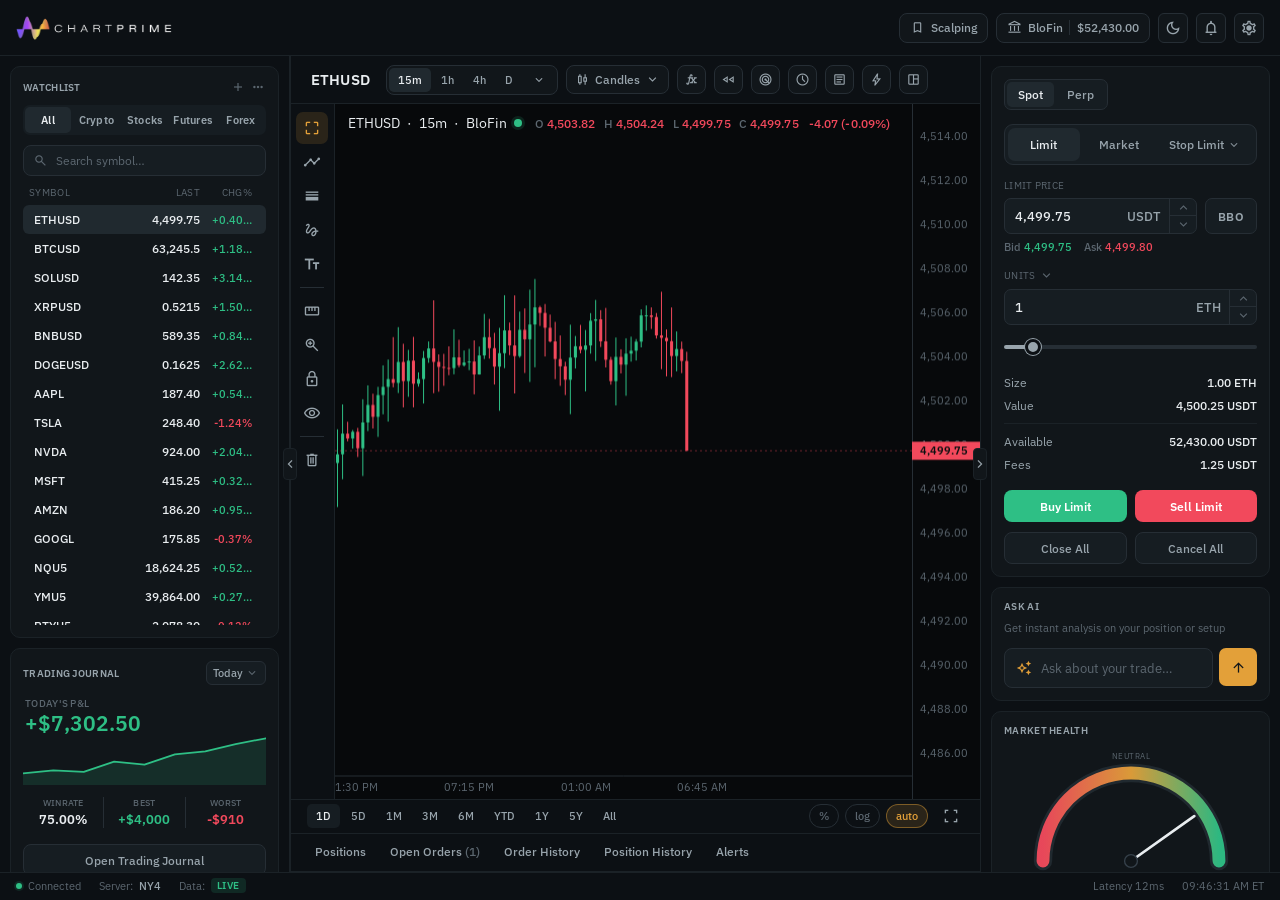
==== index.html @ ffdf1bd3 "trading from a different exchange" ====
<!DOCTYPE html>
<html lang="en">

<head>
  <meta charset="UTF-8">
  <meta name="viewport" content="width=device-width, initial-scale=1.0">
  <title>Trading Terminal</title>
  <script src="js/theme-init.js?v=2"></script>
  <link rel="icon" type="image/png" href="assets/favicon.png">
  <link rel="preconnect" href="https://fonts.googleapis.com">
  <link rel="preconnect" href="https://fonts.gstatic.com" crossorigin>
  <link
    href="https://fonts.googleapis.com/css2?family=Space+Grotesk:wght@500;600;700&family=IBM+Plex+Sans:wght@400;500;600;700&family=Material+Symbols+Outlined:FILL@0..1"
    rel="stylesheet">

  <!-- ====== Styles (load order: tokens first, modals last) ====== -->
  <link rel="stylesheet" href="css/tokens.css?v=22">
  <link rel="stylesheet" href="css/topbar.css?v=14">
  <link rel="stylesheet" href="css/left-panel.css?v=19">
  <link rel="stylesheet" href="css/center-panel.css?v=29">
  <link rel="stylesheet" href="css/workspace.css?v=44">
  <link rel="stylesheet" href="css/right-panel.css?v=6">
  <link rel="stylesheet" href="css/quick-trade.css?v=31">
  <link rel="stylesheet" href="css/status-bar.css?v=3">
  <link rel="stylesheet" href="css/order-lines.css?v=76">
  <link rel="stylesheet" href="css/market-scanner.css?v=32">
  <link rel="stylesheet" href="css/indicators.css?v=31">
  <link rel="stylesheet" href="css/chart-settings.css?v=51">
  <link rel="stylesheet" href="css/trading-journal.css?v=6">
  <link rel="stylesheet" href="css/market-sessions.css?v=10">
  <link rel="stylesheet" href="css/quick-order.css?v=5">
  <link rel="stylesheet" href="css/venue.css?v=12">
</head>

<body>

  <div class="app">

    <!-- ===================== TOP BAR ===================== -->
    <header class="topbar">
      <div class="tb-logo-zone">
        <div class="tb-logo">
          <img class="tb-logo-dark" src="assets/logo-dark.png" alt="ChartPrime">
          <img class="tb-logo-light" src="assets/logo-light.png" alt="ChartPrime">
        </div>
      </div>

      <div class="tb-stats" style="display:none;" aria-hidden="true">
        <div class="stat">
          <span class="val hero" id="hdrLast">4,500.25</span>
          <span class="chg up" id="hdrChg">+18.25 (+0.41%)</span>
        </div>
        <div class="stat">
          <span class="lbl">Bid</span>
          <span class="val" id="hdrBid">4,500.00</span>
        </div>
        <div class="stat">
          <span class="lbl">Ask</span>
          <span class="val" id="hdrAsk">4,500.25</span>
        </div>
        <div class="stat">
          <span class="lbl">Day High</span>
          <span class="val" id="hdrDayHigh">4,505.75</span>
        </div>
        <div class="stat">
          <span class="lbl">Day Low</span>
          <span class="val" id="hdrDayLow">4,473.25</span>
        </div>
      </div>

      <div class="tb-right">
        <div class="tb-account pop-trigger" id="templatesSelectTrigger">
          <span class="material-symbols-outlined">bookmark</span>
          <span class="tb-account-name" id="templatesSelectName">Scalping</span>
        </div>
        <div class="tb-account pop-trigger" id="accountSelectTrigger">
          <span class="material-symbols-outlined">account_balance</span>
          <span class="tb-account-name" id="accountSelectName">BloFin</span>
          <span class="tb-account-balance" id="accountSelectBalance">$52,430.00</span>
        </div>
        <button class="ct-icon" id="themeToggleBtn" aria-label="Switch to light theme"
          data-tooltip="Switch to light theme"><span class="material-symbols-outlined"
            id="themeToggleIcon">dark_mode</span></button>
        <button class="ct-icon pop-trigger" id="alertsTrigger" data-tooltip="Alerts"><span
            class="material-symbols-outlined">notifications</span></button>
        <button class="ct-icon pop-trigger" id="settingsTrigger" data-tooltip="Settings"><span
            class="material-symbols-outlined">settings</span></button>
      </div>
    </header>

    <div class="pop-menu" id="templatesSelectMenu" style="width:260px;">
      <div class="pop-menu-label">Templates</div>
      <div id="templatesSelectList"></div>
      <div class="pop-sep"></div>
      <button class="pop-item add" id="templateSaveCurrent">
        <span class="pop-icon"><span class="material-symbols-outlined">add</span></span>
        <span class="pop-text"><span class="pt-title">Save as…</span></span>
      </button>
      <button class="pop-item" id="templateApplyDefaults">
        <span class="pop-icon"><span class="material-symbols-outlined">restart_alt</span></span>
        <span class="pop-text"><span class="pt-title">Apply Defaults</span></span>
      </button>
    </div>

    <div class="pop-menu" id="layoutPickerMenu" style="width:216px;">
      <div class="pop-menu-label">Chart Layout</div>
      <div class="layout-picker-grid">

        <button class="layout-option active" data-layout="Single">
          <svg viewBox="0 0 54 38" width="54" height="38">
            <rect x="1" y="1" width="52" height="36" rx="1" />
          </svg>
          <span class="layout-option-label">Single</span>
        </button>

        <button class="layout-option" data-layout="2 Columns">
          <svg viewBox="0 0 54 38" width="54" height="38">
            <rect x="1" y="1" width="25" height="36" rx="1" />
            <rect x="28" y="1" width="25" height="36" rx="1" />
          </svg>
          <span class="layout-option-label">2 Columns</span>
        </button>

        <button class="layout-option" data-layout="2 Rows">
          <svg viewBox="0 0 54 38" width="54" height="38">
            <rect x="1" y="1" width="52" height="17" rx="1" />
            <rect x="1" y="20" width="52" height="17" rx="1" />
          </svg>
          <span class="layout-option-label">2 Rows</span>
        </button>

        <button class="layout-option" data-layout="4 Grid">
          <svg viewBox="0 0 54 38" width="54" height="38">
            <rect x="1" y="1" width="25" height="17" rx="1" />
            <rect x="28" y="1" width="25" height="17" rx="1" />
            <rect x="1" y="20" width="25" height="17" rx="1" />
            <rect x="28" y="20" width="25" height="17" rx="1" />
          </svg>
          <span class="layout-option-label">4 Grid</span>
        </button>

        <button class="layout-option" data-layout="Large + 2">
          <svg viewBox="0 0 54 38" width="54" height="38">
            <rect x="1" y="1" width="33" height="36" rx="1" />
            <rect x="36" y="1" width="17" height="17" rx="1" />
            <rect x="36" y="20" width="17" height="17" rx="1" />
          </svg>
          <span class="layout-option-label">Large + 2</span>
        </button>

        <button class="layout-option" data-layout="2 + Large">
          <svg viewBox="0 0 54 38" width="54" height="38">
            <rect x="1" y="1" width="17" height="17" rx="1" />
            <rect x="1" y="20" width="17" height="17" rx="1" />
            <rect x="20" y="1" width="33" height="36" rx="1" />
          </svg>
          <span class="layout-option-label">2 + Large</span>
        </button>

        <button class="layout-option" data-layout="3 Columns">
          <svg viewBox="0 0 54 38" width="54" height="38">
            <rect x="1" y="1" width="15" height="36" rx="1" />
            <rect x="19" y="1" width="16" height="36" rx="1" />
            <rect x="38" y="1" width="15" height="36" rx="1" />
          </svg>
          <span class="layout-option-label">3 Columns</span>
        </button>

        <button class="layout-option" data-layout="Top + 2">
          <svg viewBox="0 0 54 38" width="54" height="38">
            <rect x="1" y="1" width="52" height="20" rx="1" />
            <rect x="1" y="23" width="25" height="14" rx="1" />
            <rect x="28" y="23" width="25" height="14" rx="1" />
          </svg>
          <span class="layout-option-label">Top + 2</span>
        </button>

        <button class="layout-option" data-layout="2 + Bottom">
          <svg viewBox="0 0 54 38" width="54" height="38">
            <rect x="1" y="1" width="25" height="14" rx="1" />
            <rect x="28" y="1" width="25" height="14" rx="1" />
            <rect x="1" y="17" width="52" height="20" rx="1" />
          </svg>
          <span class="layout-option-label">2 + Bottom</span>
        </button>

      </div>
    </div>

    <div class="pop-menu" id="templateSettingsMenu" style="width:300px; padding:14px;">
      <div class="modal-head">
        <span class="modal-title" id="templateSettingsTitle">Template Settings</span>
        <span class="modal-close" id="templateSettingsClose"><span class="material-symbols-outlined">close</span></span>
      </div>
      <label class="modal-label">Template Name</label>
      <input type="text" class="tpl-name-input" id="templateSettingsName" maxlength="40"
        placeholder="e.g. Breakout Setup">
      <div class="tpl-opts-head">
        <label class="modal-label" style="margin:0;">Save with this template</label>
        <button type="button" class="tpl-opts-all" id="templateSettingsSelectAll">Select all</button>
      </div>
      <div id="templateSettingsOptions"></div>
      <div class="modal-actions">
        <button type="button" class="btn-cancel" id="templateSettingsCancel">Cancel</button>
        <button type="button" class="btn-save" id="templateSettingsSave">Save</button>
      </div>
    </div>

    <div class="pop-menu" id="accountSelectMenu" style="width:250px;">
      <div class="pop-menu-label">Accounts</div>
      <div id="accountSelectList"></div>
      <div class="pop-sep"></div>
      <button class="pop-item account-connect-item" id="accountConnectNew">
        <span class="pop-icon"><span class="material-symbols-outlined">add</span></span>
        <span class="pop-text"><span class="pt-title">Connect New Account</span></span>
      </button>
    </div>

    <div class="pop-menu" id="alertsTopbarMenu" style="width:220px;">
      <div class="pop-menu-label">Alerts</div>
      <div class="alerts-empty">No alerts</div>
    </div>

    <!-- ===================== CHART SETTINGS MODAL ===================== -->
    <div class="cs-backdrop" id="chartSettingsBackdrop">
      <div class="cs-modal">
        <div class="cs-titlebar">
          <span class="cs-title">Settings</span>
          <span class="cs-close" id="csCloseBtn"><span class="material-symbols-outlined">close</span></span>
        </div>
        <div class="cs-body">
          <nav class="cs-sidebar">
            <div class="cs-search">
              <span class="material-symbols-outlined">search</span>
              <input type="text" id="csSearchInput" placeholder="Search settings">
              <span class="cs-kbd">⌘K</span>
            </div>

            <!-- Search results replace the nav groups below while a query is active. Rows are
                 injected by the settings search in js/app.js. -->
            <div class="cs-results" id="csSearchResults"></div>

            <div class="cs-nav-group">
              <div class="cs-nav-label">General</div>
              <button class="cs-nav-item" data-cs-tab="general"><span
                  class="material-symbols-outlined">tune</span>General</button>
              <button class="cs-nav-item" data-cs-tab="chart"><span
                  class="material-symbols-outlined">show_chart</span>Chart</button>
              <button class="cs-nav-item" data-cs-tab="alerts"><span
                  class="material-symbols-outlined">notifications</span>Alerts</button>
              <button class="cs-nav-item" data-cs-tab="news"><span
                  class="material-symbols-outlined">newspaper</span>News & Events</button>
            </div>

            <div class="cs-nav-group">
              <div class="cs-nav-label">Trading</div>
              <button class="cs-nav-item" data-cs-tab="trademgmt"><span
                  class="material-symbols-outlined">show_chart</span>Trade Defaults</button>
              <button class="cs-nav-item" data-cs-tab="broker"><span
                  class="material-symbols-outlined">account_balance</span>Broker Connections</button>
              <button class="cs-nav-item" data-cs-tab="marketdata"><span
                  class="material-symbols-outlined">monitoring</span>Market Data</button>
              <button class="cs-nav-item" data-cs-tab="webhooks"><span
                  class="material-symbols-outlined">webhook</span>Webhooks</button>
            </div>

            <div class="cs-nav-group">
              <div class="cs-nav-label">Account</div>
              <button class="cs-nav-item" data-cs-tab="myaccount"><span
                  class="material-symbols-outlined">person</span>My Account</button>
              <button class="cs-nav-item" data-cs-tab="security"><span
                  class="material-symbols-outlined">security</span>Security</button>
              <button class="cs-nav-item" data-cs-tab="plans"><span
                  class="material-symbols-outlined">workspace_premium</span>Plans &amp; Pricing</button>
              <button class="cs-nav-item" data-cs-tab="remotesync"><span
                  class="material-symbols-outlined">cloud_sync</span>Cloud &amp; Sync</button>
            </div>

          </nav>

          <div class="cs-content">

            <div class="cs-pane" data-cs-pane="general">
              <div class="cs-pane-head">
                <h2>General</h2>
                <p>Configure global preferences and startup behavior.</p>
              </div>

              <div class="cs-grid">
                <div class="cs-col">

                  <div class="cs-card">
                    <div class="cs-card-head">
                      <span class="cs-card-title">Localization</span>
                    </div>
                    <div class="cs-fields-row">
                      <div class="cs-field">
                        <label>Language</label>
                        <div class="select-input pop-trigger cs-dd-trigger" data-target="csLanguage"><span
                            class="cs-select-label">English</span><span
                            class="material-symbols-outlined">expand_more</span></div><select id="csLanguage"
                          style="display:none;">
                          <option value="en" selected>English</option>
                          <option value="es">Spanish</option>
                          <option value="fr">French</option>
                          <option value="de">German</option>
                          <option value="ja">Japanese</option>
                        </select>
                      </div>
                      <div class="cs-field">
                        <label>Time Zone</label>
                        <div class="select-input pop-trigger cs-dd-trigger" data-target="csGenTimeZone"><span
                            class="cs-select-label">Auto Detect</span><span
                            class="material-symbols-outlined">expand_more</span></div><select id="csGenTimeZone"
                          style="display:none;">
                          <option value="auto" selected>Auto Detect</option>
                          <option value="exchange">Exchange Time</option>
                          <option value="utc">UTC</option>
                          <option value="local">Local</option>
                        </select>
                      </div>
                    </div>
                    <div class="cs-fields-row">
                      <div class="cs-field">
                        <label>Date Format</label>
                        <div class="select-input pop-trigger cs-dd-trigger" data-target="csDateFormat"><span
                            class="cs-select-label">MM/DD/YYYY</span><span
                            class="material-symbols-outlined">expand_more</span></div><select id="csDateFormat"
                          style="display:none;">
                          <option value="mdy" selected>MM/DD/YYYY</option>
                          <option value="dmy">DD/MM/YYYY</option>
                          <option value="ymd">YYYY-MM-DD</option>
                        </select>
                      </div>
                      <div class="cs-field">
                        <label>Time Format</label>
                        <div class="cs-segmented" id="csTimeFormatGroup" style="margin-bottom:0;">
                          <button type="button" class="cs-seg-btn active" data-mode="12h">12 Hour</button>
                          <button type="button" class="cs-seg-btn" data-mode="24h">24 Hour</button>
                        </div>
                      </div>
                    </div>
                  </div>

                  <div class="cs-card">
                    <div class="cs-card-head">
                      <span class="cs-card-title">Startup</span>
                    </div>
                    <div class="cs-field">
                      <label>Startup Mode</label>
                      <div class="cs-radio-group" id="csStartupModeGroup">
                        <div class="cs-radio-row active" data-startup="restore">
                          <span class="cs-radio-dot"></span>
                          <span class="cs-radio-text">
                            <span class="cs-radio-title">Restore Previous Session</span>
                            <span class="cs-radio-desc">Restore open charts, selected symbols, watchlists, and panel
                              state from your previous session.</span>
                          </span>
                        </div>
                        <div class="cs-radio-row" data-startup="template">
                          <span class="cs-radio-dot"></span>
                          <span class="cs-radio-text">
                            <span class="cs-radio-title">Open Default Template</span>
                            <span class="cs-radio-desc">Open the template you select below each time you start.</span>
                          </span>
                        </div>
                      </div>
                    </div>
                    <div class="cs-switch-row" id="csReconnectBroker">
                      <span class="cs-switch-text">
                        <span class="cs-switch-title">Reconnect Broker Automatically</span>
                        <span class="cs-switch-desc">Automatically reconnect to your broker on startup.</span>
                      </span>
                      <button type="button" class="ui-toggle" aria-label="Toggle Reconnect Broker Automatically"><span
                          class="ui-toggle-track"><span class="ui-toggle-thumb"></span></span></button>
                    </div>
                    <div class="cs-switch-row" id="csReconnectMarketData">
                      <span class="cs-switch-text">
                        <span class="cs-switch-title">Reconnect Market Data Automatically</span>
                        <span class="cs-switch-desc">Automatically reconnect to your market data services on
                          startup.</span>
                      </span>
                      <button type="button" class="ui-toggle"
                        aria-label="Toggle Reconnect Market Data Automatically"><span class="ui-toggle-track"><span
                            class="ui-toggle-thumb"></span></span></button>
                    </div>
                  </div>

                </div>

                <div class="cs-col">

                  <div class="cs-card">
                    <div class="cs-card-head">
                      <span class="cs-card-title">Templates</span>
                    </div>
                    <div class="cs-switch-row active" id="csAutoSaveTemplates">
                      <span class="cs-switch-text">
                        <span class="cs-switch-title">Auto Save Templates</span>
                        <span class="cs-switch-desc">Automatically save your template changes.</span>
                      </span>
                      <button type="button" class="ui-toggle" aria-label="Toggle Auto Save Templates"><span
                          class="ui-toggle-track"><span class="ui-toggle-thumb"></span></span></button>
                    </div>
                    <div class="cs-switch-row active" id="csSyncTemplates">
                      <span class="cs-switch-text">
                        <span class="cs-switch-title">Sync Templates Across Devices</span>
                        <span class="cs-switch-desc">Keep your templates in sync across all your devices.</span>
                      </span>
                      <button type="button" class="ui-toggle" aria-label="Toggle Sync Templates Across Devices"><span
                          class="ui-toggle-track"><span class="ui-toggle-thumb"></span></span></button>
                    </div>
                    <div class="cs-switch-row active" id="csRememberPresets">
                      <span class="cs-switch-text">
                        <span class="cs-switch-title">Remember Indicator Presets</span>
                        <span class="cs-switch-desc">Restore your custom indicator presets on startup.</span>
                      </span>
                      <button type="button" class="ui-toggle" aria-label="Toggle Remember Indicator Presets"><span
                          class="ui-toggle-track"><span class="ui-toggle-thumb"></span></span></button>
                    </div>
                  </div>

                  <div class="cs-card">
                    <div class="cs-card-head">
                      <span class="cs-card-title">Confirmations</span>
                    </div>
                    <div class="cs-switch-row active" id="csConfirmMarketOrders">
                      <span class="cs-switch-text">
                        <span class="cs-switch-title">Confirm Orders</span>
                        <span class="cs-switch-desc">Show a confirmation popup before placing any order.</span>
                      </span>
                      <button type="button" class="ui-toggle" aria-label="Toggle Confirm Orders"><span
                          class="ui-toggle-track"><span class="ui-toggle-thumb"></span></span></button>
                    </div>
                    <div class="cs-switch-row active" id="csConfirmFlatten">
                      <span class="cs-switch-text">
                        <span class="cs-switch-title">Confirm Close All</span>
                        <span class="cs-switch-desc">Show confirmation before closing all orders.</span>
                      </span>
                      <button type="button" class="ui-toggle" aria-label="Toggle Confirm Flatten All Positions"><span
                          class="ui-toggle-track"><span class="ui-toggle-thumb"></span></span></button>
                    </div>
                    <div class="cs-switch-row active" id="csConfirmCancelAll">
                      <span class="cs-switch-text">
                        <span class="cs-switch-title">Confirm Cancel All Orders</span>
                        <span class="cs-switch-desc">Show confirmation before canceling all orders.</span>
                      </span>
                      <button type="button" class="ui-toggle" aria-label="Toggle Confirm Cancel All Orders"><span
                          class="ui-toggle-track"><span class="ui-toggle-thumb"></span></span></button>
                    </div>
                    <div class="cs-switch-row active" id="csConfirmReverse">
                      <span class="cs-switch-text">
                        <span class="cs-switch-title">Confirm Flip / Reverse</span>
                        <span class="cs-switch-desc">Show confirmation before flipping an order's direction or
                          reversing a position.</span>
                      </span>
                      <button type="button" class="ui-toggle" aria-label="Toggle Confirm Flip / Reverse"><span
                          class="ui-toggle-track"><span class="ui-toggle-thumb"></span></span></button>
                    </div>
                  </div>
                  <div class="cs-card">
                    <div class="cs-card-head">
                      <span class="cs-card-title">Position Mode</span>
                    </div>
                    <!-- Position mode (crypto): One-way blocks holding both directions at once; Hedge lets a
                         long and a short on the same symbol coexist. Also reachable from the one-way block
                         popup's "Enable Hedge Mode" button, which routes through the same setter. -->
                    <div class="cs-field">
                      <label>Mode (Crypto)</label>
                      <div class="cs-segmented" id="csHedgeModeGroup" style="margin-bottom:0;">
                        <button type="button" class="cs-seg-btn active" data-hedge="off">One-way</button>
                        <button type="button" class="cs-seg-btn" data-hedge="on">Hedge</button>
                      </div>
                      <span class="cs-field-hint">One-way holds a single direction per symbol — opening an opposing
                        trade is blocked. Hedge lets a long and a short on the same symbol coexist.</span>
                    </div>
                  </div>

                </div>
              </div>
            </div>

            <div class="cs-pane" data-cs-pane="chart">
              <div class="cs-pane-head">
                <h2>Chart</h2>
                <p>Customize the appearance, behavior and overlays of your charts.</p>
              </div>

              <div class="cs-grid">
                <div class="cs-col">

                  <div class="cs-card">
                    <div class="cs-card-head">
                      <span class="cs-card-title">Candles</span>
                    </div>
                    <div class="cs-field" style="margin-bottom:14px;">
                      <label>Chart Type</label>
                      <div class="select-input pop-trigger cs-dd-trigger" data-target="csChartCandleType"><span
                          class="cs-select-label">Candles</span><span
                          class="material-symbols-outlined">expand_more</span></div><select id="csChartCandleType"
                        style="display:none;">
                        <option value="Candles" selected>Candles</option>
                        <option value="Heikin Ashi">Heikin Ashi</option>
                        <option value="Bars (OHLC)">Bars (OHLC)</option>
                        <option value="Line (Close)">Line (Close)</option>
                        <option value="Area">Area</option>
                      </select>
                    </div>
                    <div class="cs-fields-row" style="margin-bottom:0;">
                      <div class="cs-field">
                        <label>Bullish Color</label>
                        <div class="select-input pop-trigger" id="csBullColorTrigger"><span class="cs-color-swatch"
                            id="csBullColorSwatch" style="background:var(--long);"></span><span class="cs-color-name"
                            id="csBullColorName">Green</span><span class="material-symbols-outlined">expand_more</span>
                        </div>
                      </div>
                      <div class="cs-field">
                        <label>Bearish Color</label>
                        <div class="select-input pop-trigger" id="csBearColorTrigger"><span class="cs-color-swatch"
                            id="csBearColorSwatch" style="background:var(--short);"></span><span class="cs-color-name"
                            id="csBearColorName">Red</span><span class="material-symbols-outlined">expand_more</span>
                        </div>
                      </div>
                    </div>
                  </div>

                  <div class="cs-card">
                    <div class="cs-card-head">
                      <span class="cs-card-title">Sessions</span>
                    </div>
                    <div class="cs-field" style="margin-bottom:14px;">
                      <label>Time Zone</label>
                      <div class="select-input pop-trigger cs-dd-trigger" data-target="csChartTimeZone"><span
                          class="cs-select-label">Exchange Time</span><span
                          class="material-symbols-outlined">expand_more</span></div><select id="csChartTimeZone"
                        style="display:none;">
                        <option value="exchange" selected>Exchange Time</option>
                        <option value="utc">UTC</option>
                        <option value="local">Local</option>
                        <option value="auto">Auto Detect</option>
                      </select>
                    </div>
                    <div class="cs-switch-row active" id="csSessionBreaks">
                      <span class="cs-switch-text">
                        <span class="cs-switch-title">Session Breaks</span>
                        <span class="cs-switch-desc">Show session breaks on intraday charts.</span>
                      </span>
                      <button type="button" class="ui-toggle" aria-label="Toggle Session Breaks"><span
                          class="ui-toggle-track"><span class="ui-toggle-thumb"></span></span></button>
                    </div>
                    <div class="cs-switch-row" id="csExtendedHours">
                      <span class="cs-switch-text">
                        <span class="cs-switch-title">Extended Hours</span>
                        <span class="cs-switch-desc">Show pre-market and after-hours data.</span>
                      </span>
                      <button type="button" class="ui-toggle" aria-label="Toggle Extended Hours"><span
                          class="ui-toggle-track"><span class="ui-toggle-thumb"></span></span></button>
                    </div>
                  </div>

                </div>

                <div class="cs-col">

                  <div class="cs-card">
                    <div class="cs-card-head">
                      <span class="cs-card-title">Display</span>
                    </div>
                    <div class="cs-switch-row active" id="csShowGridLines">
                      <span class="cs-switch-text">
                        <span class="cs-switch-title">Grid Lines</span>
                        <span class="cs-switch-desc">Show grid lines on the chart.</span>
                      </span>
                      <button type="button" class="ui-toggle" aria-label="Toggle Grid Lines"><span
                          class="ui-toggle-track"><span class="ui-toggle-thumb"></span></span></button>
                    </div>
                    <div class="cs-switch-row active" id="csShowCrosshair">
                      <span class="cs-switch-text">
                        <span class="cs-switch-title">Crosshair</span>
                        <span class="cs-switch-desc">Show crosshair on chart.</span>
                      </span>
                      <button type="button" class="ui-toggle" aria-label="Toggle Crosshair"><span
                          class="ui-toggle-track"><span class="ui-toggle-thumb"></span></span></button>
                    </div>
                    <div class="cs-switch-row active" id="csShowPriceLine">
                      <span class="cs-switch-text">
                        <span class="cs-switch-title">Price Line</span>
                        <span class="cs-switch-desc">Show last price line.</span>
                      </span>
                      <button type="button" class="ui-toggle" aria-label="Toggle Price Line"><span
                          class="ui-toggle-track"><span class="ui-toggle-thumb"></span></span></button>
                    </div>
                    <div class="cs-switch-row active" id="csShowLastPriceLabel">
                      <span class="cs-switch-text">
                        <span class="cs-switch-title">Last Price Label</span>
                        <span class="cs-switch-desc">Show price label on the right axis.</span>
                      </span>
                      <button type="button" class="ui-toggle" aria-label="Toggle Last Price Label"><span
                          class="ui-toggle-track"><span class="ui-toggle-thumb"></span></span></button>
                    </div>
                    <div class="cs-switch-row active" id="csAutoScale">
                      <span class="cs-switch-text">
                        <span class="cs-switch-title">Auto Scale</span>
                        <span class="cs-switch-desc">Automatically fit data to the screen.</span>
                      </span>
                      <button type="button" class="ui-toggle" aria-label="Toggle Auto Scale"><span
                          class="ui-toggle-track"><span class="ui-toggle-thumb"></span></span></button>
                    </div>
                    <div class="cs-field" style="margin-top:4px;margin-bottom:0;">
                      <label>Scale Position</label>
                      <div class="cs-segmented" id="csScalePositionGroup" style="margin-bottom:0;">
                        <button type="button" class="cs-seg-btn" data-mode="left">Left</button>
                        <button type="button" class="cs-seg-btn active" data-mode="right">Right</button>
                      </div>
                    </div>
                  </div>

                  <div class="cs-card">
                    <div class="cs-card-head">
                      <span class="cs-card-title">Trading Overlay</span>
                    </div>
                    <div class="cs-switch-row active" id="csShowOpenPositions">
                      <span class="cs-switch-text">
                        <span class="cs-switch-title">Show Open Positions</span>
                        <span class="cs-switch-desc">Display your open positions on chart.</span>
                      </span>
                      <button type="button" class="ui-toggle" aria-label="Toggle Show Open Positions"><span
                          class="ui-toggle-track"><span class="ui-toggle-thumb"></span></span></button>
                    </div>
                    <div class="cs-switch-row active" id="csShowWorkingOrders">
                      <span class="cs-switch-text">
                        <span class="cs-switch-title">Show Working Orders</span>
                        <span class="cs-switch-desc">Display working orders on chart.</span>
                      </span>
                      <button type="button" class="ui-toggle" aria-label="Toggle Show Working Orders"><span
                          class="ui-toggle-track"><span class="ui-toggle-thumb"></span></span></button>
                    </div>
                    <div class="cs-switch-row active" id="csShowTpSlLevels">
                      <span class="cs-switch-text">
                        <span class="cs-switch-title">Show TP/SL Levels</span>
                        <span class="cs-switch-desc">Display take profit and stop loss levels.</span>
                      </span>
                      <button type="button" class="ui-toggle" aria-label="Toggle Show TP/SL Levels"><span
                          class="ui-toggle-track"><span class="ui-toggle-thumb"></span></span></button>
                    </div>
                    <div class="cs-switch-row active" id="csShowRiskBox">
                      <span class="cs-switch-text">
                        <span class="cs-switch-title">Show Risk Box</span>
                        <span class="cs-switch-desc">Display risk/reward box on new orders.</span>
                      </span>
                      <button type="button" class="ui-toggle" aria-label="Toggle Show Risk Box"><span
                          class="ui-toggle-track"><span class="ui-toggle-thumb"></span></span></button>
                    </div>
                    <div class="cs-switch-row active" id="csShowEntryLabels">
                      <span class="cs-switch-text">
                        <span class="cs-switch-title">Show Entry Labels</span>
                        <span class="cs-switch-desc">Display entry price labels on filled orders.</span>
                      </span>
                      <button type="button" class="ui-toggle" aria-label="Toggle Show Entry Labels"><span
                          class="ui-toggle-track"><span class="ui-toggle-thumb"></span></span></button>
                    </div>
                    <div class="cs-switch-row active" id="csShowPositionLabels">
                      <span class="cs-switch-text">
                        <span class="cs-switch-title">Show Position Labels</span>
                        <span class="cs-switch-desc">Display position labels with P&amp;L.</span>
                      </span>
                      <button type="button" class="ui-toggle" aria-label="Toggle Show Position Labels"><span
                          class="ui-toggle-track"><span class="ui-toggle-thumb"></span></span></button>
                    </div>
                    <div class="cs-switch-row" id="csShowBreakevenLine">
                      <span class="cs-switch-text">
                        <span class="cs-switch-title">Breakeven Price</span>
                        <span class="cs-switch-desc">Displays a line on the chart marking the price where your position
                          breaks even. It adjusts dynamically based on the exchange's trading fee.</span>
                      </span>
                      <button type="button" class="ui-toggle" aria-label="Toggle Breakeven Price"><span
                          class="ui-toggle-track"><span class="ui-toggle-thumb"></span></span></button>
                    </div>
                  </div>

                </div>
              </div>
            </div>
            <div class="cs-pane" data-cs-pane="alerts">
              <div class="cs-pane-head">
                <h2>Alerts</h2>
                <p>Configure how and when you receive notifications.</p>
              </div>

              <div class="cs-grid">
                <div class="cs-col">

                  <div class="cs-card">
                    <div class="cs-card-head">
                      <span class="cs-card-title">Notifications</span>
                    </div>
                    <div class="cs-switch-row active" id="alertDesktopNotif">
                      <span class="cs-notif-left">
                        <span class="material-symbols-outlined cs-notif-icon">notifications</span>
                        <span class="cs-switch-title">Desktop Notifications</span>
                      </span>
                      <button type="button" class="ui-toggle" aria-label="Toggle Desktop Notifications"><span
                          class="ui-toggle-track"><span class="ui-toggle-thumb"></span></span></button>
                    </div>
                    <div class="cs-switch-row active" id="alertSoundToggle">
                      <span class="cs-notif-left">
                        <span class="material-symbols-outlined cs-notif-icon">volume_up</span>
                        <span class="cs-switch-title">Sound</span>
                      </span>
                      <button type="button" class="ui-toggle" aria-label="Toggle Sound"><span
                          class="ui-toggle-track"><span class="ui-toggle-thumb"></span></span></button>
                    </div>
                    <div class="cs-switch-row" id="alertEmailToggle">
                      <span class="cs-notif-left">
                        <span class="material-symbols-outlined cs-notif-icon">mail</span>
                        <span class="cs-switch-title">Email Notifications</span>
                      </span>
                      <button type="button" class="ui-toggle" aria-label="Toggle Email Notifications"><span
                          class="ui-toggle-track"><span class="ui-toggle-thumb"></span></span></button>
                    </div>
                    <div class="cs-switch-row" id="alertMobilePush">
                      <span class="cs-notif-left">
                        <span class="material-symbols-outlined cs-notif-icon">smartphone</span>
                        <span class="cs-switch-title">Mobile Push <span class="cs-coming-soon">Coming Soon</span></span>
                      </span>
                      <button type="button" class="ui-toggle" aria-label="Toggle Mobile Push" disabled><span
                          class="ui-toggle-track"><span class="ui-toggle-thumb"></span></span></button>
                    </div>
                  </div>

                  <div class="cs-card">
                    <div class="cs-card-head">
                      <span class="cs-card-title">Behavior</span>
                    </div>
                    <label class="cs-checkbox-row">
                      <span class="chk-box checked" id="alertShowPopup"><span
                          class="material-symbols-outlined">check</span></span>
                      Show popup when alert triggers
                    </label>
                    <label class="cs-checkbox-row">
                      <span class="chk-box checked" id="alertHighlightChart"><span
                          class="material-symbols-outlined">check</span></span>
                      Highlight alert on chart
                    </label>
                    <label class="cs-checkbox-row">
                      <span class="chk-box checked" id="alertOncePerCandle"><span
                          class="material-symbols-outlined">check</span></span>
                      Only trigger once per candle
                    </label>
                  </div>

                </div>
                <div class="cs-col">

                  <div class="cs-card">
                    <div class="cs-card-head">
                      <span class="cs-card-title">Sound</span>
                    </div>
                    <div class="cs-field" style="margin-bottom:14px;">
                      <label>Default Sound</label>
                      <div class="select-input pop-trigger cs-dd-trigger" data-target="alertSoundType"><span
                          class="cs-select-label">Bell</span><span class="material-symbols-outlined">expand_more</span>
                      </div>
                      <select id="alertSoundType" style="display:none;">
                        <option value="bell" selected>Bell</option>
                        <option value="chime">Chime</option>
                        <option value="beep">Beep</option>
                        <option value="ding">Ding</option>
                        <option value="none">None</option>
                      </select>
                    </div>
                    <div class="cs-field">
                      <label>Volume</label>
                      <div class="cs-volume-row">
                        <div class="range-slider-wrap">
                          <div class="range-slider-track"></div>
                          <input type="range" class="range-slider" id="alertVolume" min="0" max="100" value="70">
                        </div>
                        <span class="cs-volume-value" id="alertVolumeValue">70%</span>
                      </div>
                    </div>
                  </div>

                  <div class="cs-card">
                    <div class="cs-card-head">
                      <span class="cs-card-title">Email Notifications</span>
                    </div>
                    <p class="cs-helper">Email address used for alert notifications when email delivery is enabled.</p>
                    <div class="cs-email-input-row">
                      <input type="email" class="cs-text-input cs-email-inactive" id="alertEmailDisplay"
                        placeholder="you@example.com" value="you@example.com">
                      <button type="button" class="cs-email-save-btn" id="alertEmailSave">Update</button>
                    </div>
                  </div>

                </div>
              </div>
            </div>
            <div class="cs-pane" data-cs-pane="news">
              <div class="cs-pane-head">
                <h2>News & Events</h2>
                <p>Control which news and events appear on the chart and how they are displayed.</p>
              </div>

              <div class="cs-grid">
                <div class="cs-col">

                  <div class="cs-card">
                    <div class="cs-card-head">
                      <span class="cs-card-title">What to Show</span>
                    </div>

                    <div class="cs-field" style="margin-bottom:14px;">
                      <label>Catalyst Scope</label>
                      <div class="cs-radio-group" id="csNewsScopeGroup">
                        <div class="cs-radio-row active" data-mode="both">
                          <span class="cs-radio-dot"></span>
                          <span class="cs-radio-text">
                            <span class="cs-radio-title">Asset-Specific & Global</span>
                            <span class="cs-radio-desc">Show news for the selected asset alongside broader market
                              catalysts.</span>
                          </span>
                        </div>
                        <div class="cs-radio-row" data-mode="asset">
                          <span class="cs-radio-dot"></span>
                          <span class="cs-radio-text">
                            <span class="cs-radio-title">Asset-Specific Only</span>
                            <span class="cs-radio-desc">Only news and events directly related to the selected
                              asset.</span>
                          </span>
                        </div>
                        <div class="cs-radio-row" data-mode="global">
                          <span class="cs-radio-dot"></span>
                          <span class="cs-radio-text">
                            <span class="cs-radio-title">Global Market Only</span>
                            <span class="cs-radio-desc">Only broader market events and catalysts that may impact
                              multiple assets.</span>
                          </span>
                        </div>
                      </div>
                    </div>

                    <div class="cs-field" style="margin-bottom:14px;">
                      <label>Event Types</label>
                      <label class="cs-checkbox-row">
                        <span class="chk-box checked" id="csNewsTypeNews"><span
                            class="material-symbols-outlined">check</span></span>
                        News
                      </label>
                      <label class="cs-checkbox-row">
                        <span class="chk-box checked" id="csNewsTypeSocial"><span
                            class="material-symbols-outlined">check</span></span>
                        Social Media (e.g. Tweets)
                      </label>
                      <label class="cs-checkbox-row">
                        <span class="chk-box checked" id="csNewsTypeGeo"><span
                            class="material-symbols-outlined">check</span></span>
                        Geopolitical Events
                      </label>
                      <label class="cs-checkbox-row">
                        <span class="chk-box checked" id="csNewsTypeCorp"><span
                            class="material-symbols-outlined">check</span></span>
                        Corporate News
                      </label>
                    </div>

                    <div class="cs-field" style="margin-bottom:14px;">
                      <label>Importance</label>
                      <label class="cs-checkbox-row">
                        <span class="chk-box checked" id="csNewsImpHigh"><span
                            class="material-symbols-outlined">check</span></span>
                        High — major market-moving events
                      </label>
                      <label class="cs-checkbox-row">
                        <span class="chk-box checked" id="csNewsImpMedium"><span
                            class="material-symbols-outlined">check</span></span>
                        Medium — moderate market impact
                      </label>
                      <label class="cs-checkbox-row">
                        <span class="chk-box checked" id="csNewsImpLow"><span
                            class="material-symbols-outlined">check</span></span>
                        Low — limited market impact
                      </label>
                    </div>

                    <div class="cs-field" style="margin-bottom:0;">
                      <label>Sentiment Filter</label>
                      <div class="cs-radio-group" id="csNewsSentimentGroup">
                        <div class="cs-radio-row active" data-mode="all">
                          <span class="cs-radio-dot"></span>
                          <span class="cs-radio-text"><span class="cs-radio-title">All</span></span>
                        </div>
                        <div class="cs-radio-row" data-mode="bullish">
                          <span class="cs-radio-dot"></span>
                          <span class="cs-radio-text"><span class="cs-radio-title">Bullish Only</span></span>
                        </div>
                        <div class="cs-radio-row" data-mode="bearish">
                          <span class="cs-radio-dot"></span>
                          <span class="cs-radio-text"><span class="cs-radio-title">Bearish Only</span></span>
                        </div>
                      </div>
                    </div>
                  </div>

                </div>
                <div class="cs-col">

                  <div class="cs-card">
                    <div class="cs-card-head">
                      <span class="cs-card-title">Time Window</span>
                    </div>

                    <div class="cs-field" style="margin-bottom:0;">
                      <label>Time Range</label>
                      <div class="select-input pop-trigger cs-dd-trigger" data-target="csNewsTimeRange"><span
                          class="cs-select-label">All Time</span><span
                          class="material-symbols-outlined">expand_more</span></div>
                      <select id="csNewsTimeRange" style="display:none;">
                        <option value="6h">Last 6 Hours</option>
                        <option value="24h">Last 24 Hours</option>
                        <option value="3d">Last 3 Days</option>
                        <option value="7d">Last 7 Days</option>
                        <option value="all" selected>All Time</option>
                      </select>
                    </div>

                    <div class="cs-switch-row cs-switch-row--divided active" id="csNewsShowPast">
                      <span class="cs-switch-text">
                        <span class="cs-switch-title">Show Past Events</span>
                        <span class="cs-switch-desc">Display historical news markers on past candles.</span>
                      </span>
                      <button type="button" class="ui-toggle" aria-label="Toggle Show Past Events"><span
                          class="ui-toggle-track"><span class="ui-toggle-thumb"></span></span></button>
                    </div>
                    <div class="cs-switch-row active" id="csNewsShowUpcoming">
                      <span class="cs-switch-text">
                        <span class="cs-switch-title">Show Upcoming Events</span>
                        <span class="cs-switch-desc">Display scheduled future events such as FOMC.</span>
                      </span>
                      <button type="button" class="ui-toggle" aria-label="Toggle Show Upcoming Events"><span
                          class="ui-toggle-track"><span class="ui-toggle-thumb"></span></span></button>
                    </div>
                  </div>

                  <div class="cs-card">
                    <div class="cs-card-head">
                      <span class="cs-card-title">Chart Display</span>
                    </div>

                    <div class="cs-field" style="margin-bottom:14px;">
                      <label>Marker Position</label>
                      <div class="cs-radio-group" id="csNewsPositionGroup">
                        <div class="cs-radio-row active" data-mode="by-sentiment">
                          <span class="cs-radio-dot"></span>
                          <span class="cs-radio-text"><span class="cs-radio-title">By Sentiment</span></span>
                        </div>
                        <div class="cs-radio-row" data-mode="always-above">
                          <span class="cs-radio-dot"></span>
                          <span class="cs-radio-text"><span class="cs-radio-title">Above Candles</span></span>
                        </div>
                        <div class="cs-radio-row" data-mode="always-below">
                          <span class="cs-radio-dot"></span>
                          <span class="cs-radio-text"><span class="cs-radio-title">Below Candles</span></span>
                        </div>
                        <div class="cs-radio-row" data-mode="bottom">
                          <span class="cs-radio-dot"></span>
                          <span class="cs-radio-text"><span class="cs-radio-title">Bottom of Chart</span></span>
                        </div>
                      </div>
                    </div>

                    <div class="cs-field" style="margin-bottom:0;">
                      <label>Max Events on Chart</label>
                      <div class="price-stepper cs-price-stepper">
                        <input type="text" id="csNewsMaxEvents" value="20" data-step="1">
                        <div class="price-stepper-arrows">
                          <button type="button" class="ps-up" data-target="csNewsMaxEvents"><span
                              class="material-symbols-outlined">keyboard_arrow_up</span></button>
                          <button type="button" class="ps-down" data-target="csNewsMaxEvents"><span
                              class="material-symbols-outlined">keyboard_arrow_down</span></button>
                        </div>
                      </div>
                    </div>
                  </div>

                </div>
              </div>
            </div>

            <div class="cs-pane active" data-cs-pane="trademgmt">
              <div class="cs-pane-head">
                <h2>Trade Defaults</h2>
                <p> Default sizing, order type, TP/SL, and trade management for your trades.</p>
              </div>

              <div class="cs-grid">
                <div class="cs-col">

                  <div class="cs-card">
                    <div class="cs-card-head">
                      <span class="cs-card-title">Default Size</span>
                    </div>
                    <div class="cs-fields-row cs-fields-row--single">
                      <div class="cs-field">
                        <label>Position Sizing</label>
                        <div class="cs-radio-group" id="pdSizingMethodGroup">
                          <div class="cs-radio-row active" data-sizing="quantity">
                            <span class="cs-radio-dot"></span>
                            <span class="cs-radio-text">
                              <span class="cs-radio-title">Units</span>
                            </span>
                          </div>
                          <div class="cs-radio-row" data-sizing="dollar">
                            <span class="cs-radio-dot"></span>
                            <span class="cs-radio-text">
                              <span class="cs-radio-title">USD</span>
                            </span>
                          </div>
                          <div class="cs-radio-row" data-sizing="pct_equity">
                            <span class="cs-radio-dot"></span>
                            <span class="cs-radio-text">
                              <span class="cs-radio-title">Account %</span>
                            </span>
                          </div>
                          <div class="cs-radio-row" data-sizing="risk_pct">
                            <span class="cs-radio-dot"></span>
                            <span class="cs-radio-text">
                              <span class="cs-radio-title">Risk %</span>
                            </span>
                          </div>
                          <div class="cs-radio-row" data-sizing="risk_dollar">
                            <span class="cs-radio-dot"></span>
                            <span class="cs-radio-text">
                              <span class="cs-radio-title">Risk $</span>
                            </span>
                          </div>
                        </div>
                      </div>
                    </div>
                    <div class="cs-fields-row cs-fields-row--single">
                      <div class="cs-field">
                        <label id="pdDefaultSizeLabel">Default Units</label>
                        <div class="price-stepper cs-price-stepper">
                          <input type="text" id="pdDefaultSize" value="1" data-step="1" data-decimals="2">
                          <span class="cs-stepper-unit" id="pdDefaultSizeUnit">units</span>
                          <div class="price-stepper-arrows">
                            <button type="button" class="ps-up" data-target="pdDefaultSize"><span
                                class="material-symbols-outlined">keyboard_arrow_up</span></button>
                            <button type="button" class="ps-down" data-target="pdDefaultSize"><span
                                class="material-symbols-outlined">keyboard_arrow_down</span></button>
                          </div>
                        </div>
                        <div class="cs-size-convert" id="pdSizeConvert">
                          <div class="cs-size-convert-eq">
                            <span class="cs-size-convert-in" id="pdConvertInput">$500</span>
                            <span class="cs-size-convert-op">=</span>
                            <span class="cs-size-convert-out" id="pdConvertOutput">0.95% of balance</span>
                          </div>
                          <div class="cs-size-convert-ref">
                            <span
                              class="cs-size-convert-ref-icon material-symbols-outlined">account_balance_wallet</span>
                            <span class="cs-size-convert-ref-label">Account Balance</span>
                            <span class="cs-size-convert-ref-val" id="pdBalanceValue">$52,430.00</span>
                          </div>
                        </div>
                      </div>
                    </div>
                    <div class="cs-fields-row">
                      <div class="cs-field">
                        <label>Default Leverage</label>
                        <div class="price-stepper cs-price-stepper">
                          <input type="text" id="pdLeverage" value="1" data-step="1">
                          <span class="cs-stepper-unit">×</span>
                          <div class="price-stepper-arrows">
                            <button type="button" class="ps-up" data-target="pdLeverage"><span
                                class="material-symbols-outlined">keyboard_arrow_up</span></button>
                            <button type="button" class="ps-down" data-target="pdLeverage"><span
                                class="material-symbols-outlined">keyboard_arrow_down</span></button>
                          </div>
                        </div>
                      </div>
                      <div class="cs-field">
                        <label>Margin Mode (Crypto)</label>
                        <div class="cs-segmented" id="pdCrossIsolatedGroup" style="margin-bottom:0;">
                          <button type="button" class="cs-seg-btn active" data-mode="cross">Cross</button>
                          <button type="button" class="cs-seg-btn" data-mode="isolated">Isolated</button>
                        </div>
                      </div>
                    </div>
                    <div class="cs-fields-row cs-fields-row--single">
                      <div class="cs-field">
                        <label>Quick Market Order Size</label>
                        <div class="price-stepper cs-price-stepper">
                          <input type="text" id="pdQuickMarketSize" value="1" data-step="1" data-decimals="2">
                          <div class="price-stepper-arrows">
                            <button type="button" class="ps-up" data-target="pdQuickMarketSize"><span
                                class="material-symbols-outlined">keyboard_arrow_up</span></button>
                            <button type="button" class="ps-down" data-target="pdQuickMarketSize"><span
                                class="material-symbols-outlined">keyboard_arrow_down</span></button>
                          </div>
                        </div>
                        <div class="cs-helper">Amount used for the Buy Market / Sell Market actions in the chart
                          right-click menu.</div>
                      </div>
                    </div>
                  </div>

                  <div class="cs-card cs-card--single-col">
                    <div class="cs-card-head">
                      <span class="cs-card-title">Move SL To Breakeven</span>
                    </div>
                    <div class="cs-fields-row">
                      <div class="cs-field">
                        <label>Trigger</label>
                        <div class="cs-radio-group" id="csBeTriggerToggle">
                          <div class="cs-radio-row active" data-unit="tp1">
                            <span class="cs-radio-dot"></span>
                            <span class="cs-radio-text"><span class="cs-radio-title">TP1</span></span>
                          </div>
                          <div class="cs-radio-row" data-unit="tp2">
                            <span class="cs-radio-dot"></span>
                            <span class="cs-radio-text"><span class="cs-radio-title">TP2</span></span>
                          </div>
                          <div class="cs-radio-row" data-unit="tp3">
                            <span class="cs-radio-dot"></span>
                            <span class="cs-radio-text"><span class="cs-radio-title">TP3</span></span>
                          </div>
                          <div class="cs-radio-row" data-unit="customR">
                            <span class="cs-radio-dot"></span>
                            <span class="cs-radio-text"><span class="cs-radio-title">Custom R Multiple</span></span>
                          </div>
                          <div class="cs-radio-row" data-unit="pct">
                            <span class="cs-radio-dot"></span>
                            <span class="cs-radio-text"><span class="cs-radio-title">% to TP1</span></span>
                          </div>
                        </div>
                      </div>
                      <div class="cs-field" id="csBeCustomRWrap" style="display:none;">
                        <label>Custom R Multiple</label>
                        <div class="price-stepper cs-price-stepper">
                          <input type="text" id="csBeCustomRValue" value="1" data-step="0.1">
                          <div class="price-stepper-arrows">
                            <button type="button" class="ps-up" data-target="csBeCustomRValue"><span
                                class="material-symbols-outlined">keyboard_arrow_up</span></button>
                            <button type="button" class="ps-down" data-target="csBeCustomRValue"><span
                                class="material-symbols-outlined">keyboard_arrow_down</span></button>
                          </div>
                        </div>
                      </div>
                      <div class="cs-field" id="csBePctWrap" style="display:none;">
                        <label>% to TP1</label>
                        <div class="price-stepper cs-price-stepper">
                          <input type="text" id="csBePctValue" value="50" data-step="5">
                          <div class="price-stepper-arrows">
                            <button type="button" class="ps-up" data-target="csBePctValue"><span
                                class="material-symbols-outlined">keyboard_arrow_up</span></button>
                            <button type="button" class="ps-down" data-target="csBePctValue"><span
                                class="material-symbols-outlined">keyboard_arrow_down</span></button>
                          </div>
                        </div>
                      </div>
                      <div class="cs-field">
                        <label>Breakeven Offset</label>
                        <div class="cs-radio-group" id="csBeOffsetUnitToggle">
                          <div class="cs-radio-row" data-unit="ticks">
                            <span class="cs-radio-dot"></span>
                            <span class="cs-radio-text"><span class="cs-radio-title">Ticks</span></span>
                          </div>
                          <div class="cs-radio-row" data-unit="points">
                            <span class="cs-radio-dot"></span>
                            <span class="cs-radio-text"><span class="cs-radio-title">Points</span></span>
                          </div>
                          <div class="cs-radio-row" data-unit="percent">
                            <span class="cs-radio-dot"></span>
                            <span class="cs-radio-text"><span class="cs-radio-title">%</span></span>
                          </div>
                          <div class="cs-radio-row active" data-unit="fee">
                            <span class="cs-radio-dot"></span>
                            <span class="cs-radio-text"><span class="cs-radio-title">Fee Amount</span></span>
                          </div>
                        </div>
                        <div class="price-stepper cs-price-stepper">
                          <input type="text" id="csBeOffsetValue" readonly value="0.12">
                          <div class="price-stepper-arrows">
                            <button type="button" id="csBeOffsetInc"><span
                                class="material-symbols-outlined">keyboard_arrow_up</span></button>
                            <button type="button" id="csBeOffsetDec"><span
                                class="material-symbols-outlined">keyboard_arrow_down</span></button>
                          </div>
                        </div>
                      </div>
                    </div>
                    <div class="cs-helper">Offset is added to entry price when moving SL to breakeven.</div>
                    <div class="cs-switch-row cs-switch-row--divided active" id="csBeDynamicFee">
                      <span class="cs-switch-text">
                        <span class="cs-switch-title">Dynamic Fee Offset</span>
                        <span class="cs-switch-desc">Automatically detect exchange fees and offset breakeven to truly
                          net zero.</span>
                      </span>
                      <button type="button" class="ui-toggle" aria-label="Toggle Dynamic Fee Offset"><span
                          class="ui-toggle-track"><span class="ui-toggle-thumb"></span></span></button>
                    </div>
                  </div>

                  <div class="cs-card cs-card--single-col">
                    <div class="cs-card-head">
                      <span class="cs-card-title">Trailing Stop</span>
                    </div>
                    <div class="cs-fields-row">
                      <div class="cs-field" id="csTsDistanceWrap">
                        <label>Distance Unit</label>
                        <div class="cs-radio-group" id="csTsDistanceUnitToggle">
                          <div class="cs-radio-row active" data-unit="percent">
                            <span class="cs-radio-dot"></span>
                            <span class="cs-radio-text"><span class="cs-radio-title">%</span></span>
                          </div>
                          <div class="cs-radio-row" data-unit="ticks">
                            <span class="cs-radio-dot"></span>
                            <span class="cs-radio-text"><span class="cs-radio-title">Ticks</span></span>
                          </div>
                          <div class="cs-radio-row" data-unit="atr">
                            <span class="cs-radio-dot"></span>
                            <span class="cs-radio-text"><span class="cs-radio-title">ATR</span></span>
                          </div>
                        </div>
                      </div>
                    </div>
                    <div class="cs-fields-row" id="csTsStartWrap">
                      <div class="cs-field">
                        <label>Start Trailing</label>
                        <div class="cs-radio-group" id="csTsStartToggle">
                          <div class="cs-radio-row active" data-unit="immediate">
                            <span class="cs-radio-dot"></span>
                            <span class="cs-radio-text"><span class="cs-radio-title">Immediately</span></span>
                          </div>
                          <div class="cs-radio-row" data-unit="tp1">
                            <span class="cs-radio-dot"></span>
                            <span class="cs-radio-text"><span class="cs-radio-title">After TP1 Hit</span></span>
                          </div>
                          <div class="cs-radio-row" data-unit="tp2">
                            <span class="cs-radio-dot"></span>
                            <span class="cs-radio-text"><span class="cs-radio-title">After TP2 Hit</span></span>
                          </div>
                          <div class="cs-radio-row" data-unit="tp3">
                            <span class="cs-radio-dot"></span>
                            <span class="cs-radio-text"><span class="cs-radio-title">After TP3 Hit</span></span>
                          </div>
                          <div class="cs-radio-row" data-unit="customR">
                            <span class="cs-radio-dot"></span>
                            <span class="cs-radio-text"><span class="cs-radio-title">Custom R Multiple</span></span>
                          </div>
                        </div>
                      </div>
                      <div class="cs-field" id="csTsStartCustomRWrap" style="display:none;">
                        <label>Custom R Multiple</label>
                        <div class="price-stepper cs-price-stepper">
                          <input type="text" id="csTsStartCustomRValue" value="1" data-step="0.1">
                          <div class="price-stepper-arrows">
                            <button type="button" class="ps-up" data-target="csTsStartCustomRValue"><span
                                class="material-symbols-outlined">keyboard_arrow_up</span></button>
                            <button type="button" class="ps-down" data-target="csTsStartCustomRValue"><span
                                class="material-symbols-outlined">keyboard_arrow_down</span></button>
                          </div>
                        </div>
                      </div>
                    </div>
                    <div class="cs-switch-row cs-switch-row--divided" id="csTsEnabledByDefault">
                      <span class="cs-switch-text">
                        <span class="cs-switch-title">Enable by Default</span>
                        <span class="cs-switch-desc">New stop losses start with trailing enabled. They trail at the
                          distance you place them from entry.</span>
                      </span>
                      <button type="button" class="ui-toggle" aria-label="Toggle Enable by Default"><span
                          class="ui-toggle-track"><span class="ui-toggle-thumb"></span></span></button>
                    </div>
                  </div>

                </div>
                <div class="cs-col">

                  <div class="cs-card">
                    <div class="cs-card-head">
                      <span class="cs-card-title">Default TP/SL Behavior</span>
                    </div>
                    <div class="cs-field" style="margin-bottom:14px;">
                      <label>TP/SL Display Mode</label>
                      <div class="cs-segmented" id="csDisplayModeGroup" style="margin-bottom:0;">
                        <button type="button" class="cs-seg-btn active" data-mode="condensed">Condensed</button>
                        <button type="button" class="cs-seg-btn" data-mode="expanded">Expanded</button>
                      </div>
                    </div>
                    <div class="cs-helper">In Expanded mode, take profits and a stop loss are added automatically
                      when you place an entry, using the targets below. In Condensed mode, you add them manually from
                      the chart.</div>

                    <div class="cs-field" id="csTargetTableWrap" style="display:none; margin-top:14px;">
                      <div class="cs-target-table">
                        <div class="cs-target-row cs-target-head">
                          <span>Target</span><span>%</span><span>Risk</span><span>Type</span><span></span>
                        </div>
                        <div id="csTargetRows"></div>
                      </div>
                    </div>
                  </div>

                  <div class="cs-card">
                    <div class="cs-card-head">
                      <span class="cs-card-title">Order Behavior</span>
                    </div>
                    <div class="cs-fields-row">
                      <div class="cs-field">
                        <label>Default Order Type</label>
                        <div class="select-input pop-trigger cs-dd-trigger" data-target="pdOrderType"><span
                            class="cs-select-label">Limit</span><span
                            class="material-symbols-outlined">expand_more</span></div><select id="pdOrderType"
                          style="display:none;">
                          <option value="market">Market</option>
                          <option value="limit" selected>Limit</option>
                          <option value="mit">Trigger Market</option>
                        </select>
                      </div>
                      <div class="cs-field">
                        <label>Time in Force</label>
                        <div class="select-input pop-trigger cs-dd-trigger" data-target="pdTimeInForce"><span
                            class="cs-select-label">GTC — Good Till Canceled</span><span
                            class="material-symbols-outlined">expand_more</span></div><select id="pdTimeInForce"
                          style="display:none;">
                          <option value="gtc" selected>GTC — Good Till Canceled</option>
                          <option value="day">Day</option>
                          <option value="ioc">IOC — Immediate or Cancel</option>
                        </select>
                      </div>
                    </div>
                    <div class="cs-switch-row">
                      <span class="cs-switch-text">
                        <span class="cs-switch-title">Reduce Only</span>
                        <span class="cs-switch-desc">Orders can only reduce an existing position, never open a new
                          one.</span>
                      </span>
                      <button type="button" class="ui-toggle" aria-label="Toggle Reduce Only"><span
                          class="ui-toggle-track"><span class="ui-toggle-thumb"></span></span></button>
                    </div>
                    <div class="cs-switch-row">
                      <span class="cs-switch-text">
                        <span class="cs-switch-title">Post Only</span>
                        <span class="cs-switch-desc">Limit orders are placed as maker orders only — rejected if they'd
                          fill immediately.</span>
                      </span>
                      <button type="button" class="ui-toggle" aria-label="Toggle Post Only"><span
                          class="ui-toggle-track"><span class="ui-toggle-thumb"></span></span></button>
                    </div>
                  </div>

                  <div class="cs-card">
                    <div class="cs-card-head">
                      <span class="cs-card-title">Global Behavior</span>
                    </div>
                    <label class="cs-checkbox-row"><span class="chk-box" id="csGbCancelOnClose"><span
                          class="material-symbols-outlined">check</span></span>Cancel all pending
                      exit orders when position is closed manually</label>
                    <label class="cs-checkbox-row"><span class="chk-box" id="csGbRecalc"><span
                          class="material-symbols-outlined">check</span></span>Recalculate targets and
                      stops on position size change</label>
                    <label class="cs-checkbox-row"><span class="chk-box" id="csGbPersist"><span
                          class="material-symbols-outlined">check</span></span>Persist trade management
                      settings on charts and layouts</label>
                    <label class="cs-checkbox-row"><span class="chk-box" id="csGbLockRR"><span
                          class="material-symbols-outlined">check</span></span>Lock TP/SL risk:reward
                      when entry moves</label>
                  </div>

                  <div class="cs-card cs-card--single-col">
                    <div class="cs-card-head">
                      <span class="cs-card-title">ATR Stop</span>
                    </div>
                    <div class="cs-fields-row">
                      <div class="cs-field">
                        <label>ATR Multiplier</label>
                        <div class="price-stepper cs-price-stepper">
                          <input type="text" id="csAtrMultiplier" readonly value="2.0">
                          <div class="price-stepper-arrows">
                            <button type="button" id="csAtrMultiplierInc"><span
                                class="material-symbols-outlined">keyboard_arrow_up</span></button>
                            <button type="button" id="csAtrMultiplierDec"><span
                                class="material-symbols-outlined">keyboard_arrow_down</span></button>
                          </div>
                        </div>
                      </div>
                    </div>
                  </div>

                  <div class="cs-card cs-card--single-col">
                    <div class="cs-card-head">
                      <span class="cs-card-title">Trailing Take Profit</span>
                    </div>
                    <div class="cs-fields-row">
                      <div class="cs-field">
                        <label>Offset</label>
                        <div class="cs-radio-group" id="csTtpDistanceUnitToggle">
                          <div class="cs-radio-row active" data-unit="percent">
                            <span class="cs-radio-dot"></span>
                            <span class="cs-radio-text"><span class="cs-radio-title">%</span></span>
                          </div>
                          <div class="cs-radio-row" data-unit="ticks">
                            <span class="cs-radio-dot"></span>
                            <span class="cs-radio-text"><span class="cs-radio-title">Ticks</span></span>
                          </div>
                        </div>
                        <div class="price-stepper cs-price-stepper">
                          <input type="text" id="csTtpDistanceValue" readonly value="0.05">
                          <div class="price-stepper-arrows">
                            <button type="button" id="csTtpDistanceInc"><span
                                class="material-symbols-outlined">keyboard_arrow_up</span></button>
                            <button type="button" id="csTtpDistanceDec"><span
                                class="material-symbols-outlined">keyboard_arrow_down</span></button>
                          </div>
                        </div>
                      </div>
                    </div>
                    <div class="cs-helper">When activated, the trailing TP will manage the remaining position until
                      exit.</div>
                    <div class="cs-switch-row cs-switch-row--divided" id="csTtpEnabledByDefault">
                      <span class="cs-switch-text">
                        <span class="cs-switch-title">Enable by Default</span>
                        <span class="cs-switch-desc">New take profits placed on the chart start with trailing enabled,
                          using the offset above. Only the target furthest from entry can trail.</span>
                      </span>
                      <button type="button" class="ui-toggle" aria-label="Toggle Enable by Default"><span
                          class="ui-toggle-track"><span class="ui-toggle-thumb"></span></span></button>
                    </div>
                  </div>

                  <div class="cs-card">
                    <div class="cs-card-head">
                      <span class="cs-card-title">Cross-Venue Pricing</span>
                    </div>
                    <div class="cs-field">
                      <label>Price Translation</label>
                      <div class="cs-radio-group" id="csCrossVenueModeGroup">
                        <div class="cs-radio-row active" data-crossvenue="relative">
                          <span class="cs-radio-dot"></span>
                          <span class="cs-radio-text">
                            <span class="cs-radio-title">Preserve relative distance from chart price</span>
                            <span class="cs-radio-desc">Recommended. Your entry, stop and target distances are carried
                              across to the execution venue unchanged, so your risk-to-reward stays exactly as you
                              planned it.</span>
                          </span>
                        </div>
                        <div class="cs-radio-row" data-crossvenue="exact">
                          <span class="cs-radio-dot"></span>
                          <span class="cs-radio-text">
                            <span class="cs-radio-title">Use exact chart price</span>
                            <span class="cs-radio-desc">Send the price exactly as clicked on the chart. The order may
                              rest further from the market than intended if the venues trade apart.</span>
                          </span>
                        </div>
                      </div>
                    </div>
                    <div class="cs-switch-row cs-switch-row--divided active" id="csVenueWarnEnabled">
                      <span class="cs-switch-text">
                        <span class="cs-switch-title">Warn on Wide Venue Spread</span>
                        <span class="cs-switch-desc">Confirm before placing when the chart venue and the execution
                          venue have drifted further apart than the threshold below.</span>
                      </span>
                      <button type="button" class="ui-toggle" aria-label="Toggle Warn on Wide Venue Spread"><span
                          class="ui-toggle-track"><span class="ui-toggle-thumb"></span></span></button>
                    </div>
                    <div class="cs-fields-row cs-fields-row--single">
                      <div class="cs-field">
                        <label>Warning Threshold</label>
                        <div class="price-stepper cs-price-stepper">
                          <input type="text" id="csVenueWarnBps" value="25" data-step="1" data-decimals="0">
                          <span class="cs-stepper-unit">bps</span>
                          <div class="price-stepper-arrows">
                            <button type="button" class="ps-up" data-target="csVenueWarnBps"><span
                                class="material-symbols-outlined">keyboard_arrow_up</span></button>
                            <button type="button" class="ps-down" data-target="csVenueWarnBps"><span
                                class="material-symbols-outlined">keyboard_arrow_down</span></button>
                          </div>
                        </div>
                        <span class="cs-field-hint">1 bps = 0.01% — at a $100,000 price, that's $10 of spread per
                          basis point.</span>
                      </div>
                    </div>
                  </div>


                </div>
              </div>
            </div>

            <div class="cs-pane" data-cs-pane="broker">
              <div class="cs-pane-head">
                <h2>Broker Connections</h2>
                <p>Manage your connected brokerage accounts.</p>
              </div>

              <!-- Broker overflow menu (shared, repositioned per row) -->
              <div class="pop-menu" id="bcOverflowMenu">
                <span class="pop-menu-label">Permissions</span>
                <button class="pop-item checklist checked" id="bcPermManual">
                  <span class="chk-box"><span class="material-symbols-outlined">check</span></span>
                  <span class="pop-text"><span class="pt-title">Manual Trading</span></span>
                </button>
                <button class="pop-item checklist checked" id="bcPermAI">
                  <span class="chk-box"><span class="material-symbols-outlined">check</span></span>
                  <span class="pop-text"><span class="pt-title">AI Trading</span></span>
                </button>
                <div class="pop-sep"></div>
                <button class="pop-item danger" id="bcMenuRemove">
                  <span class="pop-icon"><span class="material-symbols-outlined">delete</span></span>
                  <span class="pop-text"><span class="pt-title">Remove</span></span>
                </button>
              </div>

              <div class="cs-col">

                <!-- Connected accounts -->
                <div class="cs-card bc-accounts-card">
                  <div class="cs-card-head bc-accounts-head">
                    <span class="cs-card-title">Connected Accounts</span>
                    <span class="bc-count-badge">3</span>
                    <button class="bc-connect-btn">
                      <span class="material-symbols-outlined">add</span>
                      Connect Broker
                    </button>
                  </div>

                  <div class="bc-broker-list">
                    <div class="bc-list-header">
                      <span>Broker</span>
                      <span>Type</span>
                      <span>Status</span>
                      <span>Equity</span>
                      <span>Buying Power</span>
                      <span>Manual Trading</span>
                      <span></span>
                    </div>

                    <!-- Bitget — active -->
                    <div class="bc-broker-row bc-row-active">
                      <div class="bc-broker-info">
                        <div class="bc-broker-name-row">
                          <span class="bc-broker-name">Bitget</span>
                          <span class="bc-account-badge bc-badge-live">LIVE</span>
                        </div>
                        <span class="bc-account-id">BG-938729</span>
                      </div>
                      <div class="bc-type-cell">Individual</div>
                      <div class="bc-status-cell">
                        <span class="bc-status-dot"></span>
                        Connected
                      </div>
                      <div class="bc-equity-cell">$125,430.18</div>
                      <div class="bc-buying-power-cell">$118,540.00</div>
                      <div class="bc-active-cell">
                        <span class="bc-active-badge">Active</span>
                      </div>
                      <div class="bc-actions-cell">
                        <button class="bc-overflow-btn pop-trigger">
                          <span class="material-symbols-outlined">more_horiz</span>
                        </button>
                      </div>
                    </div>

                    <!-- TradeStation -->
                    <div class="bc-broker-row">
                      <div class="bc-broker-info">
                        <div class="bc-broker-name-row">
                          <span class="bc-broker-name">TradeStation</span>
                          <span class="bc-account-badge bc-badge-sim">SIM</span>
                        </div>
                        <span class="bc-account-id">TS-849029</span>
                      </div>
                      <div class="bc-type-cell">Margin</div>
                      <div class="bc-status-cell">
                        <span class="bc-status-dot"></span>
                        Connected
                      </div>
                      <div class="bc-equity-cell">$210,223.45</div>
                      <div class="bc-buying-power-cell">$187,654.21</div>
                      <div class="bc-active-cell">
                        <button class="bc-set-active-btn">Set Active</button>
                      </div>
                      <div class="bc-actions-cell">
                        <button class="bc-overflow-btn pop-trigger">
                          <span class="material-symbols-outlined">more_horiz</span>
                        </button>
                      </div>
                    </div>

                    <!-- BloFin -->
                    <div class="bc-broker-row">
                      <div class="bc-broker-info">
                        <div class="bc-broker-name-row">
                          <span class="bc-broker-name">BloFin</span>
                          <span class="bc-account-badge bc-badge-live">LIVE</span>
                        </div>
                        <span class="bc-account-id">BF-839402</span>
                      </div>
                      <div class="bc-type-cell">Isolated</div>
                      <div class="bc-status-cell">
                        <span class="bc-status-dot"></span>
                        Connected
                      </div>
                      <div class="bc-equity-cell">
                        42.53 BTC
                        <span class="bc-equity-sub">≈ $28,351</span>
                      </div>
                      <div class="bc-buying-power-cell">
                        28.35 BTC
                        <span class="bc-equity-sub">≈ $18,884</span>
                      </div>
                      <div class="bc-active-cell">
                        <button class="bc-set-active-btn">Set Active</button>
                      </div>
                      <div class="bc-actions-cell">
                        <button class="bc-overflow-btn pop-trigger">
                          <span class="material-symbols-outlined">more_horiz</span>
                        </button>
                      </div>
                    </div>
                  </div>
                </div>

                <!-- Connection settings -->
                <div class="cs-card">
                  <div class="cs-card-head">
                    <span class="cs-card-title">Connection Settings</span>
                  </div>
                  <div class="cs-switch-row active" id="bcAutoReconnect">
                    <span class="cs-switch-text">
                      <span class="cs-switch-title">Auto-Reconnect</span>
                      <span class="cs-switch-desc">Automatically reconnect if a connection drops.</span>
                    </span>
                    <button type="button" class="ui-toggle" aria-label="Toggle Auto-Reconnect">
                      <span class="ui-toggle-track"><span class="ui-toggle-thumb"></span></span>
                    </button>
                  </div>
                  <div class="cs-switch-row active" id="bcShowConnectionStatus">
                    <span class="cs-switch-text">
                      <span class="cs-switch-title">Show Status in Status Bar</span>
                      <span class="cs-switch-desc">Display connection status at the bottom of the terminal.</span>
                    </span>
                    <button type="button" class="ui-toggle" aria-label="Toggle Show Status in Status Bar">
                      <span class="ui-toggle-track"><span class="ui-toggle-thumb"></span></span>
                    </button>
                  </div>
                </div>

                <!-- Asset Type Defaults -->
                <div class="cs-card">
                  <div class="cs-card-head">
                    <span class="cs-card-title">Asset Type Defaults</span>
                  </div>
                  <p class="bc-routing-note">Set the primary and backup broker for each asset class. Custom rules below
                    take priority.</p>

                  <div class="bc-routing-header">
                    <span>Asset Type</span>
                    <span>Primary</span>
                    <span>Backup</span>
                    <span></span>
                  </div>

                  <!-- Spot Crypto -->
                  <div class="bc-routing-row" data-routing-key="spotCrypto">
                    <div class="bc-asset-info">
                      <div class="bc-asset-icon" style="background:linear-gradient(135deg,#a855f7,#7c3aed);"><span
                          class="material-symbols-outlined">currency_bitcoin</span></div>
                      <div class="bc-asset-text">
                        <span class="bc-asset-name">Spot Crypto</span>
                        <span class="bc-asset-eg">e.g. BTC, ETH, SOL</span>
                      </div>
                    </div>
                    <div>
                      <div class="select-input pop-trigger cs-dd-trigger" data-target="bcRpSpotCrypto"><span
                          class="cs-select-label"></span><span class="material-symbols-outlined">expand_more</span>
                      </div>
                      <select id="bcRpSpotCrypto" style="display:none;">
                        <option value="">— None —</option>
                        <option value="bitget" selected>Bitget</option>
                        <option value="tradestation">TradeStation</option>
                        <option value="blofin">BloFin</option>
                      </select>
                    </div>
                    <div>
                      <div class="select-input pop-trigger cs-dd-trigger" data-target="bcRbSpotCrypto"><span
                          class="cs-select-label"></span><span class="material-symbols-outlined">expand_more</span>
                      </div>
                      <select id="bcRbSpotCrypto" style="display:none;">
                        <option value="">— None —</option>
                        <option value="bitget">Bitget</option>
                        <option value="tradestation">TradeStation</option>
                        <option value="blofin" selected>BloFin</option>
                      </select>
                    </div>
                    <button class="bc-routing-reset" title="Reset to default"><span
                        class="material-symbols-outlined">restart_alt</span></button>
                  </div>

                  <!-- Perpetual Futures -->
                  <div class="bc-routing-row" data-routing-key="perpFutures">
                    <div class="bc-asset-info">
                      <div class="bc-asset-icon" style="background:linear-gradient(135deg,#3b82f6,#1d4ed8);"><span
                          class="material-symbols-outlined">trending_up</span></div>
                      <div class="bc-asset-text">
                        <span class="bc-asset-name">Perpetual Futures</span>
                        <span class="bc-asset-eg">e.g. BTCUSDT, ETHUSDT</span>
                      </div>
                    </div>
                    <div>
                      <div class="select-input pop-trigger cs-dd-trigger" data-target="bcRpPerpFutures"><span
                          class="cs-select-label"></span><span class="material-symbols-outlined">expand_more</span>
                      </div>
                      <select id="bcRpPerpFutures" style="display:none;">
                        <option value="">— None —</option>
                        <option value="bitget" selected>Bitget</option>
                        <option value="tradestation">TradeStation</option>
                        <option value="blofin">BloFin</option>
                      </select>
                    </div>
                    <div>
                      <div class="select-input pop-trigger cs-dd-trigger" data-target="bcRbPerpFutures"><span
                          class="cs-select-label"></span><span class="material-symbols-outlined">expand_more</span>
                      </div>
                      <select id="bcRbPerpFutures" style="display:none;">
                        <option value="">— None —</option>
                        <option value="bitget">Bitget</option>
                        <option value="tradestation">TradeStation</option>
                        <option value="blofin" selected>BloFin</option>
                      </select>
                    </div>
                    <button class="bc-routing-reset" title="Reset to default"><span
                        class="material-symbols-outlined">restart_alt</span></button>
                  </div>

                  <!-- US Stocks -->
                  <div class="bc-routing-row" data-routing-key="usStocks">
                    <div class="bc-asset-info">
                      <div class="bc-asset-icon" style="background:linear-gradient(135deg,#22c55e,#15803d);"><span
                          class="material-symbols-outlined">show_chart</span></div>
                      <div class="bc-asset-text">
                        <span class="bc-asset-name">US Stocks</span>
                        <span class="bc-asset-eg">e.g. AAPL, TSLA</span>
                      </div>
                    </div>
                    <div>
                      <div class="select-input pop-trigger cs-dd-trigger" data-target="bcRpUSStocks"><span
                          class="cs-select-label"></span><span class="material-symbols-outlined">expand_more</span>
                      </div>
                      <select id="bcRpUSStocks" style="display:none;">
                        <option value="">— None —</option>
                        <option value="bitget">Bitget</option>
                        <option value="tradestation" selected>TradeStation</option>
                        <option value="blofin">BloFin</option>
                      </select>
                    </div>
                    <div>
                      <div class="select-input pop-trigger cs-dd-trigger" data-target="bcRbUSStocks"><span
                          class="cs-select-label"></span><span class="material-symbols-outlined">expand_more</span>
                      </div>
                      <select id="bcRbUSStocks" style="display:none;">
                        <option value="" selected>— None —</option>
                        <option value="bitget">Bitget</option>
                        <option value="tradestation">TradeStation</option>
                        <option value="blofin">BloFin</option>
                      </select>
                    </div>
                    <button class="bc-routing-reset" title="Reset to default"><span
                        class="material-symbols-outlined">restart_alt</span></button>
                  </div>

                  <!-- Options -->
                  <div class="bc-routing-row" data-routing-key="options">
                    <div class="bc-asset-info">
                      <div class="bc-asset-icon" style="background:linear-gradient(135deg,#06b6d4,#0e7490);"><span
                          class="material-symbols-outlined">call_split</span></div>
                      <div class="bc-asset-text">
                        <span class="bc-asset-name">Options</span>
                        <span class="bc-asset-eg">e.g. SPY, AAPL</span>
                      </div>
                    </div>
                    <div>
                      <div class="select-input pop-trigger cs-dd-trigger" data-target="bcRpOptions"><span
                          class="cs-select-label"></span><span class="material-symbols-outlined">expand_more</span>
                      </div>
                      <select id="bcRpOptions" style="display:none;">
                        <option value="">— None —</option>
                        <option value="bitget">Bitget</option>
                        <option value="tradestation" selected>TradeStation</option>
                        <option value="blofin">BloFin</option>
                      </select>
                    </div>
                    <div>
                      <div class="select-input pop-trigger cs-dd-trigger" data-target="bcRbOptions"><span
                          class="cs-select-label"></span><span class="material-symbols-outlined">expand_more</span>
                      </div>
                      <select id="bcRbOptions" style="display:none;">
                        <option value="" selected>— None —</option>
                        <option value="bitget">Bitget</option>
                        <option value="tradestation">TradeStation</option>
                        <option value="blofin">BloFin</option>
                      </select>
                    </div>
                    <button class="bc-routing-reset" title="Reset to default"><span
                        class="material-symbols-outlined">restart_alt</span></button>
                  </div>

                  <!-- Futures -->
                  <div class="bc-routing-row" data-routing-key="futures">
                    <div class="bc-asset-info">
                      <div class="bc-asset-icon" style="background:linear-gradient(135deg,#f59e0b,#b45309);"><span
                          class="material-symbols-outlined">candlestick_chart</span></div>
                      <div class="bc-asset-text">
                        <span class="bc-asset-name">Futures</span>
                        <span class="bc-asset-eg">e.g. ES, NQ, CL</span>
                      </div>
                    </div>
                    <div>
                      <div class="select-input pop-trigger cs-dd-trigger" data-target="bcRpFutures"><span
                          class="cs-select-label"></span><span class="material-symbols-outlined">expand_more</span>
                      </div>
                      <select id="bcRpFutures" style="display:none;">
                        <option value="">— None —</option>
                        <option value="bitget">Bitget</option>
                        <option value="tradestation" selected>TradeStation</option>
                        <option value="blofin">BloFin</option>
                      </select>
                    </div>
                    <div>
                      <div class="select-input pop-trigger cs-dd-trigger" data-target="bcRbFutures"><span
                          class="cs-select-label"></span><span class="material-symbols-outlined">expand_more</span>
                      </div>
                      <select id="bcRbFutures" style="display:none;">
                        <option value="" selected>— None —</option>
                        <option value="bitget">Bitget</option>
                        <option value="tradestation">TradeStation</option>
                        <option value="blofin">BloFin</option>
                      </select>
                    </div>
                    <button class="bc-routing-reset" title="Reset to default"><span
                        class="material-symbols-outlined">restart_alt</span></button>
                  </div>

                  <!-- Forex -->
                  <div class="bc-routing-row" data-routing-key="forex">
                    <div class="bc-asset-info">
                      <div class="bc-asset-icon" style="background:linear-gradient(135deg,#10b981,#047857);"><span
                          class="material-symbols-outlined">currency_exchange</span></div>
                      <div class="bc-asset-text">
                        <span class="bc-asset-name">Forex</span>
                        <span class="bc-asset-eg">e.g. EURUSD, GBPUSD</span>
                      </div>
                    </div>
                    <div>
                      <div class="select-input pop-trigger cs-dd-trigger" data-target="bcRpForex"><span
                          class="cs-select-label"></span><span class="material-symbols-outlined">expand_more</span>
                      </div>
                      <select id="bcRpForex" style="display:none;">
                        <option value="">— None —</option>
                        <option value="bitget">Bitget</option>
                        <option value="tradestation" selected>TradeStation</option>
                        <option value="blofin">BloFin</option>
                      </select>
                    </div>
                    <div>
                      <div class="select-input pop-trigger cs-dd-trigger" data-target="bcRbForex"><span
                          class="cs-select-label"></span><span class="material-symbols-outlined">expand_more</span>
                      </div>
                      <select id="bcRbForex" style="display:none;">
                        <option value="" selected>— None —</option>
                        <option value="bitget">Bitget</option>
                        <option value="tradestation">TradeStation</option>
                        <option value="blofin">BloFin</option>
                      </select>
                    </div>
                    <button class="bc-routing-reset" title="Reset to default"><span
                        class="material-symbols-outlined">restart_alt</span></button>
                  </div>

                  <!-- Commodities -->
                  <div class="bc-routing-row" data-routing-key="commodities">
                    <div class="bc-asset-info">
                      <div class="bc-asset-icon" style="background:linear-gradient(135deg,#f97316,#c2410c);"><span
                          class="material-symbols-outlined">diamond</span></div>
                      <div class="bc-asset-text">
                        <span class="bc-asset-name">Commodities</span>
                        <span class="bc-asset-eg">e.g. Gold, Silver, Oil</span>
                      </div>
                    </div>
                    <div>
                      <div class="select-input pop-trigger cs-dd-trigger" data-target="bcRpCommodities"><span
                          class="cs-select-label"></span><span class="material-symbols-outlined">expand_more</span>
                      </div>
                      <select id="bcRpCommodities" style="display:none;">
                        <option value="">— None —</option>
                        <option value="bitget">Bitget</option>
                        <option value="tradestation" selected>TradeStation</option>
                        <option value="blofin">BloFin</option>
                      </select>
                    </div>
                    <div>
                      <div class="select-input pop-trigger cs-dd-trigger" data-target="bcRbCommodities"><span
                          class="cs-select-label"></span><span class="material-symbols-outlined">expand_more</span>
                      </div>
                      <select id="bcRbCommodities" style="display:none;">
                        <option value="" selected>— None —</option>
                        <option value="bitget">Bitget</option>
                        <option value="tradestation">TradeStation</option>
                        <option value="blofin">BloFin</option>
                      </select>
                    </div>
                    <button class="bc-routing-reset" title="Reset to default"><span
                        class="material-symbols-outlined">restart_alt</span></button>
                  </div>
                </div>

                <!-- Custom Routing Rules -->
                <div class="cs-card">
                  <div class="cs-card-head">
                    <span class="cs-card-title">Custom Routing Rules</span>
                    <span class="bc-count-badge" id="bcRuleCountBadge">2</span>
                  </div>
                  <p class="bc-rules-note">Rules are evaluated top-to-bottom and override asset type defaults. Drag to
                    reorder (coming soon).</p>
                  <div id="bcCustomRulesContainer"></div>
                  <button class="cs-add-target-btn" id="bcAddRuleBtn" style="margin-top:10px;">
                    <span class="material-symbols-outlined">add</span>
                    Add Custom Rule
                  </button>
                </div>

              </div> <!-- end cs-col -->
            </div>
            <div class="cs-pane" data-cs-pane="marketdata">
              <div class="cs-pane-head">
                <h2>Market Data</h2>
                <p>Exchange entitlements and data stream status for your subscription.</p>
              </div>

              <div class="cs-card md-exchanges-card">

                <!-- Tab row -->
                <div class="md-tab-row">
                  <div class="md-tabs" id="mdTabs">
                    <button class="md-tab active" data-md-tab="futures"><span
                        class="material-symbols-outlined">show_chart</span>Futures</button>
                    <button class="md-tab" data-md-tab="commodities"><span
                        class="material-symbols-outlined">agriculture</span>Commodities</button>
                    <button class="md-tab" data-md-tab="usstocks"><span
                        class="material-symbols-outlined">bar_chart</span>US Stocks</button>
                    <button class="md-tab" data-md-tab="forex"><span
                        class="material-symbols-outlined">currency_exchange</span>Forex</button>
                    <button class="md-tab" data-md-tab="crypto"><span
                        class="material-symbols-outlined">currency_bitcoin</span>Crypto</button>
                  </div>
                  <button class="md-compare-btn">
                    Compare Plans
                    <span class="material-symbols-outlined">arrow_outward</span>
                  </button>
                </div>

                <!-- Futures -->
                <div class="md-pane active" id="mdPane-futures">
                  <div class="md-list-header">
                    <span>Exchange</span>
                    <span>Coverage</span>
                    <span>Data Type</span>
                    <span>Latency</span>
                    <span>Plan</span>
                  </div>
                  <div class="md-exchange-row">
                    <span class="md-exchange-name">CME</span>
                    <span class="md-exchange-desc">Rates, Indices, FX, Energy, Metals, Agricultural</span>
                    <span class="md-data-badge md-realtime">Real-time</span>
                    <span class="md-latency-cell">&lt; 1 sec</span>
                    <div class="md-plan-cell"><span class="md-included-badge">Included</span></div>
                  </div>
                  <div class="md-exchange-row">
                    <span class="md-exchange-name">CBOT</span>
                    <span class="md-exchange-desc">Grains, Oilseeds, Softs</span>
                    <span class="md-data-badge md-realtime">Real-time</span>
                    <span class="md-latency-cell">&lt; 1 sec</span>
                    <div class="md-plan-cell"><span class="md-included-badge">Included</span></div>
                  </div>
                  <div class="md-exchange-row">
                    <span class="md-exchange-name">NYMEX</span>
                    <span class="md-exchange-desc">Energy, Metals</span>
                    <span class="md-data-badge md-realtime">Real-time</span>
                    <span class="md-latency-cell">&lt; 1 sec</span>
                    <div class="md-plan-cell"><span class="md-included-badge">Included</span></div>
                  </div>
                  <div class="md-exchange-row">
                    <span class="md-exchange-name">COMEX</span>
                    <span class="md-exchange-desc">Precious Metals</span>
                    <span class="md-data-badge md-realtime">Real-time</span>
                    <span class="md-latency-cell">&lt; 1 sec</span>
                    <div class="md-plan-cell"><span class="md-included-badge">Included</span></div>
                  </div>
                  <div class="md-exchange-row">
                    <span class="md-exchange-name">ICE</span>
                    <span class="md-exchange-desc">Softs, Energy, Financials</span>
                    <span class="md-data-badge md-delayed">Delayed</span>
                    <span class="md-latency-cell">10–15 min</span>
                    <div class="md-plan-cell"><button class="md-upgrade-btn">Upgrade</button></div>
                  </div>
                </div>

                <!-- Commodities -->
                <div class="md-pane" id="mdPane-commodities">
                  <div class="md-list-header">
                    <span>Exchange</span>
                    <span>Coverage</span>
                    <span>Data Type</span>
                    <span>Latency</span>
                    <span>Plan</span>
                  </div>
                  <div class="md-exchange-row">
                    <span class="md-exchange-name">NYMEX Spot</span>
                    <span class="md-exchange-desc">Energy &amp; Metals Spot</span>
                    <span class="md-data-badge md-delayed">Delayed</span>
                    <span class="md-latency-cell">10–15 min</span>
                    <div class="md-plan-cell"><button class="md-upgrade-btn">Upgrade</button></div>
                  </div>
                  <div class="md-exchange-row">
                    <span class="md-exchange-name">LME</span>
                    <span class="md-exchange-desc">Metals (London Metal Exchange)</span>
                    <span class="md-data-badge md-delayed">Delayed</span>
                    <span class="md-latency-cell">10–15 min</span>
                    <div class="md-plan-cell"><button class="md-upgrade-btn">Upgrade</button></div>
                  </div>
                </div>

                <!-- US Stocks -->
                <div class="md-pane" id="mdPane-usstocks">
                  <div class="md-list-header">
                    <span>Exchange</span>
                    <span>Coverage</span>
                    <span>Data Type</span>
                    <span>Latency</span>
                    <span>Plan</span>
                  </div>
                  <div class="md-exchange-row">
                    <span class="md-exchange-name">NASDAQ</span>
                    <span class="md-exchange-desc">All Markets</span>
                    <span class="md-data-badge md-delayed">Delayed</span>
                    <span class="md-latency-cell">10–15 min</span>
                    <div class="md-plan-cell"><button class="md-upgrade-btn">Upgrade</button></div>
                  </div>
                  <div class="md-exchange-row">
                    <span class="md-exchange-name">NYSE</span>
                    <span class="md-exchange-desc">New York Stock Exchange</span>
                    <span class="md-data-badge md-delayed">Delayed</span>
                    <span class="md-latency-cell">10–15 min</span>
                    <div class="md-plan-cell"><button class="md-upgrade-btn">Upgrade</button></div>
                  </div>
                  <div class="md-exchange-row">
                    <span class="md-exchange-name">NYSE Arca</span>
                    <span class="md-exchange-desc">NYSE Arca Equities</span>
                    <span class="md-data-badge md-delayed">Delayed</span>
                    <span class="md-latency-cell">10–15 min</span>
                    <div class="md-plan-cell"><button class="md-upgrade-btn">Upgrade</button></div>
                  </div>
                  <div class="md-exchange-row">
                    <span class="md-exchange-name">BATS</span>
                    <span class="md-exchange-desc">BATS Global Markets</span>
                    <span class="md-data-badge md-delayed">Delayed</span>
                    <span class="md-latency-cell">10–15 min</span>
                    <div class="md-plan-cell"><button class="md-upgrade-btn">Upgrade</button></div>
                  </div>
                  <div class="md-exchange-row">
                    <span class="md-exchange-name">IEX</span>
                    <span class="md-exchange-desc">IEX Exchange</span>
                    <span class="md-data-badge md-delayed">Delayed</span>
                    <span class="md-latency-cell">10–15 min</span>
                    <div class="md-plan-cell"><button class="md-upgrade-btn">Upgrade</button></div>
                  </div>
                </div>

                <!-- Forex -->
                <div class="md-pane" id="mdPane-forex">
                  <div class="md-list-header">
                    <span>Exchange</span>
                    <span>Coverage</span>
                    <span>Data Type</span>
                    <span>Latency</span>
                    <span>Plan</span>
                  </div>
                  <div class="md-exchange-row">
                    <span class="md-exchange-name">Forex</span>
                    <span class="md-exchange-desc">Major Currency Pairs</span>
                    <span class="md-data-badge md-realtime">Real-time</span>
                    <span class="md-latency-cell">&lt; 1 sec</span>
                    <div class="md-plan-cell"><span class="md-included-badge">Included</span></div>
                  </div>
                  <div class="md-note-row">
                    <span class="material-symbols-outlined">info</span>
                    Real-time forex data is included in all plans.
                  </div>
                </div>

                <!-- Crypto -->
                <div class="md-pane" id="mdPane-crypto">
                  <div class="md-list-header">
                    <span>Exchange</span>
                    <span>Coverage</span>
                    <span>Data Type</span>
                    <span>Latency</span>
                    <span>Plan</span>
                  </div>
                  <div class="md-exchange-row">
                    <span class="md-exchange-name">Crypto</span>
                    <span class="md-exchange-desc">Major Cryptocurrency Exchanges (Aggregated)</span>
                    <span class="md-data-badge md-realtime">Real-time</span>
                    <span class="md-latency-cell">&lt; 1 sec</span>
                    <div class="md-plan-cell"><span class="md-included-badge">Included</span></div>
                  </div>
                  <div class="md-note-row">
                    <span class="material-symbols-outlined">info</span>
                    Real-time crypto data is included in all plans.
                  </div>
                </div>

              </div>

              <!-- Current plan summary -->
              <div class="cs-card md-plan-card">
                <div class="cs-card-head">
                  <span class="cs-card-title">Current Plan</span>
                  <span class="plan-tier-badge" style="margin-left: 8px;">PRO</span>
                  <button class="md-compare-btn" style="margin-left:auto;">
                    Compare Plans <span class="material-symbols-outlined">arrow_outward</span>
                  </button>
                </div>
                <p class="md-plan-desc">Real-time futures data across all major CME Group exchanges, plus Forex and
                  Crypto included at no additional cost.</p>
                <div class="md-plan-access-row">
                  <span class="md-plan-access-lbl">Real-time included</span>
                  <div class="md-plan-pills">
                    <span class="md-plan-pill">CME</span>
                    <span class="md-plan-pill">CBOT</span>
                    <span class="md-plan-pill">NYMEX</span>
                    <span class="md-plan-pill">COMEX</span>
                    <span class="md-plan-pill">Forex</span>
                    <span class="md-plan-pill">Crypto</span>
                  </div>
                </div>
              </div>

            </div>
            <div class="cs-pane" data-cs-pane="webhooks">
              <div class="cs-pane-head">
                <h2>Webhooks</h2>
                <p>Outbound webhook integrations.</p>
              </div>
              <div class="cs-coming-soon-state">
                <span class="cs-coming-soon-icon"><span class="material-symbols-outlined">webhook</span></span>
                <h3 class="cs-coming-soon-title">Webhooks</h3>
                <p class="cs-coming-soon-desc">Send real-time trade and alert events to your own endpoints.
                  We're still building this out.</p>
                <span class="badge badge--purple badge--uppercase">Coming Soon</span>
              </div>
            </div>
            <div class="cs-pane" data-cs-pane="remotesync">
              <div class="cs-pane-head">
                <h2>Cloud &amp; Sync</h2>
                <p>Keep your settings, workspaces, and data in sync across devices.</p>
              </div>

              <div class="cs-card sync-status-card">
                <div class="sync-status-item">
                  <span class="acct-info-label">Cloud Status</span>
                  <div class="sync-status-value sync-status-value--good">
                    <span class="material-symbols-outlined">cloud_done</span>Connected
                  </div>
                  <span class="cs-helper">All systems operational.</span>
                </div>
                <div class="sync-status-item">
                  <span class="acct-info-label">Last Sync</span>
                  <div class="sync-status-value" id="syncLastSyncRelative">
                    <span class="material-symbols-outlined">sync</span>3 minutes ago
                  </div>
                  <span class="cs-helper" id="syncLastSyncTime">Today, 10:24 AM</span>
                </div>
                <div class="sync-status-item">
                  <span class="acct-info-label">Current Device</span>
                  <div class="sync-status-value">
                    <span class="material-symbols-outlined">laptop_mac</span>MacBook Pro
                  </div>
                  <span class="cs-helper">macOS 14.5</span>
                </div>
                <button type="button" class="sync-now-btn" id="syncNowBtn">
                  <span class="material-symbols-outlined">sync</span>Sync Now
                </button>
              </div>

              <div class="cs-card" style="margin-top:16px;">
                <div class="cs-card-head">
                  <span class="cs-card-title">What to Sync</span>
                </div>
                <p class="cs-helper" style="margin:0 0 14px;">Choose which data you want to sync across your
                  devices.</p>

                <div class="sync-items-grid">
                  <label class="cs-checkbox-row sync-item-row">
                    <span class="chk-box checked" id="syncItemSettings"><span
                        class="material-symbols-outlined">check</span></span>
                    <span class="sync-item-text">
                      <span class="sync-item-title">Settings</span>
                      <span class="sync-item-desc">Platform settings and preferences</span>
                    </span>
                  </label>

                  <label class="cs-checkbox-row sync-item-row">
                    <span class="chk-box checked" id="syncItemRisk"><span
                        class="material-symbols-outlined">check</span></span>
                    <span class="sync-item-text">
                      <span class="sync-item-title">Risk Presets</span>
                      <span class="sync-item-desc">Order defaults, SL/TP presets, position sizing</span>
                    </span>
                  </label>

                  <label class="cs-checkbox-row sync-item-row">
                    <span class="chk-box checked" id="syncItemWorkspaces"><span
                        class="material-symbols-outlined">check</span></span>
                    <span class="sync-item-text">
                      <span class="sync-item-title">Workspaces &amp; Layouts</span>
                      <span class="sync-item-desc">Charts, panels and workspace layouts</span>
                    </span>
                  </label>

                  <label class="cs-checkbox-row sync-item-row">
                    <span class="chk-box checked" id="syncItemAI"><span
                        class="material-symbols-outlined">check</span></span>
                    <span class="sync-item-text">
                      <span class="sync-item-title">AI Preferences</span>
                      <span class="sync-item-desc">AI settings and analysis preferences</span>
                    </span>
                  </label>

                  <label class="cs-checkbox-row sync-item-row">
                    <span class="chk-box checked" id="syncItemWatchlists"><span
                        class="material-symbols-outlined">check</span></span>
                    <span class="sync-item-text">
                      <span class="sync-item-title">Watchlists</span>
                      <span class="sync-item-desc">All your watchlists and symbols</span>
                    </span>
                  </label>

                  <label class="cs-checkbox-row sync-item-row sync-item-row--disabled">
                    <span class="chk-box" id="syncItemNotes"><span class="material-symbols-outlined">check</span></span>
                    <span class="sync-item-text">
                      <span class="sync-item-title">Notes &amp; Drawings</span>
                      <span class="sync-item-desc">Chart drawings and notes</span>
                    </span>
                    <span class="badge badge--purple badge--uppercase">Coming Soon</span>
                  </label>

                  <label class="cs-checkbox-row sync-item-row">
                    <span class="chk-box checked" id="syncItemAlerts"><span
                        class="material-symbols-outlined">check</span></span>
                    <span class="sync-item-text">
                      <span class="sync-item-title">Alerts</span>
                      <span class="sync-item-desc">Price alerts and custom notifications</span>
                    </span>
                  </label>
                </div>

                <p class="cs-helper sync-encrypted-note">
                  <span class="material-symbols-outlined">lock</span>All data is encrypted and securely stored in
                  the cloud.
                </p>
              </div>
            </div>
            <div class="cs-pane" data-cs-pane="myaccount">
              <div class="cs-pane-head">
                <h2>My Account</h2>
                <p>Manage your profile, account details, and account-level actions.</p>
              </div>

              <div class="cs-grid">

                <div class="cs-col">
                  <div class="cs-card">
                    <div class="cs-card-head">
                      <span class="cs-card-title">Profile Information</span>
                    </div>

                    <div class="acct-avatar-row">
                      <div class="acct-avatar-wrap">
                        <div class="acct-avatar" id="acctAvatarInitials">AC</div>
                        <button type="button" class="acct-avatar-edit" id="acctAvatarEdit"
                          aria-label="Change profile photo">
                          <span class="material-symbols-outlined">photo_camera</span>
                        </button>
                      </div>
                      <div class="acct-avatar-hint">
                        <span class="cs-field-val">Alex Carter</span>
                        <span class="cs-helper" style="margin-top:2px;">JPG or PNG, up to 5MB.</span>
                      </div>
                    </div>

                    <div class="cs-field" style="margin-top:14px;">
                      <label>Full Name</label>
                      <input type="text" class="cs-text-input" id="acctFullName" value="Alex Carter">
                    </div>

                    <div class="cs-field" style="margin-top:12px;">
                      <label>Email</label>
                      <div class="cs-email-input-row">
                        <input type="email" class="cs-text-input cs-email-inactive" id="acctEmailDisplay"
                          value="alex@chartprime.com">
                        <button type="button" class="cs-email-save-btn" id="acctEmailSave">Change</button>
                      </div>
                    </div>

                    <div class="cs-field" style="margin-top:12px;">
                      <label>Username</label>
                      <div class="cs-email-input-row">
                        <input type="text" class="cs-text-input cs-email-inactive" id="acctUsernameDisplay"
                          value="alex.carter">
                        <button type="button" class="cs-email-save-btn" id="acctUsernameSave">Change</button>
                      </div>
                    </div>
                  </div>
                </div>

                <div class="cs-col">
                  <div class="cs-card">
                    <div class="cs-card-head">
                      <span class="cs-card-title">Account Overview</span>
                    </div>

                    <div class="acct-info-row">
                      <span class="acct-info-label">Plan</span>
                      <div class="acct-info-value-row">
                        <span class="plan-tier-badge">PRO</span>
                      </div>
                    </div>

                    <div class="acct-info-row">
                      <span class="acct-info-label">Renews On</span>
                      <div class="acct-info-value-row">
                        <span class="cs-field-val">Aug 15, 2026</span>
                        <button type="button" class="acct-link-btn" id="acctManagePlanBtn">Manage Plan</button>
                      </div>
                    </div>

                    <div class="acct-info-row">
                      <span class="acct-info-label">Member Since</span>
                      <div class="acct-info-value-row">
                        <span class="cs-field-val">Feb 12, 2025</span>
                      </div>
                    </div>

                    <div class="acct-info-row acct-info-row--last">
                      <span class="acct-info-label">Account ID</span>
                      <div class="acct-info-value-row">
                        <span class="cs-field-val cs-field-val--muted" id="acctIdValue">CP-4F7B-9C2D</span>
                        <button type="button" class="acct-copy-btn" id="acctCopyIdBtn" aria-label="Copy account ID">
                          <span class="material-symbols-outlined">content_copy</span>
                        </button>
                      </div>
                    </div>

                    <div class="acct-delete-row">
                      <button type="button" class="acct-delete-link" id="acctDeleteBtn">
                        <span class="material-symbols-outlined">delete</span>
                        Delete account
                      </button>
                    </div>
                  </div>
                </div>

              </div>
            </div>

            <div class="cs-pane" data-cs-pane="security">
              <div class="cs-pane-head">
                <h2>Security</h2>
                <p>Manage your account security, sessions, and login activity.</p>
              </div>

              <div class="cs-grid">
                <div class="cs-card">
                  <div class="cs-card-head">
                    <span class="cs-card-title">Authentication</span>
                  </div>
                  <p class="cs-helper" style="margin:-6px 0 14px;">Keep your account secure with strong
                    authentication.</p>

                  <button type="button" class="acct-action-row" id="secChangePasswordBtn">
                    <span class="acct-action-icon">
                      <span class="material-symbols-outlined">lock</span>
                    </span>
                    <span class="acct-action-text">
                      <span class="acct-action-title">Password</span>
                      <span class="acct-action-desc">Last changed: May 27, 2026</span>
                    </span>
                    <span class="badge badge--accent badge--solid">Change Password</span>
                    <span class="material-symbols-outlined acct-action-chevron">chevron_right</span>
                  </button>

                  <button type="button" class="acct-action-row" id="secTwoFactorBtn" style="margin-top:10px;">
                    <span class="acct-action-icon">
                      <span class="material-symbols-outlined">gpp_good</span>
                    </span>
                    <span class="acct-action-text">
                      <span class="acct-action-title">Two-Factor Authentication (2FA)</span>
                      <span class="acct-action-desc">Protect your account with an additional layer of security.</span>
                    </span>
                    <span class="badge badge--good" id="secTwoFactorStatus">Enabled</span>
                    <span class="material-symbols-outlined acct-action-chevron">chevron_right</span>
                  </button>
                </div>

                <div class="cs-card">
                  <div class="cs-card-head">
                    <span class="cs-card-title">Security Score</span>
                  </div>
                  <p class="cs-helper" style="margin:-6px 0 14px;">Your account security rating.</p>

                  <div class="sec-score-list">
                    <div class="sec-score-item">
                      <span class="material-symbols-outlined">check_circle</span>Password is strong
                    </div>
                    <div class="sec-score-item">
                      <span class="material-symbols-outlined">check_circle</span>Two-factor authentication is
                      enabled
                    </div>
                    <div class="sec-score-item">
                      <span class="material-symbols-outlined">check_circle</span>No suspicious login activity
                    </div>
                    <div class="sec-score-item">
                      <span class="material-symbols-outlined">check_circle</span>All security settings are up to
                      date
                    </div>
                  </div>
                </div>
              </div>

              <div class="cs-card" style="margin-top:16px;">
                <div class="cs-card-head">
                  <span class="cs-card-title">Active Sessions</span>
                </div>
                <p class="cs-helper" style="margin:-6px 0 14px;">You are currently signed in on the following
                  devices.</p>

                <!-- Session overflow menu (shared, repositioned per row) -->
                <div class="pop-menu" id="sessOverflowMenu">
                  <button class="pop-item" id="sessMenuViewDetails">
                    <span class="pop-icon"><span class="material-symbols-outlined">info</span></span>
                    <span class="pop-text"><span class="pt-title">View Details</span></span>
                  </button>
                  <div class="pop-sep"></div>
                  <button class="pop-item danger" id="sessMenuLogOut">
                    <span class="pop-icon"><span class="material-symbols-outlined">logout</span></span>
                    <span class="pop-text"><span class="pt-title">Log Out Device</span></span>
                  </button>
                </div>

                <div class="bc-broker-list sess-list">
                  <div class="bc-list-header">
                    <span>Device</span>
                    <span>Location</span>
                    <span>IP Address</span>
                    <span>Last Active</span>
                    <span>Status</span>
                    <span></span>
                  </div>

                  <div class="bc-broker-row" data-current="true">
                    <div class="sess-device-cell">
                      <span class="acct-action-icon sess-device-icon">
                        <span class="material-symbols-outlined">laptop_mac</span>
                      </span>
                      <span class="sess-device-info">
                        <span class="bc-broker-name">MacBook Pro</span>
                        <span class="sess-current-tag">Current Device</span>
                      </span>
                    </div>
                    <div class="sess-text-cell">New York, USA</div>
                    <div class="sess-text-cell">73.45.***.21</div>
                    <div class="sess-text-cell">Just now</div>
                    <div class="bc-status-cell">
                      <span class="bc-status-dot"></span>Active
                    </div>
                    <div class="bc-actions-cell">
                      <button class="bc-overflow-btn pop-trigger sess-overflow-btn">
                        <span class="material-symbols-outlined">more_horiz</span>
                      </button>
                    </div>
                  </div>

                  <div class="bc-broker-row">
                    <div class="sess-device-cell">
                      <span class="acct-action-icon sess-device-icon">
                        <span class="material-symbols-outlined">desktop_windows</span>
                      </span>
                      <span class="sess-device-info">
                        <span class="bc-broker-name">Windows PC</span>
                      </span>
                    </div>
                    <div class="sess-text-cell">Miami, USA</div>
                    <div class="sess-text-cell">104.28.***.87</div>
                    <div class="sess-text-cell">2 hours ago</div>
                    <div class="bc-status-cell">
                      <span class="bc-status-dot"></span>Active
                    </div>
                    <div class="bc-actions-cell">
                      <button class="bc-overflow-btn pop-trigger sess-overflow-btn">
                        <span class="material-symbols-outlined">more_horiz</span>
                      </button>
                    </div>
                  </div>

                  <div class="bc-broker-row">
                    <div class="sess-device-cell">
                      <span class="acct-action-icon sess-device-icon">
                        <span class="material-symbols-outlined">smartphone</span>
                      </span>
                      <span class="sess-device-info">
                        <span class="bc-broker-name">iPhone 15 Pro</span>
                      </span>
                    </div>
                    <div class="sess-text-cell">Dallas, USA</div>
                    <div class="sess-text-cell">172.68.***.11</div>
                    <div class="sess-text-cell">Yesterday, 8:42 PM</div>
                    <div class="bc-status-cell">
                      <span class="bc-status-dot"></span>Active
                    </div>
                    <div class="bc-actions-cell">
                      <button class="bc-overflow-btn pop-trigger sess-overflow-btn">
                        <span class="material-symbols-outlined">more_horiz</span>
                      </button>
                    </div>
                  </div>

                  <div class="bc-broker-row">
                    <div class="sess-device-cell">
                      <span class="acct-action-icon sess-device-icon">
                        <span class="material-symbols-outlined">tablet_mac</span>
                      </span>
                      <span class="sess-device-info">
                        <span class="bc-broker-name">iPad Pro</span>
                      </span>
                    </div>
                    <div class="sess-text-cell">Los Angeles, USA</div>
                    <div class="sess-text-cell">172.70.***.44</div>
                    <div class="sess-text-cell">May 26, 2026</div>
                    <div class="bc-status-cell sess-status-inactive">
                      <span class="bc-status-dot"></span>Inactive
                    </div>
                    <div class="bc-actions-cell">
                      <button class="bc-overflow-btn pop-trigger sess-overflow-btn">
                        <span class="material-symbols-outlined">more_horiz</span>
                      </button>
                    </div>
                  </div>
                </div>

                <div class="sess-footer-note">
                  <span class="cs-helper" style="margin:0;">Don't recognize a device?</span>
                  <button type="button" class="acct-link-btn sec-danger-link" id="sessLogOutAllBtn">Log out of
                    all other sessions</button>
                </div>
              </div>

              <div class="cs-grid" style="margin-top:16px;">
                <div class="cs-card">
                  <div class="cs-card-head">
                    <span class="cs-card-title">Security Settings</span>
                  </div>
                  <p class="cs-helper" style="margin:-6px 0 14px;">Additional security preferences for your
                    account.</p>

                  <div class="sec-settings-list">
                    <div class="cs-switch-row sec-row active">
                      <span class="acct-action-icon">
                        <span class="material-symbols-outlined">mail</span>
                      </span>
                      <span class="acct-action-text">
                        <span class="acct-action-title">Email Login Alerts</span>
                        <span class="acct-action-desc">Get an email when a new device signs in to your account.</span>
                      </span>
                      <button type="button" class="ui-toggle" aria-label="Toggle Email Login Alerts"><span
                          class="ui-toggle-track"><span class="ui-toggle-thumb"></span></span></button>
                    </div>

                    <div class="cs-switch-row sec-row active">
                      <span class="acct-action-icon">
                        <span class="material-symbols-outlined">verified_user</span>
                      </span>
                      <span class="acct-action-text">
                        <span class="acct-action-title">Withdrawal / Payout Confirmation</span>
                        <span class="acct-action-desc">Require email confirmation for all withdrawal or payout
                          requests.</span>
                      </span>
                      <button type="button" class="ui-toggle" aria-label="Toggle Withdrawal Confirmation"><span
                          class="ui-toggle-track"><span class="ui-toggle-thumb"></span></span></button>
                    </div>

                    <button type="button" class="sec-row sec-row--link" id="secApiKeysBtn">
                      <span class="acct-action-icon">
                        <span class="material-symbols-outlined">key</span>
                      </span>
                      <span class="acct-action-text">
                        <span class="acct-action-title">API Key Access</span>
                        <span class="acct-action-desc">Manage API keys and control their permissions.</span>
                      </span>
                      <span class="acct-link-btn sec-row-link-label">Manage API Keys</span>
                      <span class="material-symbols-outlined acct-action-chevron">chevron_right</span>
                    </button>

                    <div class="sec-row">
                      <span class="acct-action-icon">
                        <span class="material-symbols-outlined">schedule</span>
                      </span>
                      <span class="acct-action-text">
                        <span class="acct-action-title">Session Timeout</span>
                        <span class="acct-action-desc">Automatically log out after a period of inactivity.</span>
                      </span>
                      <div class="select-input pop-trigger cs-dd-trigger" data-target="secSessionTimeout"><span
                          class="cs-select-label">30 minutes</span><span
                          class="material-symbols-outlined">expand_more</span></div><select id="secSessionTimeout"
                        style="display:none;">
                        <option value="15">15 minutes</option>
                        <option value="30" selected>30 minutes</option>
                        <option value="60">1 hour</option>
                        <option value="240">4 hours</option>
                        <option value="never">Never</option>
                      </select>
                    </div>
                  </div>
                </div>

                <div class="cs-card">
                  <div class="cs-card-head">
                    <span class="cs-card-title">Recent Security Activity</span>
                  </div>
                  <p class="cs-helper" style="margin:-6px 0 14px;">Review important security-related events.</p>

                  <div class="sec-timeline">
                    <div class="sec-timeline-item">
                      <span class="sec-timeline-dot sec-timeline-dot--good"><span
                          class="material-symbols-outlined">check</span></span>
                      <span class="sec-timeline-text">
                        <span class="acct-action-title">Successful login</span>
                        <span class="acct-action-desc">New York, USA</span>
                      </span>
                      <span class="sec-timeline-time">Just now</span>
                    </div>
                    <div class="sec-timeline-item">
                      <span class="sec-timeline-dot sec-timeline-dot--good"><span
                          class="material-symbols-outlined">check</span></span>
                      <span class="sec-timeline-text">
                        <span class="acct-action-title">2FA enabled</span>
                        <span class="acct-action-desc">New York, USA</span>
                      </span>
                      <span class="sec-timeline-time">May 27, 2026</span>
                    </div>
                    <div class="sec-timeline-item">
                      <span class="sec-timeline-dot sec-timeline-dot--info"><span
                          class="material-symbols-outlined">info</span></span>
                      <span class="sec-timeline-text">
                        <span class="acct-action-title">Password changed</span>
                        <span class="acct-action-desc">New York, USA</span>
                      </span>
                      <span class="sec-timeline-time">May 27, 2026</span>
                    </div>
                    <div class="sec-timeline-item sec-timeline-item--last">
                      <span class="sec-timeline-dot sec-timeline-dot--good"><span
                          class="material-symbols-outlined">check</span></span>
                      <span class="sec-timeline-text">
                        <span class="acct-action-title">Successful login</span>
                        <span class="acct-action-desc">Miami, USA</span>
                      </span>
                      <span class="sec-timeline-time">May 27, 2026</span>
                    </div>
                  </div>

                  <button type="button" class="acct-link-btn sec-view-all-btn" id="secViewFullActivityBtn">View
                    full activity</button>
                </div>
              </div>
            </div>

            <div class="cs-pane" data-cs-pane="plans">
              <div class="cs-pane-head">
                <h2>Plans &amp; Pricing</h2>
                <p>Compare Terminal Pro and Terminal Elite to find the right level of access.</p>
              </div>

              <div class="plans-grid">

                <div class="plan-card">
                  <div class="plan-card-header">
                    <span class="plan-name">Terminal Pro</span>
                    <span class="plan-tier-badge">PRO</span>
                  </div>
                  <p class="plan-tagline">For active traders who want full terminal access, real-time L1 market
                    data, advanced scanning, execution tools, journaling, and core institutional market
                    intelligence.</p>

                  <div class="plan-feature-area">

                    <div class="plan-feature-group">
                      <div class="cs-tpsl-lbl">ChartPrime Indicators</div>
                      <ul class="plan-feature-list">
                        <li class="plan-feature"><span class="material-symbols-outlined">check</span>TradingView
                          Indicator Suite</li>
                        <li class="plan-feature"><span class="material-symbols-outlined">check</span>Native Terminal
                          Indicators</li>
                        <li class="plan-feature"><span class="material-symbols-outlined">check</span>Future Indicator
                          Releases</li>
                        <li class="plan-feature"><span class="material-symbols-outlined">check</span>Cumulative
                          Volume Delta (CVD) Oscillator</li>
                      </ul>
                    </div>

                    <div class="plan-feature-group">
                      <div class="cs-tpsl-lbl">Trading Platform</div>
                      <ul class="plan-feature-list">
                        <li class="plan-feature"><span class="material-symbols-outlined">check</span>Full ChartPrime
                          Terminal Access</li>
                        <li class="plan-feature"><span class="material-symbols-outlined">check</span>Multi-Chart
                          Workspaces</li>
                        <li class="plan-feature"><span class="material-symbols-outlined">check</span>Saved
                          Workspaces</li>
                        <li class="plan-feature"><span class="material-symbols-outlined">check</span>Custom
                          Layouts</li>
                        <li class="plan-feature"><span class="material-symbols-outlined">check</span>Watchlists</li>
                        <li class="plan-feature"><span class="material-symbols-outlined">check</span>Portfolio
                          Dashboard</li>
                        <li class="plan-feature"><span class="material-symbols-outlined">check</span>Positions &amp;
                          Orders</li>
                      </ul>
                    </div>

                    <div class="plan-feature-group">
                      <div class="cs-tpsl-lbl">Trade Execution</div>
                      <ul class="plan-feature-list">
                        <li class="plan-feature"><span class="material-symbols-outlined">check</span>U.S. Equities
                          Trading</li>
                        <li class="plan-feature"><span class="material-symbols-outlined">check</span>Futures
                          Trading</li>
                        <li class="plan-feature"><span class="material-symbols-outlined">check</span>Crypto
                          Trading</li>
                        <li class="plan-feature"><span class="material-symbols-outlined">check</span>Forex
                          Trading</li>
                        <li class="plan-feature"><span class="material-symbols-outlined">check</span>Direct Trade
                          Execution</li>
                        <li class="plan-feature"><span class="material-symbols-outlined">check</span>Advanced Trade
                          Panel</li>
                        <li class="plan-feature"><span class="material-symbols-outlined">check</span>Position
                          Manager</li>
                        <li class="plan-feature"><span class="material-symbols-outlined">check</span>Multi Take
                          Profits / Stop Losses</li>
                        <li class="plan-feature"><span class="material-symbols-outlined">check</span>Bracket Orders
                          (OCO)</li>
                        <li class="plan-feature"><span class="material-symbols-outlined">check</span>Partial
                          Position Closing</li>
                        <li class="plan-feature"><span class="material-symbols-outlined">check</span>Trading
                          Journal</li>
                      </ul>
                    </div>

                    <div class="plan-feature-group">
                      <div class="cs-tpsl-lbl">Market Data</div>
                      <ul class="plan-feature-list">
                        <li class="plan-feature"><span class="material-symbols-outlined">check</span>Real-Time
                          Crypto Data</li>
                        <li class="plan-feature"><span class="material-symbols-outlined">check</span>Real-Time Forex
                          Data</li>
                        <li class="plan-feature"><span class="material-symbols-outlined">check</span>Real-Time L1
                          Market Data for U.S. Equities + CME</li>
                      </ul>
                    </div>

                    <div class="plan-feature-group">
                      <div class="cs-tpsl-lbl">Market Intelligence</div>
                      <ul class="plan-feature-list">
                        <li class="plan-feature"><span class="material-symbols-outlined">check</span>Market
                          Sentiment</li>
                        <li class="plan-feature"><span class="material-symbols-outlined">check</span>Advanced AI
                          Market Scanner</li>
                        <li class="plan-feature"><span class="material-symbols-outlined">check</span>Earnings
                          Calendar</li>
                        <li class="plan-feature"><span class="material-symbols-outlined">check</span>Economic
                          Calendar</li>
                      </ul>
                    </div>

                    <div class="plan-feature-group">
                      <div class="cs-tpsl-lbl">Institutional Market Intelligence</div>
                      <ul class="plan-feature-list">
                        <li class="plan-feature"><span class="material-symbols-outlined">check</span>Dark Pool
                          Analytics</li>
                        <li class="plan-feature"><span class="material-symbols-outlined">check</span>Volume Spike
                          Detection</li>
                        <li class="plan-feature"><span class="material-symbols-outlined">check</span>Exhaustion
                          Detection</li>
                        <li class="plan-feature"><span class="material-symbols-outlined">check</span>Momentum
                          Divergence</li>
                        <li class="plan-feature"><span class="material-symbols-outlined">check</span>Institutional
                          Trades</li>
                        <li class="plan-feature"><span class="material-symbols-outlined">check</span>Buyer vs Seller
                          Pressure</li>
                      </ul>
                    </div>

                  </div>

                  <button class="plan-cta" id="getPlanProBtn">Get Terminal Pro</button>
                </div>

                <div class="plan-card">
                  <div class="plan-card-header">
                    <span class="plan-name">Terminal Elite</span>
                    <span class="plan-tier-badge plan-tier-badge--elite">ELITE</span>
                  </div>
                  <p class="plan-tagline">For institutional-level traders who want everything in Terminal Pro, plus
                    real-time L2 market data, AI-powered trade analysis, advanced news intelligence, liquidity
                    tools, order flow, and deeper institutional market detection.</p>

                  <div class="plan-feature-area">

                    <div class="plan-everything-banner">
                      <span class="material-symbols-outlined">verified</span>
                      Every feature in Terminal Pro
                    </div>

                    <div class="plan-feature-group">
                      <div class="cs-tpsl-lbl">Market Data</div>
                      <ul class="plan-feature-list">
                        <li class="plan-feature"><span class="material-symbols-outlined">check</span>Real-Time L2
                          Market Data for U.S. Equities + CME, CBOT, COMEX, and NYMEX</li>
                      </ul>
                    </div>

                    <div class="plan-feature-group">
                      <div class="cs-tpsl-lbl">Market Intelligence</div>
                      <ul class="plan-feature-list">
                        <li class="plan-feature"><span class="material-symbols-outlined">check</span>Institutional
                          Market Scanner</li>
                        <li class="plan-feature"><span class="material-symbols-outlined">check</span>News
                          Overlay</li>
                      </ul>
                    </div>

                    <div class="plan-feature-group">
                      <div class="cs-tpsl-lbl">AI Features</div>
                      <ul class="plan-feature-list">
                        <li class="plan-feature"><span class="material-symbols-outlined">check</span>AI Trade
                          Assistant</li>
                        <li class="plan-feature"><span class="material-symbols-outlined">check</span>AI Chart
                          Analysis</li>
                        <li class="plan-feature"><span class="material-symbols-outlined">check</span>AI Market
                          Sentiment</li>
                        <li class="plan-feature"><span class="material-symbols-outlined">check</span>Smart Money
                          Composite</li>
                        <li class="plan-feature"><span class="material-symbols-outlined">check</span>AI Institutional
                          Scanner</li>
                      </ul>
                    </div>

                    <div class="plan-feature-group">
                      <div class="cs-tpsl-lbl">Institutional Market Intelligence</div>
                      <ul class="plan-feature-list">
                        <li class="plan-feature"><span class="material-symbols-outlined">check</span>Limit Order
                          Heatmap</li>
                        <li class="plan-feature"><span class="material-symbols-outlined">check</span>Liquidation
                          Heatmap</li>
                        <li class="plan-feature"><span class="material-symbols-outlined">check</span>Institutional
                          Order Blocks</li>
                        <li class="plan-feature"><span class="material-symbols-outlined">check</span>Hidden
                          Orders</li>
                        <li class="plan-feature"><span class="material-symbols-outlined">check</span>Fake Liquidity
                          Detection</li>
                        <li class="plan-feature"><span class="material-symbols-outlined">check</span>Fast Move
                          Zones</li>
                        <li class="plan-feature"><span class="material-symbols-outlined">check</span>Institutional
                          Absorption</li>
                        <li class="plan-feature"><span class="material-symbols-outlined">check</span>Positioning
                          Analysis</li>
                        <li class="plan-feature"><span class="material-symbols-outlined">check</span>Liquidity Sweep
                          Detection</li>
                        <li class="plan-feature"><span class="material-symbols-outlined">check</span>Order Flow
                          Footprint</li>
                        <li class="plan-feature"><span class="material-symbols-outlined">check</span>Order Book /
                          Depth of Market</li>
                      </ul>
                    </div>

                  </div>

                  <button class="plan-cta" id="getPlanEliteBtn">Get Terminal Elite</button>
                </div>

              </div>
            </div>

          </div>
        </div>
        <div class="cs-footer">
          <button class="cs-reset-btn" id="csResetBtn"><span
              class="material-symbols-outlined">restart_alt</span>Reset to Defaults</button>
          <div class="cs-footer-actions">
            <button class="cs-btn-cancel" id="csCancelBtn">Cancel</button>
            <button class="cs-btn-save" id="csSaveBtn">Save Settings</button>
          </div>
        </div>
      </div>
    </div>

    <!-- ===================== MAIN GRID ===================== -->
    <div class="main-grid">

      <!-- LEFT PANEL -->
      <aside class="left-panel">

        <div class="card wl-show-last wl-show-chgpct" id="wlCard">
          <div class="card-head">
            <span class="card-title">Watchlist</span>
            <div class="card-head-actions">
              <span class="material-symbols-outlined pop-trigger" id="wlAddBtn" data-tooltip="Add symbol">add</span>
              <span class="material-symbols-outlined pop-trigger" id="wlColsBtn"
                data-tooltip="Customize columns">more_horiz</span>
            </div>
          </div>
          <div class="wl-tabs" id="wlTabs">
            <button class="wl-tab active" data-cat="all">All</button>
            <button class="wl-tab" data-cat="crypto">Crypto</button>
            <button class="wl-tab" data-cat="stocks">Stocks</button>
            <button class="wl-tab" data-cat="futures">Futures</button>
            <button class="wl-tab" data-cat="forex">Forex</button>
          </div>
          <div class="wl-search">
            <span class="material-symbols-outlined">search</span>
            <input type="text" id="wlSearchInput" placeholder="Search symbol…">
          </div>
          <div class="wl-cols">
            <span data-col="symbol">Symbol</span>
            <span data-col="last">Last</span>
            <span data-col="chgabs">Chg</span>
            <span data-col="chgpct">Chg%</span>
            <span data-col="vol">Vol</span>
          </div>
          <div id="wlRows">
            <div class="wl-row selected" data-sym="ETHUSD" data-cat="crypto" tabindex="0" role="button">
              <span class="wl-sym">ETHUSD</span><span class="wl-last" id="wlLast-ETHUSD">4,500.25</span><span
                class="wl-chg up" id="wlChg-ETHUSD">+0.41%</span>
            </div>
            <div class="wl-row" data-sym="BTCUSD" data-cat="crypto" tabindex="0" role="button">
              <span class="wl-sym">BTCUSD</span><span class="wl-last" id="wlLast-BTCUSD">63,245.0</span><span
                class="wl-chg up" id="wlChg-BTCUSD">+1.18%</span>
            </div>
            <div class="wl-row" data-sym="SOLUSD" data-cat="crypto" tabindex="0" role="button">
              <span class="wl-sym">SOLUSD</span><span class="wl-last" id="wlLast-SOLUSD">142.30</span><span
                class="wl-chg up" id="wlChg-SOLUSD">+3.10%</span>
            </div>
            <div class="wl-row" data-sym="XRPUSD" data-cat="crypto" tabindex="0" role="button">
              <span class="wl-sym">XRPUSD</span><span class="wl-last" id="wlLast-XRPUSD">0.5210</span><span
                class="wl-chg up" id="wlChg-XRPUSD">+1.40%</span>
            </div>
            <div class="wl-row" data-sym="BNBUSD" data-cat="crypto" tabindex="0" role="button">
              <span class="wl-sym">BNBUSD</span><span class="wl-last" id="wlLast-BNBUSD">589.40</span><span
                class="wl-chg up" id="wlChg-BNBUSD">+0.85%</span>
            </div>
            <div class="wl-row" data-sym="DOGEUSD" data-cat="crypto" tabindex="0" role="button">
              <span class="wl-sym">DOGEUSD</span><span class="wl-last" id="wlLast-DOGEUSD">0.1620</span><span
                class="wl-chg up" id="wlChg-DOGEUSD">+2.30%</span>
            </div>
            <div class="wl-row" data-sym="AAPL" data-cat="stocks" style="display:none;" tabindex="0" role="button">
              <span class="wl-sym">AAPL</span><span class="wl-last" id="wlLast-AAPL">187.42</span><span
                class="wl-chg up" id="wlChg-AAPL">+0.55%</span>
            </div>
            <div class="wl-row" data-sym="TSLA" data-cat="stocks" style="display:none;" tabindex="0" role="button">
              <span class="wl-sym">TSLA</span><span class="wl-last" id="wlLast-TSLA">248.50</span><span
                class="wl-chg down" id="wlChg-TSLA">-1.20%</span>
            </div>
            <div class="wl-row" data-sym="NVDA" data-cat="stocks" style="display:none;" tabindex="0" role="button">
              <span class="wl-sym">NVDA</span><span class="wl-last" id="wlLast-NVDA">924.10</span><span
                class="wl-chg up" id="wlChg-NVDA">+2.05%</span>
            </div>
            <div class="wl-row" data-sym="MSFT" data-cat="stocks" style="display:none;" tabindex="0" role="button">
              <span class="wl-sym">MSFT</span><span class="wl-last" id="wlLast-MSFT">415.30</span><span
                class="wl-chg up" id="wlChg-MSFT">+0.33%</span>
            </div>
            <div class="wl-row" data-sym="AMZN" data-cat="stocks" style="display:none;" tabindex="0" role="button">
              <span class="wl-sym">AMZN</span><span class="wl-last" id="wlLast-AMZN">186.20</span><span
                class="wl-chg up" id="wlChg-AMZN">+0.95%</span>
            </div>
            <div class="wl-row" data-sym="GOOGL" data-cat="stocks" style="display:none;" tabindex="0" role="button">
              <span class="wl-sym">GOOGL</span><span class="wl-last" id="wlLast-GOOGL">175.80</span><span
                class="wl-chg down" id="wlChg-GOOGL">-0.40%</span>
            </div>
            <div class="wl-row" data-sym="NQU5" data-cat="futures" style="display:none;" tabindex="0" role="button">
              <span class="wl-sym">NQU5</span><span class="wl-last" id="wlLast-NQU5">18,624.50</span><span
                class="wl-chg up" id="wlChg-NQU5">+0.52%</span>
            </div>
            <div class="wl-row" data-sym="YMU5" data-cat="futures" style="display:none;" tabindex="0" role="button">
              <span class="wl-sym">YMU5</span><span class="wl-last" id="wlLast-YMU5">39,865.00</span><span
                class="wl-chg up" id="wlChg-YMU5">+0.27%</span>
            </div>
            <div class="wl-row" data-sym="RTYU5" data-cat="futures" style="display:none;" tabindex="0" role="button">
              <span class="wl-sym">RTYU5</span><span class="wl-last" id="wlLast-RTYU5">2,078.40</span><span
                class="wl-chg down" id="wlChg-RTYU5">-0.12%</span>
            </div>
            <div class="wl-row" data-sym="CLN5" data-cat="futures" style="display:none;" tabindex="0" role="button">
              <span class="wl-sym">CLN5</span><span class="wl-last" id="wlLast-CLN5">78.24</span><span
                class="wl-chg down" id="wlChg-CLN5">-0.45%</span>
            </div>
            <div class="wl-row" data-sym="GCQ5" data-cat="futures" style="display:none;" tabindex="0" role="button">
              <span class="wl-sym">GCQ5</span><span class="wl-last" id="wlLast-GCQ5">2,346.20</span><span
                class="wl-chg up" id="wlChg-GCQ5">+0.18%</span>
            </div>
            <div class="wl-row" data-sym="6EU5" data-cat="futures" style="display:none;" tabindex="0" role="button">
              <span class="wl-sym">6EU5</span><span class="wl-last" id="wlLast-6EU5">1.0843</span><span
                class="wl-chg down" id="wlChg-6EU5">-0.21%</span>
            </div>
            <div class="wl-row" data-sym="EURUSD" data-cat="forex" style="display:none;" tabindex="0" role="button">
              <span class="wl-sym">EURUSD</span><span class="wl-last" id="wlLast-EURUSD">1.0843</span><span
                class="wl-chg down" id="wlChg-EURUSD">-0.12%</span>
            </div>
            <div class="wl-row" data-sym="GBPUSD" data-cat="forex" style="display:none;" tabindex="0" role="button">
              <span class="wl-sym">GBPUSD</span><span class="wl-last" id="wlLast-GBPUSD">1.2674</span><span
                class="wl-chg down" id="wlChg-GBPUSD">-0.08%</span>
            </div>
            <div class="wl-row" data-sym="USDJPY" data-cat="forex" style="display:none;" tabindex="0" role="button">
              <span class="wl-sym">USDJPY</span><span class="wl-last" id="wlLast-USDJPY">149.82</span><span
                class="wl-chg up" id="wlChg-USDJPY">+0.21%</span>
            </div>
            <div class="wl-row" data-sym="AUDUSD" data-cat="forex" style="display:none;" tabindex="0" role="button">
              <span class="wl-sym">AUDUSD</span><span class="wl-last" id="wlLast-AUDUSD">0.6512</span><span
                class="wl-chg down" id="wlChg-AUDUSD">-0.15%</span>
            </div>
            <div class="wl-row" data-sym="USDCAD" data-cat="forex" style="display:none;" tabindex="0" role="button">
              <span class="wl-sym">USDCAD</span><span class="wl-last" id="wlLast-USDCAD">1.3625</span><span
                class="wl-chg up" id="wlChg-USDCAD">+0.05%</span>
            </div>
            <div class="wl-row" data-sym="NZDUSD" data-cat="forex" style="display:none;" tabindex="0" role="button">
              <span class="wl-sym">NZDUSD</span><span class="wl-last" id="wlLast-NZDUSD">0.6022</span><span
                class="wl-chg down" id="wlChg-NZDUSD">-0.30%</span>
            </div>
          </div>
          <div class="wl-empty" id="wlEmpty" style="display:none;">No symbols match your search.</div>
        </div>

        <div class="card" id="tjCard">
          <div class="card-head">
            <span class="card-title">Trading Journal</span>
            <div class="card-head-actions">
              <div class="tj-day-select pop-trigger" id="tjPeriodSelect">
                <span id="tjPeriodLabel">Today</span>
                <span class="material-symbols-outlined">expand_more</span>
              </div>
            </div>
          </div>

          <div id="tjDefaultView">
            <div class="tj-spark up" id="tjSpark">
              <div class="tj-spark-overlay">
                <span class="tj-spark-lbl" id="tjSparkLbl">Today's P&amp;L</span>
                <span class="tj-spark-val up" id="tjPnl">+$2,975.00</span>
              </div>
              <svg class="tj-spark-svg" viewBox="0 0 232 74" preserveAspectRatio="none" aria-hidden="true">
                <path class="tj-spark-area tj-spark-up"
                  d="M0,58 L29,54 L58,56 L87,42 L116,46 L145,32 L174,28 L203,18 L232,10 L232,74 L0,74 Z"></path>
                <path class="tj-spark-line tj-spark-up" fill="none" stroke-width="1.75" stroke-linecap="round"
                  stroke-linejoin="round" vector-effect="non-scaling-stroke"
                  d="M0,58 L29,54 L58,56 L87,42 L116,46 L145,32 L174,28 L203,18 L232,10"></path>
                <path class="tj-spark-area tj-spark-down"
                  d="M0,14 L29,20 L58,16 L87,30 L116,26 L145,40 L174,44 L203,54 L232,62 L232,74 L0,74 Z"></path>
                <path class="tj-spark-line tj-spark-down" fill="none" stroke-width="1.75" stroke-linecap="round"
                  stroke-linejoin="round" vector-effect="non-scaling-stroke"
                  d="M0,14 L29,20 L58,16 L87,30 L116,26 L145,40 L174,44 L203,54 L232,62"></path>
              </svg>
            </div>

            <div class="tj-mini-strip">
              <div class="tj-mini-cell">
                <span class="tj-mini-lbl">Winrate</span>
                <span class="tj-mini-val" id="tjWinRate">71.00%</span>
              </div>
              <div class="tj-mini-cell">
                <span class="tj-mini-lbl">Best</span>
                <span class="tj-mini-val up" id="tjBest">+$1,420</span>
              </div>
              <div class="tj-mini-cell">
                <span class="tj-mini-lbl">Worst</span>
                <span class="tj-mini-val down" id="tjWorst">-$310</span>
              </div>
            </div>

            <div class="join-row">
              <button class="ghost-btn" id="tjOpenModal">Open Trading Journal</button>
            </div>
          </div>

        </div>

        <div class="card">
          <div class="card-head">
            <span class="card-title">News</span>
            <span class="news-filter pop-trigger cs-dd-trigger" data-target="newsFilterSelect">
              <span class="cs-select-label">All News</span>
              <span class="material-symbols-outlined" style="font-size:13px;">expand_more</span>
            </span>
            <select id="newsFilterSelect" style="display:none;">
              <option value="all">All News</option>
              <option value="asset">Selected Asset</option>
            </select>
          </div>
          <div class="news-item">
            <span class="news-time">09:42</span>
            <span class="news-head">Institutional buying picks up in mega cap tech</span>
          </div>
          <div class="news-item">
            <span class="news-time">09:27</span>
            <span class="news-head">Strong absorption noted at 5,288 support level in ES</span>
          </div>
          <div class="news-item">
            <span class="news-time">09:15</span>
            <span class="news-head">FOMC expects rates unchanged, data dependent</span>
          </div>
          <div class="news-item">
            <span class="news-time">09:05</span>
            <span class="news-head">Energy sector rotation accelerates into the close</span>
          </div>
          <div class="news-item">
            <span class="news-time">08:54</span>
            <span class="news-head">Crude inventories post larger-than-expected draw</span>
          </div>
          <div class="news-item">
            <span class="news-time">08:41</span>
            <span class="news-head">Dollar eases as Treasury yields slip ahead of CPI</span>
          </div>
        </div>

        <div class="pop-menu" id="tjPeriodMenu" style="width:130px;">
          <button class="pop-item selected" data-period="today">Today</button>
          <button class="pop-item" data-period="week">This Week</button>
          <button class="pop-item" data-period="month">This Month</button>
          <button class="pop-item" data-period="year">This Year</button>
        </div>


      </aside>

      <div class="resize-handle resize-h" id="leftResizeHandle">
        <button class="resize-toggle" id="leftPanelToggle" title="Expand panel" aria-label="Expand left panel">
          <span class="material-symbols-outlined">chevron_left</span>
        </button>
      </div>

      <!-- CENTER PANEL -->
      <main class="center-panel">

        <div class="ws-pane active" id="wsPane-chart">
          <div class="chart-tools-bar">
            <div class="symbol-block">
              <div class="symbol-select pop-trigger" id="symSelectTrigger">
                <span class="sym" id="symSelectLabel">ETHUSD</span>
              </div>
            </div>


            <div class="tf-group" id="tfGroup">
              <button class="tf-btn active" data-tf="15m">15m</button>
              <button class="tf-btn" data-tf="1h">1h</button>
              <button class="tf-btn" data-tf="4h">4h</button>
              <button class="tf-btn" data-tf="D">D</button>
              <button class="tf-btn tf-more pop-trigger" id="tfMoreTrigger"><span id="tfMoreLabel"></span><span
                  class="material-symbols-outlined" style="font-size:14px;">expand_more</span></button>
            </div>
            <button class="ct-action-btn pop-trigger" id="candleTypeTrigger" data-tooltip="Candles"><span
                class="material-symbols-outlined" style="font-size:15px;">candlestick_chart</span><span class="ct-label"
                id="candleTypeLabel">Candles</span><span class="material-symbols-outlined ct-caret"
                style="font-size:15px;">expand_more</span></button>
            <button class="ct-action-btn pop-trigger" id="indicatorsTrigger" data-tooltip="Indicators"><span
                class="material-symbols-outlined" style="font-size:15px;">function</span><span
                class="ct-label">Indicators</span></button>
            <button class="ct-action-btn" id="replayToggle" data-tooltip="Replay"><span
                class="material-symbols-outlined" style="font-size:15px;">fast_rewind</span><span
                class="ct-label">Replay</span></button>
            <button class="ct-action-btn pop-trigger" id="marketScannerTrigger" data-tooltip="Market Scanner"><span
                class="material-symbols-outlined" style="font-size:15px;">radar</span><span class="ct-label">Market
                Scanner</span></button>
            <button class="ct-action-btn pop-trigger" id="marketSessionsTrigger" data-tooltip="Market Sessions"><span
                class="material-symbols-outlined" style="font-size:15px;">schedule</span><span class="ct-label">Market
                Sessions</span></button>
            <button class="ct-action-btn" id="newsToggle" data-tooltip="News"><span class="material-symbols-outlined"
                style="font-size:15px;">article</span><span class="ct-label">News</span></button>
            <button class="ct-action-btn" id="quickOrderToggle" data-tooltip="Quick Market Order"><span
                class="material-symbols-outlined" style="font-size:15px;">bolt</span><span class="ct-label">Quick
                Order</span></button>
            <button class="ct-action-btn pop-trigger" id="layoutPickerTrigger" data-tooltip="Chart Layout"><span
                class="material-symbols-outlined" style="font-size:15px;">space_dashboard</span><span
                class="ct-label">Layout</span></button>
          </div>

          <div class="chart-body">
            <div class="chart-draw-toolbar" id="chartDrawToolbar">
              <button class="cdt-btn active" data-tooltip="Cursor"><span
                  class="material-symbols-outlined">crop_free</span></button>
              <button class="cdt-btn" data-tooltip="Trend Line"><span
                  class="material-symbols-outlined">timeline</span></button>
              <button class="cdt-btn" data-tooltip="Horizontal Line"><span
                  class="material-symbols-outlined">horizontal_split</span></button>
              <button class="cdt-btn" data-tooltip="Brush"><span
                  class="material-symbols-outlined">gesture</span></button>
              <button class="cdt-btn" data-tooltip="Text"><span
                  class="material-symbols-outlined">text_fields</span></button>
              <div class="cdt-sep"></div>
              <button class="cdt-btn" data-tooltip="Measure"><span
                  class="material-symbols-outlined">straighten</span></button>
              <button class="cdt-btn" data-tooltip="Zoom In"><span
                  class="material-symbols-outlined">zoom_in</span></button>
              <button class="cdt-btn" data-tooltip="Lock All"><span
                  class="material-symbols-outlined">lock</span></button>
              <button class="cdt-btn" data-tooltip="Hide Drawings"><span
                  class="material-symbols-outlined">visibility</span></button>
              <div class="cdt-sep"></div>
              <button class="cdt-btn" data-tooltip="Remove Drawings"><span
                  class="material-symbols-outlined">delete_outline</span></button>
            </div>
            <div class="chart-pane-area" id="chartPaneArea">
              <div class="chart-placeholder chart-pane primary" id="chartPlaceholder">
                <canvas id="priceChartCanvas"></canvas>
                <div class="chart-legend" id="chartLegend">
                  <div class="cl-top-row">
                    <div class="cl-header">
                      <span class="cl-symbol" id="clSymbol">ETHUSD</span>
                      <span class="cl-sep">·</span>
                      <span class="cl-timeframe" id="clTimeframe">15m</span>
                      <span class="cl-sep">·</span>
                      <span class="cl-exchange" id="clExchange">Binance</span>
                      <span class="cl-live" id="clLive" title="Live"></span>
                      <!-- Names the account's exchange beside the chart's, only when they differ.
                           Populated by updateLegendVenueSplit() in js/app.js. -->
                      <span class="cl-venue-split" id="clVenueSplit" hidden>
                        <span class="material-symbols-outlined">swap_horiz</span>
                        <span id="clVenueSplitName">Bitget</span>
                      </span>
                    </div>
                    <div class="cl-ohlc" id="clOhlc"></div>
                  </div>
                  <div class="cl-indicators" id="clIndicators"></div>
                </div>
                <div id="orderLineLayer"></div>
                <div id="newsMarkerLayer"></div>
                <div id="eventLineLayer"></div>
              </div>
            </div><!-- /.chart-pane-area -->
          </div>

          <div class="range-bar">
            <div class="range-group">
              <button class="range-btn active">1D</button>
              <button class="range-btn">5D</button>
              <button class="range-btn">1M</button>
              <button class="range-btn">3M</button>
              <button class="range-btn">6M</button>
              <button class="range-btn">YTD</button>
              <button class="range-btn">1Y</button>
              <button class="range-btn">5Y</button>
              <button class="range-btn">All</button>
            </div>
            <div class="range-bar-right">
              <div class="toggle-pill-group">
                <button class="toggle-pill">%</button>
                <button class="toggle-pill">log</button>
                <button class="toggle-pill active">auto</button>
              </div>
              <button class="range-fs-btn" id="chartFullscreenToggle" title="Fullscreen chart"
                aria-label="Fullscreen chart">
                <span class="material-symbols-outlined">fullscreen</span>
              </button>
            </div>
          </div>
        </div>

        <!-- ===================== TRADING JOURNAL WORKSPACE ===================== -->
        <div class="resize-handle resize-v" id="bottomResizeHandle"></div>

        <div class="bottom-panel bp-collapsed">
          <div class="bp-tabs" id="bpTabs">
            <button class="bp-tab" data-panel="positions">Positions</button>
            <button class="bp-tab" data-panel="orders">Open Orders <span class="count"
                id="bpCountOrders"></span></button>
            <button class="bp-tab" data-panel="history">Order History</button>
            <button class="bp-tab" data-panel="trades">Position History</button>
            <button class="bp-tab" data-panel="alerts">Alerts <span class="count" id="bpCountAlerts"></span></button>
          </div>

          <div class="bp-table-wrap pos-panel" id="bpPanel-positions">

            <!-- Column headers -->
            <div class="pos-header-bar">
              <div class="pos-col pos-col-symbol">Symbol</div>
              <div class="pos-col pos-col-size">Size</div>
              <div class="pos-col pos-col-price">Entry / Mark</div>
              <div class="pos-col pos-col-pnl">Unrealized P&amp;L</div>
              <div class="pos-col pos-col-margin">Margin (USD)</div>
              <div class="pos-col pos-col-liq">Liq. Price</div>
              <div class="pos-col pos-col-quickclose">Reverse / Close</div>
              <div class="pos-col pos-col-actions"></div>
            </div>

            <div class="pos-rows-scroll">

              <!-- ── NQU5 ── -->
              <div class="pos-row" data-pos-id="NQU5">
                <div class="pos-row-summary">
                  <div class="pos-col pos-col-symbol">
                    <div class="pos-sym-icon pos-icon-futures">NQ</div>
                    <div class="pos-sym-info">
                      <div class="pos-sym-top">
                        <span class="pos-sym-ticker">NQU5</span>
                        <span class="pos-side-badge long">Long</span>
                        <span class="pos-type-badge">Futures</span>
                        <span class="pos-venue-badge">Tradovate</span>
                      </div>
                      <span class="pos-sym-sub">E-mini Nasdaq-100</span>
                    </div>
                  </div>
                  <div class="pos-col pos-col-size">
                    <span class="pos-size-qty" id="posQty-NQU5">8</span>
                    <span class="pos-size-unit">Contracts</span>
                  </div>
                  <div class="pos-col pos-col-price">
                    <span class="pos-entry" id="posAvg-NQU5">29,748.00</span>
                    <span class="pos-mark" id="posMark-NQU5">29,704.75</span>
                  </div>
                  <div class="pos-col pos-col-pnl">
                    <span class="pos-pnl-dollar down" id="posPnlOpen-NQU5">-692.00</span>
                    <span class="pos-pnl-pct down" id="posPct-NQU5">-0.15%</span>
                  </div>
                  <div class="pos-col pos-col-margin">
                    <span class="pos-margin" id="posMargin-NQU5">34,352.00</span>
                  </div>
                  <div class="pos-col pos-col-liq">
                    <span class="pos-liq faint">—</span>
                  </div>
                  <div class="pos-col pos-col-quickclose">
                    <div class="pos-quick-btn-row">
                      <button class="pos-quick-btn pos-quick-reverse" data-pos-reverse title="Reverse"><span
                          class="material-symbols-outlined">swap_vert</span></button>
                      <button class="pos-quick-btn pos-quick-close" data-pos-close-pct="100" title="Close"><span
                          class="material-symbols-outlined">close</span></button>
                    </div>
                  </div>
                  <div class="pos-col pos-col-actions">
                    <button class="pos-expand-btn" title="Expand details">
                      <span class="material-symbols-outlined pos-chevron">expand_more</span>
                    </button>
                  </div>
                </div>
                <div class="pos-row-detail">
                  <div class="pos-detail-section">
                    <div class="pos-detail-label">Position</div>
                    <div class="pos-kv">
                      <span class="pos-kv-k">Size</span><span class="pos-kv-v">8 Contracts</span>
                      <span class="pos-kv-k">Avg Entry</span><span class="pos-kv-v">29,748.00</span>
                      <span class="pos-kv-k">Mark Price</span><span class="pos-kv-v">29,704.75</span>
                      <span class="pos-kv-k">Break Even</span><span class="pos-kv-v">29,749.60</span>
                      <span class="pos-kv-k">Margin</span><span class="pos-kv-v">34,352.00 USD</span>
                      <span class="pos-kv-k">Liq. Price</span><span class="pos-kv-v faint">—</span>
                    </div>
                  </div>
                  <div class="pos-detail-section">
                    <div class="pos-detail-label">P&amp;L</div>
                    <div class="pos-kv">
                      <span class="pos-kv-k">Unrealized</span><span class="pos-kv-v down">-692.00</span>
                      <span class="pos-kv-k">Realized</span><span class="pos-kv-v up">+1,240.00</span>
                      <span class="pos-kv-k">Funding</span><span class="pos-kv-v faint">—</span>
                      <span class="pos-kv-k">24h High</span><span class="pos-kv-v">29,890.00</span>
                      <span class="pos-kv-k">24h Low</span><span class="pos-kv-v">29,540.00</span>
                    </div>
                  </div>
                  <div class="pos-detail-section">
                    <div class="pos-detail-label">TP / SL</div>
                    <div class="pos-tpsl-list">
                      <div class="pos-tpsl-entry">
                        <span class="pos-tpsl-name">TP 1</span>
                        <span class="pos-tpsl-price up">30,250.00</span>
                        <span class="pos-tpsl-dist faint">+1.7%</span>
                        <span class="pos-tpsl-size faint">50%</span>
                      </div>
                      <div class="pos-tpsl-entry">
                        <span class="pos-tpsl-name">TP 2</span>
                        <span class="pos-tpsl-price up">30,850.00</span>
                        <span class="pos-tpsl-dist faint">+3.7%</span>
                        <span class="pos-tpsl-size faint">50%</span>
                      </div>
                      <div class="pos-tpsl-entry pos-sl-entry">
                        <span class="pos-tpsl-name">SL</span>
                        <span class="pos-tpsl-price down">29,250.00</span>
                        <span class="pos-tpsl-dist faint">-1.7%</span>
                        <span class="pos-tpsl-size faint">100%</span>
                      </div>
                    </div>
                  </div>
                  <div class="pos-detail-close">
                    <div class="pos-detail-label">Close Position</div>
                    <div class="pos-close-tabs">
                      <button class="pos-close-tab active" data-close-tab="market">Market</button>
                      <button class="pos-close-tab" data-close-tab="limit">Limit</button>
                    </div>
                    <div class="pos-close-pane active" data-close-pane="market">
                      <div class="pos-close-amount-row">
                        <span class="pos-close-field-label">Amount</span>
                        <span class="pos-close-pct-label" id="posClosePctLbl-NQU5">100% · 8 Contracts</span>
                      </div>
                      <input type="range" class="pos-close-slider range-slider" id="posCloseSlider-NQU5" min="0"
                        max="100" step="1" value="100">
                      <button class="pos-close-primary" data-pos-close-market>Close Position</button>
                    </div>
                    <div class="pos-close-pane" data-close-pane="limit">
                      <div class="pos-close-amount-row">
                        <span class="pos-close-field-label">Amount</span>
                        <span class="pos-close-pct-label" id="posClosePctLblLimit-NQU5">100% · 8 Contracts</span>
                      </div>
                      <input type="range" class="pos-close-slider range-slider" id="posCloseSliderLimit-NQU5" min="0"
                        max="100" step="1" value="100">
                      <div class="pos-close-field-label">Limit price</div>
                      <div class="pos-close-limit-row">
                        <div class="price-stepper">
                          <input type="text" id="posCloseLimitPx-NQU5" value="29,704.75" data-step="0.25">
                          <span class="qty-unit">USD</span>
                          <div class="price-stepper-arrows">
                            <button type="button" class="ps-up" data-target="posCloseLimitPx-NQU5"><span
                                class="material-symbols-outlined">keyboard_arrow_up</span></button>
                            <button type="button" class="ps-down" data-target="posCloseLimitPx-NQU5"><span
                                class="material-symbols-outlined">keyboard_arrow_down</span></button>
                          </div>
                        </div>
                        <button type="button" class="pos-close-bbo-btn" data-pos-close-bbo aria-pressed="false"
                            title="Close at the best bid on a long, the best ask on a short">BBO</button>
                      </div>
                      <button class="pos-close-primary" data-pos-close-limit>
                        <span class="pos-close-lbl">Close Limit</span>
                        <span class="pos-close-price" id="posCloseQuote-NQU5"></span>
                        <span class="pos-close-note" id="posCloseNote-NQU5">Best Bid</span>
                      </button>
                    </div>
                  </div>
                </div>
              </div>

              <!-- ── ESU5 ── -->
              <div class="pos-row" data-pos-id="ESU5">
                <div class="pos-row-summary">
                  <div class="pos-col pos-col-symbol">
                    <div class="pos-sym-icon pos-icon-futures">ES</div>
                    <div class="pos-sym-info">
                      <div class="pos-sym-top">
                        <span class="pos-sym-ticker">ESU5</span>
                        <span class="pos-side-badge short">Short</span>
                        <span class="pos-type-badge">Futures</span>
                        <span class="pos-venue-badge">TradeStation</span>
                      </div>
                      <span class="pos-sym-sub">E-mini S&amp;P 500</span>
                    </div>
                  </div>
                  <div class="pos-col pos-col-size">
                    <span class="pos-size-qty" id="posQty-ESU5">5</span>
                    <span class="pos-size-unit">Contracts</span>
                  </div>
                  <div class="pos-col pos-col-price">
                    <span class="pos-entry" id="posAvg-ESU5">6,015.25</span>
                    <span class="pos-mark" id="posMark-ESU5">6,028.00</span>
                  </div>
                  <div class="pos-col pos-col-pnl">
                    <span class="pos-pnl-dollar down" id="posPnlOpen-ESU5">-63.75</span>
                    <span class="pos-pnl-pct down" id="posPct-ESU5">-0.21%</span>
                  </div>
                  <div class="pos-col pos-col-margin">
                    <span class="pos-margin" id="posMargin-ESU5">18,540.00</span>
                  </div>
                  <div class="pos-col pos-col-liq">
                    <span class="pos-liq faint">—</span>
                  </div>
                  <div class="pos-col pos-col-quickclose">
                    <div class="pos-quick-btn-row">
                      <button class="pos-quick-btn pos-quick-reverse" data-pos-reverse title="Reverse"><span
                          class="material-symbols-outlined">swap_vert</span></button>
                      <button class="pos-quick-btn pos-quick-close" data-pos-close-pct="100" title="Close"><span
                          class="material-symbols-outlined">close</span></button>
                    </div>
                  </div>
                  <div class="pos-col pos-col-actions">
                    <button class="pos-expand-btn" title="Expand details">
                      <span class="material-symbols-outlined pos-chevron">expand_more</span>
                    </button>
                  </div>
                </div>
                <div class="pos-row-detail">
                  <div class="pos-detail-section">
                    <div class="pos-detail-label">Position</div>
                    <div class="pos-kv">
                      <span class="pos-kv-k">Size</span><span class="pos-kv-v">5 Contracts</span>
                      <span class="pos-kv-k">Avg Entry</span><span class="pos-kv-v">6,015.25</span>
                      <span class="pos-kv-k">Mark Price</span><span class="pos-kv-v">6,028.00</span>
                      <span class="pos-kv-k">Break Even</span><span class="pos-kv-v">6,014.50</span>
                      <span class="pos-kv-k">Margin</span><span class="pos-kv-v">18,540.00 USD</span>
                      <span class="pos-kv-k">Liq. Price</span><span class="pos-kv-v faint">—</span>
                    </div>
                  </div>
                  <div class="pos-detail-section">
                    <div class="pos-detail-label">P&amp;L</div>
                    <div class="pos-kv">
                      <span class="pos-kv-k">Unrealized</span><span class="pos-kv-v down">-63.75</span>
                      <span class="pos-kv-k">Realized</span><span class="pos-kv-v up">+880.00</span>
                      <span class="pos-kv-k">Funding</span><span class="pos-kv-v faint">—</span>
                      <span class="pos-kv-k">24h High</span><span class="pos-kv-v">6,040.00</span>
                      <span class="pos-kv-k">24h Low</span><span class="pos-kv-v">5,998.00</span>
                    </div>
                  </div>
                  <div class="pos-detail-section">
                    <div class="pos-detail-label">TP / SL</div>
                    <div class="pos-tpsl-list">
                      <div class="pos-tpsl-entry">
                        <span class="pos-tpsl-name">TP 1</span>
                        <span class="pos-tpsl-price up">5,950.00</span>
                        <span class="pos-tpsl-dist faint">-1.1%</span>
                        <span class="pos-tpsl-size faint">100%</span>
                      </div>
                      <div class="pos-tpsl-entry pos-sl-entry">
                        <span class="pos-tpsl-name">SL</span>
                        <span class="pos-tpsl-price down">6,080.00</span>
                        <span class="pos-tpsl-dist faint">+1.1%</span>
                        <span class="pos-tpsl-size faint">100%</span>
                      </div>
                    </div>
                  </div>
                  <div class="pos-detail-close">
                    <div class="pos-detail-label">Close Position</div>
                    <div class="pos-close-tabs">
                      <button class="pos-close-tab active" data-close-tab="market">Market</button>
                      <button class="pos-close-tab" data-close-tab="limit">Limit</button>
                    </div>
                    <div class="pos-close-pane active" data-close-pane="market">
                      <div class="pos-close-amount-row">
                        <span class="pos-close-field-label">Amount</span>
                        <span class="pos-close-pct-label" id="posClosePctLbl-ESU5">100% · 5 Contracts</span>
                      </div>
                      <input type="range" class="pos-close-slider range-slider" id="posCloseSlider-ESU5" min="0"
                        max="100" step="1" value="100">
                      <button class="pos-close-primary" data-pos-close-market>Close Position</button>
                    </div>
                    <div class="pos-close-pane" data-close-pane="limit">
                      <div class="pos-close-amount-row">
                        <span class="pos-close-field-label">Amount</span>
                        <span class="pos-close-pct-label" id="posClosePctLblLimit-ESU5">100% · 5 Contracts</span>
                      </div>
                      <input type="range" class="pos-close-slider range-slider" id="posCloseSliderLimit-ESU5" min="0"
                        max="100" step="1" value="100">
                      <div class="pos-close-field-label">Limit price</div>
                      <div class="pos-close-limit-row">
                        <div class="price-stepper">
                          <input type="text" id="posCloseLimitPx-ESU5" value="6,028.00" data-step="0.25">
                          <span class="qty-unit">USD</span>
                          <div class="price-stepper-arrows">
                            <button type="button" class="ps-up" data-target="posCloseLimitPx-ESU5"><span
                                class="material-symbols-outlined">keyboard_arrow_up</span></button>
                            <button type="button" class="ps-down" data-target="posCloseLimitPx-ESU5"><span
                                class="material-symbols-outlined">keyboard_arrow_down</span></button>
                          </div>
                        </div>
                        <button type="button" class="pos-close-bbo-btn" data-pos-close-bbo aria-pressed="false"
                            title="Close at the best bid on a long, the best ask on a short">BBO</button>
                      </div>
                      <button class="pos-close-primary" data-pos-close-limit>
                        <span class="pos-close-lbl">Close Limit</span>
                        <span class="pos-close-price" id="posCloseQuote-ESU5"></span>
                        <span class="pos-close-note" id="posCloseNote-ESU5">Best Bid</span>
                      </button>
                    </div>
                  </div>
                </div>
              </div>

              <!-- ── SOLUSD ── -->
              <div class="pos-row" data-pos-id="SOLUSD">
                <div class="pos-row-summary">
                  <div class="pos-col pos-col-symbol">
                    <div class="pos-sym-icon pos-icon-crypto">SO</div>
                    <div class="pos-sym-info">
                      <div class="pos-sym-top">
                        <span class="pos-sym-ticker">SOLUSD</span>
                        <span class="pos-side-badge short">Short</span>
                        <span class="pos-type-badge">Crypto</span>
                        <span class="pos-lev-badge">5×</span>
                        <span class="pos-venue-badge">Bybit</span>
                      </div>
                      <span class="pos-sym-sub">Solana / USD (Perp)</span>
                    </div>
                  </div>
                  <div class="pos-col pos-col-size">
                    <span class="pos-size-qty" id="posQty-SOLUSD">3,084.19</span>
                    <span class="pos-size-unit">USD</span>
                  </div>
                  <div class="pos-col pos-col-price">
                    <span class="pos-entry" id="posAvg-SOLUSD">0.2136</span>
                    <span class="pos-mark" id="posMark-SOLUSD">0.2195</span>
                  </div>
                  <div class="pos-col pos-col-pnl">
                    <span class="pos-pnl-dollar down" id="posPnlOpen-SOLUSD">-83.55</span>
                    <span class="pos-pnl-pct down" id="posPct-SOLUSD">-8.35%</span>
                  </div>
                  <div class="pos-col pos-col-margin">
                    <span class="pos-margin" id="posMargin-SOLUSD">1,000.44</span>
                  </div>
                  <div class="pos-col pos-col-liq">
                    <span class="pos-liq down">0.2827</span>
                  </div>
                  <div class="pos-col pos-col-quickclose">
                    <div class="pos-quick-btn-row">
                      <button class="pos-quick-btn pos-quick-reverse" data-pos-reverse title="Reverse"><span
                          class="material-symbols-outlined">swap_vert</span></button>
                      <button class="pos-quick-btn pos-quick-close" data-pos-close-pct="100" title="Close"><span
                          class="material-symbols-outlined">close</span></button>
                    </div>
                  </div>
                  <div class="pos-col pos-col-actions">
                    <button class="pos-expand-btn" title="Expand details">
                      <span class="material-symbols-outlined pos-chevron">expand_more</span>
                    </button>
                  </div>
                </div>
                <div class="pos-row-detail">
                  <div class="pos-detail-section">
                    <div class="pos-detail-label">Position</div>
                    <div class="pos-kv">
                      <span class="pos-kv-k">Size</span><span class="pos-kv-v">3,084.19 USD</span>
                      <span class="pos-kv-k">Avg Entry</span><span class="pos-kv-v">0.2136</span>
                      <span class="pos-kv-k">Mark Price</span><span class="pos-kv-v">0.2195</span>
                      <span class="pos-kv-k">Break Even</span><span class="pos-kv-v">0.2140</span>
                      <span class="pos-kv-k">Margin (3×)</span><span class="pos-kv-v">1,000.44 USD</span>
                      <span class="pos-kv-k">Liq. Price</span><span class="pos-kv-v down">0.2827</span>
                    </div>
                  </div>
                  <div class="pos-detail-section">
                    <div class="pos-detail-label">P&amp;L</div>
                    <div class="pos-kv">
                      <span class="pos-kv-k">Unrealized</span><span class="pos-kv-v down">-83.55</span>
                      <span class="pos-kv-k">Realized</span><span class="pos-kv-v down">-1.50</span>
                      <span class="pos-kv-k">Funding</span><span class="pos-kv-v down">-0.05 USD</span>
                      <span class="pos-kv-k">24h High</span><span class="pos-kv-v">0.2241</span>
                      <span class="pos-kv-k">24h Low</span><span class="pos-kv-v">0.2078</span>
                    </div>
                  </div>
                  <div class="pos-detail-section">
                    <div class="pos-detail-label">TP / SL</div>
                    <div class="pos-tpsl-list">
                      <div class="pos-tpsl-entry">
                        <span class="pos-tpsl-name">TP 1</span>
                        <span class="pos-tpsl-price up">0.1950</span>
                        <span class="pos-tpsl-dist faint">-8.7%</span>
                        <span class="pos-tpsl-size faint">100%</span>
                      </div>
                      <div class="pos-tpsl-entry pos-sl-entry">
                        <span class="pos-tpsl-name">SL</span>
                        <span class="pos-tpsl-price down">0.2350</span>
                        <span class="pos-tpsl-dist faint">+10.0%</span>
                        <span class="pos-tpsl-size faint">100%</span>
                      </div>
                    </div>
                  </div>
                  <div class="pos-detail-close">
                    <div class="pos-detail-label">Close Position</div>
                    <div class="pos-close-tabs">
                      <button class="pos-close-tab active" data-close-tab="market">Market</button>
                      <button class="pos-close-tab" data-close-tab="limit">Limit</button>
                    </div>
                    <div class="pos-close-pane active" data-close-pane="market">
                      <div class="pos-close-amount-row">
                        <span class="pos-close-field-label">Amount</span>
                        <span class="pos-close-pct-label" id="posClosePctLbl-SOLUSD">100% · 3,084.19 USD</span>
                      </div>
                      <input type="range" class="pos-close-slider range-slider" id="posCloseSlider-SOLUSD" min="0"
                        max="100" step="1" value="100">
                      <button class="pos-close-primary" data-pos-close-market>Close Position</button>
                    </div>
                    <div class="pos-close-pane" data-close-pane="limit">
                      <div class="pos-close-amount-row">
                        <span class="pos-close-field-label">Amount</span>
                        <span class="pos-close-pct-label" id="posClosePctLblLimit-SOLUSD">100% · 3,084.19 USD</span>
                      </div>
                      <input type="range" class="pos-close-slider range-slider" id="posCloseSliderLimit-SOLUSD" min="0"
                        max="100" step="1" value="100">
                      <div class="pos-close-field-label">Limit price</div>
                      <div class="pos-close-limit-row">
                        <div class="price-stepper">
                          <input type="text" id="posCloseLimitPx-SOLUSD" value="0.2195" data-step="0.0001">
                          <span class="qty-unit">USD</span>
                          <div class="price-stepper-arrows">
                            <button type="button" class="ps-up" data-target="posCloseLimitPx-SOLUSD"><span
                                class="material-symbols-outlined">keyboard_arrow_up</span></button>
                            <button type="button" class="ps-down" data-target="posCloseLimitPx-SOLUSD"><span
                                class="material-symbols-outlined">keyboard_arrow_down</span></button>
                          </div>
                        </div>
                        <button type="button" class="pos-close-bbo-btn" data-pos-close-bbo aria-pressed="false"
                            title="Close at the best bid on a long, the best ask on a short">BBO</button>
                      </div>
                      <button class="pos-close-primary" data-pos-close-limit>
                        <span class="pos-close-lbl">Close Limit</span>
                        <span class="pos-close-price" id="posCloseQuote-SOLUSD"></span>
                        <span class="pos-close-note" id="posCloseNote-SOLUSD">Best Bid</span>
                      </button>
                    </div>
                  </div>
                </div>
              </div>

              <!-- ── BTCUSD ── -->
              <div class="pos-row" data-pos-id="BTCUSD">
                <div class="pos-row-summary">
                  <div class="pos-col pos-col-symbol">
                    <div class="pos-sym-icon pos-icon-crypto">BT</div>
                    <div class="pos-sym-info">
                      <div class="pos-sym-top">
                        <span class="pos-sym-ticker">BTCUSD</span>
                        <span class="pos-side-badge long">Long</span>
                        <span class="pos-type-badge">Crypto</span>
                        <span class="pos-lev-badge">10×</span>
                        <span class="pos-venue-badge">Bitget</span>
                      </div>
                      <span class="pos-sym-sub">Bitcoin / USD (Perp)</span>
                    </div>
                  </div>
                  <div class="pos-col pos-col-size">
                    <span class="pos-size-qty" id="posQty-BTCUSD">0.1250</span>
                    <span class="pos-size-unit">BTC</span>
                  </div>
                  <div class="pos-col pos-col-price">
                    <span class="pos-entry" id="posAvg-BTCUSD">66,245.10</span>
                    <span class="pos-mark" id="posMark-BTCUSD">67,121.50</span>
                  </div>
                  <div class="pos-col pos-col-pnl">
                    <span class="pos-pnl-dollar up" id="posPnlOpen-BTCUSD">+109.55</span>
                    <span class="pos-pnl-pct up" id="posPct-BTCUSD">+1.32%</span>
                  </div>
                  <div class="pos-col pos-col-margin">
                    <span class="pos-margin" id="posMargin-BTCUSD">2,500.00</span>
                  </div>
                  <div class="pos-col pos-col-liq">
                    <span class="pos-liq down">52,310.20</span>
                  </div>
                  <div class="pos-col pos-col-quickclose">
                    <div class="pos-quick-btn-row">
                      <button class="pos-quick-btn pos-quick-reverse" data-pos-reverse title="Reverse"><span
                          class="material-symbols-outlined">swap_vert</span></button>
                      <button class="pos-quick-btn pos-quick-close" data-pos-close-pct="100" title="Close"><span
                          class="material-symbols-outlined">close</span></button>
                    </div>
                  </div>
                  <div class="pos-col pos-col-actions">
                    <button class="pos-expand-btn" title="Expand details">
                      <span class="material-symbols-outlined pos-chevron">expand_more</span>
                    </button>
                  </div>
                </div>
                <div class="pos-row-detail">
                  <div class="pos-detail-section">
                    <div class="pos-detail-label">Position</div>
                    <div class="pos-kv">
                      <span class="pos-kv-k">Size</span><span class="pos-kv-v">0.1250 BTC</span>
                      <span class="pos-kv-k">Avg Entry</span><span class="pos-kv-v">66,245.10</span>
                      <span class="pos-kv-k">Mark Price</span><span class="pos-kv-v">67,121.50</span>
                      <span class="pos-kv-k">Break Even</span><span class="pos-kv-v">66,253.00</span>
                      <span class="pos-kv-k">Margin (5×)</span><span class="pos-kv-v">2,500.00 USD</span>
                      <span class="pos-kv-k">Liq. Price</span><span class="pos-kv-v down">52,310.20</span>
                    </div>
                  </div>
                  <div class="pos-detail-section">
                    <div class="pos-detail-label">P&amp;L</div>
                    <div class="pos-kv">
                      <span class="pos-kv-k">Unrealized</span><span class="pos-kv-v up">+109.55</span>
                      <span class="pos-kv-k">Realized</span><span class="pos-kv-v up">+340.20</span>
                      <span class="pos-kv-k">Funding</span><span class="pos-kv-v down">-3.15 USD</span>
                      <span class="pos-kv-k">24h High</span><span class="pos-kv-v">67,480.00</span>
                      <span class="pos-kv-k">24h Low</span><span class="pos-kv-v">65,820.00</span>
                    </div>
                  </div>
                  <div class="pos-detail-section">
                    <div class="pos-detail-label">TP / SL</div>
                    <div class="pos-tpsl-list">
                      <div class="pos-tpsl-entry">
                        <span class="pos-tpsl-name">TP 1</span>
                        <span class="pos-tpsl-price up">71,000.00</span>
                        <span class="pos-tpsl-dist faint">+5.8%</span>
                        <span class="pos-tpsl-size faint">50%</span>
                      </div>
                      <div class="pos-tpsl-entry">
                        <span class="pos-tpsl-name">TP 2</span>
                        <span class="pos-tpsl-price up">75,000.00</span>
                        <span class="pos-tpsl-dist faint">+11.7%</span>
                        <span class="pos-tpsl-size faint">50%</span>
                      </div>
                      <div class="pos-tpsl-entry pos-sl-entry">
                        <span class="pos-tpsl-name">SL</span>
                        <span class="pos-tpsl-price down">62,000.00</span>
                        <span class="pos-tpsl-dist faint">-7.6%</span>
                        <span class="pos-tpsl-size faint">100%</span>
                      </div>
                    </div>
                  </div>
                  <div class="pos-detail-close">
                    <div class="pos-detail-label">Close Position</div>
                    <div class="pos-close-tabs">
                      <button class="pos-close-tab active" data-close-tab="market">Market</button>
                      <button class="pos-close-tab" data-close-tab="limit">Limit</button>
                    </div>
                    <div class="pos-close-pane active" data-close-pane="market">
                      <div class="pos-close-amount-row">
                        <span class="pos-close-field-label">Amount</span>
                        <span class="pos-close-pct-label" id="posClosePctLbl-BTCUSD">100% · 0.125 BTC</span>
                      </div>
                      <input type="range" class="pos-close-slider range-slider" id="posCloseSlider-BTCUSD" min="0"
                        max="100" step="1" value="100">
                      <button class="pos-close-primary" data-pos-close-market>Close Position</button>
                    </div>
                    <div class="pos-close-pane" data-close-pane="limit">
                      <div class="pos-close-amount-row">
                        <span class="pos-close-field-label">Amount</span>
                        <span class="pos-close-pct-label" id="posClosePctLblLimit-BTCUSD">100% · 0.125 BTC</span>
                      </div>
                      <input type="range" class="pos-close-slider range-slider" id="posCloseSliderLimit-BTCUSD" min="0"
                        max="100" step="1" value="100">
                      <div class="pos-close-field-label">Limit price</div>
                      <div class="pos-close-limit-row">
                        <div class="price-stepper">
                          <input type="text" id="posCloseLimitPx-BTCUSD" value="67,121.50" data-step="0.5">
                          <span class="qty-unit">USD</span>
                          <div class="price-stepper-arrows">
                            <button type="button" class="ps-up" data-target="posCloseLimitPx-BTCUSD"><span
                                class="material-symbols-outlined">keyboard_arrow_up</span></button>
                            <button type="button" class="ps-down" data-target="posCloseLimitPx-BTCUSD"><span
                                class="material-symbols-outlined">keyboard_arrow_down</span></button>
                          </div>
                        </div>
                        <button type="button" class="pos-close-bbo-btn" data-pos-close-bbo aria-pressed="false"
                            title="Close at the best bid on a long, the best ask on a short">BBO</button>
                      </div>
                      <button class="pos-close-primary" data-pos-close-limit>
                        <span class="pos-close-lbl">Close Limit</span>
                        <span class="pos-close-price" id="posCloseQuote-BTCUSD"></span>
                        <span class="pos-close-note" id="posCloseNote-BTCUSD">Best Bid</span>
                      </button>
                    </div>
                  </div>
                </div>
              </div>

              <!-- ── AAPL ── -->
              <div class="pos-row" data-pos-id="AAPL">
                <div class="pos-row-summary">
                  <div class="pos-col pos-col-symbol">
                    <div class="pos-sym-icon pos-icon-stock">AP</div>
                    <div class="pos-sym-info">
                      <div class="pos-sym-top">
                        <span class="pos-sym-ticker">AAPL</span>
                        <span class="pos-side-badge long">Long</span>
                        <span class="pos-type-badge">Stock</span>
                        <span class="pos-venue-badge">TradeStation</span>
                      </div>
                      <span class="pos-sym-sub">Apple Inc.</span>
                    </div>
                  </div>
                  <div class="pos-col pos-col-size">
                    <span class="pos-size-qty" id="posQty-AAPL">100</span>
                    <span class="fill-progress" data-fill-status="Partially filled" data-fill-pct="40"
                      data-fill-filled="100" data-fill-total="250" data-fill-unit="Shares" data-fill-avg="185.27">
                      <span class="pos-fill-frac">100 / 250 Shares</span>
                      <span class="pos-fill-track">
                        <span class="pos-fill-track-bar" style="width:40%"></span>
                      </span>
                    </span>
                  </div>
                  <div class="pos-col pos-col-price">
                    <span class="pos-entry" id="posAvg-AAPL">185.27</span>
                    <span class="pos-mark" id="posMark-AAPL">188.45</span>
                  </div>
                  <div class="pos-col pos-col-pnl">
                    <span class="pos-pnl-dollar up" id="posPnlOpen-AAPL">+318.00</span>
                    <span class="pos-pnl-pct up" id="posPct-AAPL">+1.72%</span>
                  </div>
                  <div class="pos-col pos-col-margin">
                    <span class="pos-margin faint" id="posMargin-AAPL">—</span>
                  </div>
                  <div class="pos-col pos-col-liq">
                    <span class="pos-liq faint">—</span>
                  </div>
                  <div class="pos-col pos-col-quickclose">
                    <div class="pos-quick-btn-row">
                      <button class="pos-quick-btn pos-quick-reverse" data-pos-reverse title="Reverse"><span
                          class="material-symbols-outlined">swap_vert</span></button>
                      <button class="pos-quick-btn pos-quick-close" data-pos-close-pct="100" title="Close"><span
                          class="material-symbols-outlined">close</span></button>
                    </div>
                  </div>
                  <div class="pos-col pos-col-actions">
                    <button class="pos-expand-btn" title="Expand details">
                      <span class="material-symbols-outlined pos-chevron">expand_more</span>
                    </button>
                  </div>
                </div>
                <div class="pos-row-detail">
                  <div class="pos-detail-section">
                    <div class="pos-detail-label">Position</div>
                    <div class="pos-kv">
                      <span class="pos-kv-k">Size</span><span class="pos-kv-v">100 Shares</span>
                      <span class="pos-kv-k">Avg Entry</span><span class="pos-kv-v">185.27</span>
                      <span class="pos-kv-k">Mark Price</span><span class="pos-kv-v">188.45</span>
                      <span class="pos-kv-k">Break Even</span><span class="pos-kv-v">185.27</span>
                      <span class="pos-kv-k">Market Value</span><span class="pos-kv-v">18,845.00 USD</span>
                      <span class="pos-kv-k">Liq. Price</span><span class="pos-kv-v faint">—</span>
                    </div>
                  </div>
                  <div class="pos-detail-section">
                    <div class="pos-detail-label">P&amp;L</div>
                    <div class="pos-kv">
                      <span class="pos-kv-k">Unrealized</span><span class="pos-kv-v up">+318.00</span>
                      <span class="pos-kv-k">Realized</span><span class="pos-kv-v faint">0.00</span>
                      <span class="pos-kv-k">Funding</span><span class="pos-kv-v faint">—</span>
                      <span class="pos-kv-k">24h High</span><span class="pos-kv-v">189.20</span>
                      <span class="pos-kv-k">24h Low</span><span class="pos-kv-v">186.40</span>
                    </div>
                  </div>
                  <div class="pos-detail-section">
                    <div class="pos-detail-label">TP / SL</div>
                    <div class="pos-tpsl-list">
                      <div class="pos-tpsl-entry">
                        <span class="pos-tpsl-name">TP 1</span>
                        <span class="pos-tpsl-price up">195.00</span>
                        <span class="pos-tpsl-dist faint">+5.2%</span>
                        <span class="pos-tpsl-size faint">100%</span>
                      </div>
                      <div class="pos-tpsl-entry pos-sl-entry">
                        <span class="pos-tpsl-name">SL</span>
                        <span class="pos-tpsl-price down">175.00</span>
                        <span class="pos-tpsl-dist faint">-5.5%</span>
                        <span class="pos-tpsl-size faint">100%</span>
                      </div>
                    </div>
                  </div>
                  <div class="pos-detail-close">
                    <div class="pos-detail-label">Close Position</div>
                    <div class="pos-close-tabs">
                      <button class="pos-close-tab active" data-close-tab="market">Market</button>
                      <button class="pos-close-tab" data-close-tab="limit">Limit</button>
                    </div>
                    <div class="pos-close-pane active" data-close-pane="market">
                      <div class="pos-close-amount-row">
                        <span class="pos-close-field-label">Amount</span>
                        <span class="pos-close-pct-label" id="posClosePctLbl-AAPL">100% · 100 Shares</span>
                      </div>
                      <input type="range" class="pos-close-slider range-slider" id="posCloseSlider-AAPL" min="0"
                        max="100" step="1" value="100">
                      <button class="pos-close-primary" data-pos-close-market>Close Position</button>
                    </div>
                    <div class="pos-close-pane" data-close-pane="limit">
                      <div class="pos-close-amount-row">
                        <span class="pos-close-field-label">Amount</span>
                        <span class="pos-close-pct-label" id="posClosePctLblLimit-AAPL">100% · 100 Shares</span>
                      </div>
                      <input type="range" class="pos-close-slider range-slider" id="posCloseSliderLimit-AAPL" min="0"
                        max="100" step="1" value="100">
                      <div class="pos-close-field-label">Limit price</div>
                      <div class="pos-close-limit-row">
                        <div class="price-stepper">
                          <input type="text" id="posCloseLimitPx-AAPL" value="188.45" data-step="0.05">
                          <span class="qty-unit">USD</span>
                          <div class="price-stepper-arrows">
                            <button type="button" class="ps-up" data-target="posCloseLimitPx-AAPL"><span
                                class="material-symbols-outlined">keyboard_arrow_up</span></button>
                            <button type="button" class="ps-down" data-target="posCloseLimitPx-AAPL"><span
                                class="material-symbols-outlined">keyboard_arrow_down</span></button>
                          </div>
                        </div>
                        <button type="button" class="pos-close-bbo-btn" data-pos-close-bbo aria-pressed="false"
                            title="Close at the best bid on a long, the best ask on a short">BBO</button>
                      </div>
                      <button class="pos-close-primary" data-pos-close-limit>
                        <span class="pos-close-lbl">Close Limit</span>
                        <span class="pos-close-price" id="posCloseQuote-AAPL"></span>
                        <span class="pos-close-note" id="posCloseNote-AAPL">Best Bid</span>
                      </button>
                    </div>
                  </div>
                </div>
              </div>

            </div><!-- /pos-rows-scroll -->

            <div class="pos-totals-bar">
              <span class="pos-totals-label">Total P&amp;L</span>
              <span class="pos-totals-pnl up" id="totPnlOpen">—</span>
              <span class="pos-totals-pct up" id="totPct">—</span>
              <span id="totPnlDay" style="display:none"></span>
            </div>

          </div>

          <div class="bp-table-wrap" id="bpPanel-orders">
            <table class="bp-table">
              <thead>
                <tr>
                  <th>Order</th>
                  <th>Qty</th>
                  <th>Price</th>
                  <th>Status</th>
                  <th></th>
                </tr>
              </thead>
              <tbody id="bpBody-orders"></tbody>
            </table>
          </div>

          <div class="bp-table-wrap" id="bpPanel-history">
            <table class="bp-table">
              <thead>
                <tr>
                  <th>Trade</th>
                  <th>Qty</th>
                  <th>Price</th>
                  <th>Realized P&amp;L (Gross)</th>
                  <th>Time</th>
                  <th>Status</th>
                </tr>
              </thead>
              <tbody id="bpBody-history"></tbody>
            </table>
          </div>

          <div class="bp-table-wrap" id="bpPanel-trades">
            <table class="bp-table">
              <thead>
                <tr>
                  <th>Trade</th>
                  <th>Qty</th>
                  <th>Price</th>
                  <th>P&amp;L</th>
                  <th>Fee</th>
                  <th>Time</th>
                </tr>
              </thead>
              <tbody id="bpBody-trades"></tbody>
            </table>
          </div>

          <div class="bp-table-wrap" id="bpPanel-alerts">
            <table class="bp-table">
              <thead>
                <tr>
                  <th>Symbol</th>
                  <th>Condition</th>
                  <th>Price</th>
                  <th>Created</th>
                  <th>Status</th>
                  <th></th>
                </tr>
              </thead>
              <tbody id="bpBody-alerts"></tbody>
            </table>
          </div>
        </div>

      </main>

      <div class="resize-handle resize-h" id="rightResizeHandle">
        <button class="resize-toggle" id="rightPanelToggle" title="Expand panel" aria-label="Expand right panel">
          <span class="material-symbols-outlined">chevron_left</span>
        </button>
      </div>

      <!-- RIGHT PANEL -->
      <aside class="right-panel">

        <div class="card">
          <div id="oePanel-entry">

            <div class="qt-margin-bar" id="qtMarginBar">
              <!-- Spot/Perp mode (crypto only): Perp reveals Cross + Leverage, Spot hides them.
                   Defaults to Spot on launch, so Cross + Leverage start hidden. -->
              <div class="qt-mode-toggle" id="qtModeToggle">
                <button type="button" class="qt-mode-btn active" data-mode="spot">Spot</button>
                <button type="button" class="qt-mode-btn" data-mode="perp">Perp</button>
              </div>
              <button type="button" class="qt-margin-mode-btn" id="qtMarginModeBtn" data-mode="cross"
                aria-label="Toggle margin mode" hidden>
                <span id="qtMarginModeLabel">Cross</span>
              </button>
              <button type="button" class="qt-leverage-btn pop-trigger" id="qtLeverageBtn" aria-haspopup="true"
                aria-label="Leverage" hidden>
                <span class="qt-lev-btn-val" id="qtLeverageBtnVal">1×</span>
              </button>
            </div>

            <div class="qt-order-tabs" id="qtOrderTabs">
              <button class="qt-tab active" data-tab="limit">Limit</button>
              <button class="qt-tab" data-tab="market">Market</button>
              <button class="qt-tab qt-tab-dropdown" data-tab="advanced" id="qtAdvancedTab">
                <span id="qtAdvancedTabLabel">Stop Limit</span>
                <span class="material-symbols-outlined qt-tab-caret">expand_more</span>
              </button>
            </div>

            <div class="qt-tab-panel active" data-tab-panel="limit" id="qtTabPanel-limit">
              <label class="label-sm">Limit Price</label>
              <!-- BBO on: the field states the rule ("Best Bid / Ask") and the Buy/Sell buttons carry the
                   live price for each side. BBO off: an ordinary typable price field. -->
              <div class="qt-bbo-price-row">
                <div class="price-stepper">
                  <input type="text" id="qtLimitPrice" placeholder="Best Bid / Ask" value="4,500.25">
                  <span class="qty-unit qt-quote-unit">USDT</span>
                  <div class="price-stepper-arrows">
                    <button type="button" class="ps-up" data-target="qtLimitPrice"><span
                        class="material-symbols-outlined">keyboard_arrow_up</span></button>
                    <button type="button" class="ps-down" data-target="qtLimitPrice"><span
                        class="material-symbols-outlined">keyboard_arrow_down</span></button>
                  </div>
                </div>
                <button type="button" class="qt-side-btn qt-bbo-btn" id="qtBboToggle" aria-pressed="false"
                  title="Place at the best ask when buying, the best bid when selling">BBO</button>
              </div>
            </div>

            <div class="qt-tab-panel" data-tab-panel="market" id="qtTabPanel-market">
              <label class="label-sm" style="margin-top:12px;">Price</label>
              <div class="text-input-qt info qt-disabled-row"><span>Market Price</span></div>
            </div>

            <div class="qt-tab-panel" data-tab-panel="stopLimit" id="qtTabPanel-stopLimit">
              <label class="label-sm">Stop</label>
              <div class="price-stepper">
                <input type="text" id="qtStopLimitTrigger" placeholder="Stop price" value="4,505.75">
                <span class="qty-unit qt-quote-unit">USDT</span>
                <div class="price-stepper-arrows">
                  <button type="button" class="ps-up" data-target="qtStopLimitTrigger"><span
                      class="material-symbols-outlined">keyboard_arrow_up</span></button>
                  <button type="button" class="ps-down" data-target="qtStopLimitTrigger"><span
                      class="material-symbols-outlined">keyboard_arrow_down</span></button>
                </div>
              </div>
              <label class="label-sm" style="margin-top:12px;">Limit</label>
              <!-- The limit leg is a resting limit price like the Limit tab's, so it takes the same
                   BBO toggle: on, the field states the rule and the Buy/Sell buttons carry the price. -->
              <div class="qt-bbo-price-row">
                <div class="price-stepper">
                  <input type="text" id="qtStopLimitPrice" placeholder="Limit price" value="4,500.25">
                  <span class="qty-unit qt-quote-unit">USDT</span>
                  <div class="price-stepper-arrows">
                    <button type="button" class="ps-up" data-target="qtStopLimitPrice"><span
                        class="material-symbols-outlined">keyboard_arrow_up</span></button>
                    <button type="button" class="ps-down" data-target="qtStopLimitPrice"><span
                        class="material-symbols-outlined">keyboard_arrow_down</span></button>
                  </div>
                </div>
                <button type="button" class="qt-side-btn qt-bbo-btn" id="qtStopLimitBboToggle" aria-pressed="false"
                  title="Place at the best ask when buying, the best bid when selling">BBO</button>
              </div>
            </div>


            <div class="qt-tab-panel" data-tab-panel="mit" id="qtTabPanel-mit">
              <label class="label-sm">Trigger</label>
              <div class="price-stepper">
                <input type="text" id="qtMitTrigger" placeholder="Trigger price" value="4,498.50">
                <span class="qty-unit qt-quote-unit">USDT</span>
                <div class="price-stepper-arrows">
                  <button type="button" class="ps-up" data-target="qtMitTrigger"><span
                      class="material-symbols-outlined">keyboard_arrow_up</span></button>
                  <button type="button" class="ps-down" data-target="qtMitTrigger"><span
                      class="material-symbols-outlined">keyboard_arrow_down</span></button>
                </div>
              </div>
              <label class="label-sm" style="margin-top:12px;">Price</label>
              <div class="text-input-qt info qt-disabled-row"><span>Market Price</span></div>
              <label class="label-sm" style="margin-top:12px;">Slippage Tolerance</label>
              <div class="price-stepper">
                <input type="text" id="qtMitSlippage" value="0.10">
                <span class="qty-unit">%</span>
                <div class="price-stepper-arrows">
                  <button type="button" class="ps-up" data-target="qtMitSlippage"><span
                      class="material-symbols-outlined">keyboard_arrow_up</span></button>
                  <button type="button" class="ps-down" data-target="qtMitSlippage"><span
                      class="material-symbols-outlined">keyboard_arrow_down</span></button>
                </div>
              </div>
            </div>

            <!-- Level 1 quote. Sits after the tab panels so it reads as a caption under whichever
                 price field is showing. Clicking a side uses that price as the limit price. -->
            <div class="qt-quote-line">
              <button type="button" class="qt-quote-side" id="qtQuoteBid"
                title="Use the best bid as your order price">Bid <span class="qt-quote-val qt-quote-bid"
                  id="qtQuoteBidVal">—</span></button>
              <button type="button" class="qt-quote-side" id="qtQuoteAsk"
                title="Use the best ask as your order price">Ask <span class="qt-quote-val qt-quote-ask"
                  id="qtQuoteAskVal">—</span></button>
            </div>

            <!-- The amount label doubles as the amount-type dropdown trigger (opens qtAmountTypeMenu) -->
            <div class="qt-amount-type-trigger pop-trigger" id="qtAmountTypeTrigger">
              <span class="label-sm" id="qtAmountLabel">Units</span>
              <span class="material-symbols-outlined qt-amount-type-caret">expand_more</span>
            </div>
            <div class="qty-row" style="margin-bottom:0;">
              <div class="price-stepper">
                <input type="text" value="1" class="qty-input" id="qtAmountInput">
                <span class="qty-unit" id="qtQtyUnit">ETH</span>
                <div class="price-stepper-arrows">
                  <button type="button" class="qty-inc"><span
                      class="material-symbols-outlined">keyboard_arrow_up</span></button>
                  <button type="button" class="qty-dec"><span
                      class="material-symbols-outlined">keyboard_arrow_down</span></button>
                </div>
              </div>
            </div>

            <!-- Preset amount pills — populated per asset class (stocks/futures/forex); hidden for crypto -->
            <div class="qt-quick-amounts" id="qtQuickAmounts" hidden></div>

            <div class="qt-slider-block">
              <div class="qt-slider-wrap" id="qtSliderWrap">
                <input type="range" class="qt-slider" id="qtSlider" min="0" max="100" step="1" value="25">
                <div class="qt-slider-bubble" id="qtSliderBubble">25%</div>
              </div>
            </div>

            <div class="qt-summary">
              <div class="qt-summary-line">
                <span class="qt-summary-line-label">Size</span>
                <span class="qt-summary-line-val" id="qtEstSize">1 ETH (1 Contract)</span>
              </div>
              <div class="qt-summary-line">
                <span class="qt-summary-line-label">Value</span>
                <span class="qt-summary-line-val" id="qtEstValue">4,500.25 USDT</span>
              </div>
              <div id="qtLeverageSummary">
                <div class="qt-summary-divider"></div>
                <div class="qt-summary-line">
                  <span class="qt-summary-line-label">Cost</span>
                  <span class="qt-summary-line-val" id="qtCost">450.03 USDT</span>
                </div>
                <div class="qt-summary-line">
                  <span class="qt-summary-line-label">Liq. Price</span>
                  <span class="qt-summary-line-val" id="qtLiqPrice">4,072.73 USDT</span>
                </div>
              </div>
              <div class="qt-summary-divider"></div>
              <div class="qt-summary-line">
                <span class="qt-summary-line-label">Available</span>
                <span class="qt-summary-line-val" id="qtAvailable">52,430.00 USDT</span>
              </div>
              <div class="qt-summary-line">
                <span class="qt-summary-line-label">Fees</span>
                <span class="qt-summary-line-val" id="qtEstFees">1.25 USDT</span>
              </div>
            </div>

            <div class="bs-row" id="qtBuySellRow">
              <button class="bs-btn buy" id="qtBuyBtn"><span class="bs-lbl">Buy Limit</span><span
                  class="bs-price" id="qtBuyBtnPrice"></span><span class="bs-note"
                  id="qtBuyBtnNote">Best Ask</span></button>
              <button class="bs-btn sell" id="qtSellBtn"><span class="bs-lbl">Sell Limit</span><span
                  class="bs-price" id="qtSellBtnPrice"></span><span class="bs-note"
                  id="qtSellBtnNote">Best Bid</span></button>
            </div>

            <div class="join-row" style="margin-bottom:0;">
              <button class="ghost-btn" id="qtFlatten">Close All</button>
              <button class="ghost-btn danger" id="qtCancelAll">Cancel All</button>
            </div>
          </div>
        </div>


        <div class="card ai-ask-card">
          <div class="card-head">
            <span class="card-title">Ask AI</span>
          </div>
          <div class="ai-ask-desc">Get instant analysis on your position or setup</div>
          <div class="ai-ask-row">
            <div class="ai-ask-field">
              <span class="material-symbols-outlined">auto_awesome</span>
              <input type="text" id="askAiInput" placeholder="Ask about your trade…">
            </div>
            <button class="ai-ask-send" id="askAiSend"><span
                class="material-symbols-outlined">arrow_upward</span></button>
          </div>
          <div class="ai-ask-output" id="askAiOutput"></div>
        </div>

        <div class="card">
          <div class="card-head">
            <span class="card-title">Market Health</span>
          </div>
          <div class="gauge-wrap">
            <svg width="220" height="132" viewBox="0 0 240 144">
              <defs>
                <linearGradient id="gaugeGrad" x1="0%" y1="0%" x2="100%" y2="0%">
                  <stop offset="0%" style="stop-color:var(--short);" />
                  <stop offset="50%" style="stop-color:var(--accent);" />
                  <stop offset="100%" style="stop-color:var(--long);" />
                </linearGradient>
              </defs>
              <path d="M 24 120 A 96 96 0 0 1 216 120" fill="none" style="stroke:var(--bg-hover);" stroke-width="20"
                stroke-linecap="round" />
              <path d="M 24 120 A 96 96 0 0 1 216 120" fill="none" stroke="url(#gaugeGrad)" stroke-width="14"
                stroke-linecap="round" opacity="0.95" />
              <line x1="120" y1="120" x2="189" y2="71" style="stroke:var(--text-primary);" stroke-width="3"
                stroke-linecap="round" />
              <circle cx="120" cy="120" r="7" style="fill:var(--bg-surface);stroke:var(--border-strong);"
                stroke-width="1.5" />
              <text x="24" y="140" font-size="8.5" text-anchor="start" style="fill:var(--text-muted);"
                font-family="IBM Plex Sans" letter-spacing="0.5">BEARISH</text>
              <text x="120" y="9" font-size="8.5" text-anchor="middle" style="fill:var(--text-muted);"
                font-family="IBM Plex Sans" letter-spacing="0.5">NEUTRAL</text>
              <text x="216" y="140" font-size="8.5" text-anchor="end" style="fill:var(--text-muted);"
                font-family="IBM Plex Sans" letter-spacing="0.5">BULLISH</text>
            </svg>
            <div class="gauge-caption">
              <span class="eyebrow">Overall Sentiment</span>
              <span class="verdict up">BULLISH</span>
            </div>
          </div>
          <div class="mh-rows">
            <div class="l2-row">
              <span class="l2-lbl"><span class="l2-dot" style="background:var(--long);"></span>Bias</span>
              <span class="l2-val up">Bullish <span class="material-symbols-outlined">arrow_upward</span></span>
            </div>
            <div class="l2-row">
              <span class="l2-lbl"><span class="l2-dot" style="background:var(--long);"></span>Trend Strength</span>
              <span class="l2-val up">Strong <span class="material-symbols-outlined">trending_up</span></span>
            </div>
            <div class="l2-row">
              <span class="l2-lbl"><span class="l2-dot" style="background:var(--accent);"></span>Volatility</span>
              <span class="l2-val" style="color:var(--accent);">Elevated <span
                  class="material-symbols-outlined">bolt</span></span>
            </div>
            <div class="l2-row">
              <span class="l2-lbl"><span class="l2-dot" style="background:var(--long);"></span>Risk Level</span>
              <span class="l2-val up">Low <span class="material-symbols-outlined">shield</span></span>
            </div>
          </div>
        </div>

      </aside>

    </div>

    <!-- ===================== STATUS BAR ===================== -->
    <footer class="statusbar">
      <div class="sb-left">
        <span class="sb-item"><span class="sb-dot"></span>Connected</span>
        <span class="sb-item">Server: <b style="color:var(--text-secondary);font-weight:500;">NY4</b></span>
        <span class="sb-item">Data: <span class="live-pill">LIVE</span></span>
      </div>
      <div class="sb-right">
        <span class="sb-item">Latency 12ms</span>
        <span class="sb-item">09:46:31 AM ET</span>
      </div>
    </footer>

  </div>

  <!-- ===================== CONNECT BROKER MODAL ===================== -->
  <div class="bc-connect-backdrop" id="bcConnectBackdrop">
    <div class="bc-connect-dialog">
      <div class="bc-connect-dialog-head">
        <div>
          <div class="bc-connect-dialog-title">Connect a Broker</div>
          <div class="bc-connect-dialog-sub">Log in with your exchange credentials to link your account.</div>
        </div>
        <button class="bc-connect-close" id="bcConnectClose">
          <span class="material-symbols-outlined">close</span>
        </button>
      </div>

      <div class="bc-security-note">
        <span class="material-symbols-outlined">lock</span>
        <span class="bc-security-text"><strong>Your API keys are encrypted &amp; secure.</strong> Credentials are
          encrypted with AES-256 and stored locally — we never transmit or share your keys.</span>
      </div>

      <div class="bc-exchange-list">

        <div class="bc-exchange-row">
          <div class="bc-exchange-logo" style="background:linear-gradient(135deg,#3B82F6,#1D4ED8);">BF</div>
          <div class="bc-exchange-info">
            <span class="bc-exchange-name">BloFin</span>
            <span class="bc-exchange-type">Futures Crypto Exchange · Perpetuals, Derivatives, Copy Trading</span>
          </div>
          <button class="bc-login-btn">Log in</button>
        </div>

        <div class="bc-exchange-row">
          <div class="bc-exchange-logo" style="background:linear-gradient(135deg,#F59E0B,#D97706);">BY</div>
          <div class="bc-exchange-info">
            <span class="bc-exchange-name">Bybit</span>
            <span class="bc-exchange-type">Crypto Derivatives Exchange · Spot, Futures, Options</span>
          </div>
          <button class="bc-login-btn">Log in</button>
        </div>

        <div class="bc-exchange-row">
          <div class="bc-exchange-logo" style="background:linear-gradient(135deg,#10B981,#059669);">BG</div>
          <div class="bc-exchange-info">
            <span class="bc-exchange-name">Bitget</span>
            <span class="bc-exchange-type">Crypto Exchange · Spot, Futures, Copy Trading</span>
          </div>
          <button class="bc-login-btn">Log in</button>
        </div>

        <div class="bc-exchange-row">
          <div class="bc-exchange-logo" style="background:linear-gradient(135deg,#6366F1,#4338CA);">TV</div>
          <div class="bc-exchange-info">
            <span class="bc-exchange-name">Tradovate</span>
            <span class="bc-exchange-type">Futures Brokerage · CME, CBOT, NYMEX, COMEX</span>
          </div>
          <button class="bc-login-btn">Log in</button>
        </div>

        <div class="bc-exchange-row">
          <div class="bc-exchange-logo" style="background:linear-gradient(135deg,#EF4444,#DC2626);">TS</div>
          <div class="bc-exchange-info">
            <span class="bc-exchange-name">TradeStation</span>
            <span class="bc-exchange-type">Futures &amp; Stocks Broker · Equities, Options, Futures, Crypto</span>
          </div>
          <button class="bc-login-btn">Log in</button>
        </div>

      </div>
    </div>
  </div>

  <!-- ===================== RIGHT-CLICK CONTEXT MENU ===================== -->
  <div class="ctx-menu" id="ctxMenu">
    <button class="ctx-item long" id="ctxLong"><span class="material-symbols-outlined">north_east</span><span
        id="ctxLongLbl">Buy</span></button>
    <button class="ctx-item short" id="ctxShort"><span class="material-symbols-outlined">south_east</span><span
        id="ctxShortLbl">Sell</span></button>
    <div class="ctx-sep"></div>
    <button class="ctx-item long" id="ctxQuickMarketLong"><span class="material-symbols-outlined">bolt</span><span
        id="ctxQuickMarketLongLbl">Quick Market Buy</span></button>
    <button class="ctx-item short" id="ctxQuickMarketShort"><span class="material-symbols-outlined">bolt</span><span
        id="ctxQuickMarketShortLbl">Quick Market Sell</span></button>
    <div class="ctx-sep"></div>
    <button class="ctx-item" id="ctxAlert"><span class="material-symbols-outlined">notifications</span>Add Alert
      Here</button>
    <button class="ctx-item" id="ctxReset"><span class="material-symbols-outlined">restart_alt</span>Reset Chart
      View</button>
    <div class="ctx-sep"></div>
    <button class="ctx-item" id="ctxSettings"><span
        class="material-symbols-outlined">settings</span>Settings...</button>
  </div>


  <!-- ===================== MORE TIMEFRAMES DROPDOWN ===================== -->
  <div class="pop-menu tf-more-menu" id="tfMoreMenu">
    <div class="pop-menu-label">Timeframe</div>
    <button class="pop-item" data-tf="1m">1m</button>
    <button class="pop-item" data-tf="3m">3m</button>
    <button class="pop-item" data-tf="5m">5m</button>
    <button class="pop-item" data-tf="10m">10m</button>
    <button class="pop-item" data-tf="30m">30m</button>
    <button class="pop-item" data-tf="2h">2h</button>
    <button class="pop-item" data-tf="6h">6h</button>
    <button class="pop-item" data-tf="12h">12h</button>
    <button class="pop-item" data-tf="W">W</button>
    <button class="pop-item" data-tf="M">M</button>
    <button class="pop-item" data-tf="Y">Y</button>
    <div class="pop-sep" id="tfMenuDivider"></div>
    <button class="pop-item" id="tfAddCustomBtn">
      <span class="pop-icon"><span class="material-symbols-outlined">add</span></span>
      <span class="pop-text"><span class="pt-title">Custom Timeframe</span></span>
    </button>
    <div class="tf-custom-form" id="tfCustomForm" style="display:none;">
      <div class="tf-field">
        <label class="modal-label">Type</label>
        <div class="select-input pop-trigger cs-dd-trigger" data-target="tfCustomType"><span
            class="cs-select-label">Minutes</span><span class="material-symbols-outlined">expand_more</span></div>
        <select id="tfCustomType" style="display:none;">
          <option value="minutes">Minutes</option>
          <option value="hours">Hours</option>
          <option value="days">Days</option>
          <option value="weeks">Weeks</option>
          <option value="months">Months</option>
          <option value="range">Range</option>
        </select>
      </div>
      <div class="tf-field">
        <label class="modal-label">Interval</label>
        <div class="price-stepper">
          <input type="text" id="tfCustomInterval" data-step="1" inputmode="numeric" placeholder="e.g. 45">
          <div class="price-stepper-arrows">
            <button type="button" class="ps-up" data-target="tfCustomInterval">
              <span class="material-symbols-outlined">keyboard_arrow_up</span>
            </button>
            <button type="button" class="ps-down" data-target="tfCustomInterval">
              <span class="material-symbols-outlined">keyboard_arrow_down</span>
            </button>
          </div>
        </div>
      </div>
      <div class="tf-custom-error" id="tfCustomError" style="display:none;"></div>
      <div class="modal-actions">
        <button type="button" class="btn-cancel" id="tfCustomCancel">Cancel</button>
        <button type="button" class="btn-save" id="tfCustomAdd">Add</button>
      </div>
    </div>
  </div>

  <!-- ===================== SYMBOL SELECTOR MODAL ===================== -->
  <!-- Centered, draggable floating window (shares the Indicators .float-panel shell).
       Opened from the topbar ticker, a chart-legend double-click, and the watchlist +
       button. Rows are injected by renderSymSelectList() in js/app.js. -->
  <div class="pop-menu float-panel" id="symSelectMenu">
    <div class="float-panel-header">
      <span class="float-panel-title"><span class="material-symbols-outlined"
          style="font-size:14px;vertical-align:-2px;">candlestick_chart</span> Symbols</span>
      <div class="ind-search-wrap">
        <span class="material-symbols-outlined ind-search-icon">search</span>
        <input type="text" class="ind-search" id="symSelectSearch" placeholder="Search symbol…" autocomplete="off"
          spellcheck="false">
      </div>
      <button class="float-panel-close" id="symSelectClose"><span
          class="material-symbols-outlined">close</span></button>
    </div>
    <div class="ss-cats" id="symSelectTabs">
      <button class="ss-cat active" data-cat="all">All</button>
      <button class="ss-cat" data-cat="crypto">Crypto</button>
      <button class="ss-cat" data-cat="stocks">Stocks</button>
      <button class="ss-cat" data-cat="futures">Futures</button>
      <button class="ss-cat" data-cat="forex">Forex</button>
    </div>
    <div class="ss-cols">
      <span class="ss-col ss-col-sym" data-sort="sym">Symbol<span
          class="ss-sort material-symbols-outlined">arrow_downward</span></span>
      <span class="ss-col ss-col-broker" data-sort="broker">Broker<span
          class="ss-sort material-symbols-outlined">arrow_downward</span></span>
      <span class="ss-col ss-col-last" data-sort="last">Last<span
          class="ss-sort material-symbols-outlined">arrow_downward</span></span>
      <span class="ss-col ss-col-chg" data-sort="chg">24h Chg<span
          class="ss-sort material-symbols-outlined">arrow_downward</span></span>
      <span class="ss-col ss-col-vol" data-sort="vol">24h Vol<span
          class="ss-sort material-symbols-outlined">arrow_downward</span></span>
      <span class="ss-col-act"></span>
    </div>
    <div class="ss-list-wrap">
      <div class="ss-list" id="symSelectList"></div>
      <div class="ss-empty" id="symSelectEmpty" style="display:none;">No symbols found</div>
    </div>
  </div>

  <!-- ===================== WATCHLIST: CUSTOMIZE COLUMNS MENU ===================== -->
  <div class="pop-menu wl-cols-menu" id="wlColsMenu" style="width:220px;">
    <div class="pop-menu-label">Columns</div>
    <button class="pop-item checklist checked" data-col="last">
      <span class="chk-box"><span class="material-symbols-outlined">check</span></span>
      <span class="pop-text"><span class="pt-title">Last</span></span>
    </button>
    <button class="pop-item checklist" data-col="chgabs">
      <span class="chk-box"><span class="material-symbols-outlined">check</span></span>
      <span class="pop-text"><span class="pt-title">Change</span></span>
    </button>
    <button class="pop-item checklist checked" data-col="chgpct">
      <span class="chk-box"><span class="material-symbols-outlined">check</span></span>
      <span class="pop-text"><span class="pt-title">Change %</span></span>
    </button>
    <button class="pop-item checklist" data-col="vol">
      <span class="chk-box"><span class="material-symbols-outlined">check</span></span>
      <span class="pop-text"><span class="pt-title">Volume</span></span>
    </button>
    <div class="pop-sep"></div>
    <div class="pop-menu-label">Display symbol as</div>
    <div class="cs-radio-group wl-display-mode" id="wlDisplayModeGroup">
      <div class="cs-radio-row active" data-mode="ticker">
        <span class="cs-radio-dot"></span>
        <span class="cs-radio-text"><span class="cs-radio-title">Ticker</span></span>
      </div>
      <div class="cs-radio-row" data-mode="name">
        <span class="cs-radio-dot"></span>
        <span class="cs-radio-text"><span class="cs-radio-title">Company name</span></span>
      </div>
    </div>
  </div>

  <!-- ===================== CANDLE TYPE DROPDOWN ===================== -->
  <div class="pop-menu" id="candleTypeMenu" style="width:170px;">
    <div class="pop-menu-label">Candle Type</div>
    <button class="pop-item selected" data-candle="Candles">
      <span class="pop-text"><span class="pt-title">Candles</span></span>
    </button>
    <button class="pop-item" data-candle="Heikin Ashi">
      <span class="pop-text"><span class="pt-title">Heikin Ashi</span></span>
    </button>
    <button class="pop-item" data-candle="Bars (OHLC)">
      <span class="pop-text"><span class="pt-title">Bars (OHLC)</span></span>
    </button>
    <button class="pop-item" data-candle="Line (Close)">
      <span class="pop-text"><span class="pt-title">Line (Close)</span></span>
    </button>
    <button class="pop-item" data-candle="Area">
      <span class="pop-text"><span class="pt-title">Area</span></span>
    </button>
  </div>

  <!-- ===================== INDICATORS MODAL ===================== -->
  <div class="pop-menu float-panel" id="indicatorsMenu">
    <div class="float-panel-header">
      <span class="float-panel-title"><span class="material-symbols-outlined"
          style="font-size:14px;vertical-align:-2px;">function</span> Indicators</span>
      <div class="ind-search-wrap">
        <span class="material-symbols-outlined ind-search-icon">search</span>
        <input type="text" class="ind-search" id="indicatorSearch" placeholder="Search indicators…" autocomplete="off"
          spellcheck="false">
        <button class="ind-search-clear" id="indicatorSearchClear" style="display:none;"><span
            class="material-symbols-outlined">close</span></button>
      </div>
      <button class="float-panel-close" id="indicatorsModalClose"><span
          class="material-symbols-outlined">close</span></button>
    </div>
    <div class="ind-cats" id="indCatTabs">
      <button class="ind-cat active" data-cat="all">All</button>
      <button class="ind-cat" data-cat="favorites"><span class="material-symbols-outlined">star</span>Favorites</button>
      <button class="ind-cat" data-cat="classic">Classic Indicators</button>
      <button class="ind-cat" data-cat="chartprime">ChartPrime</button>
      <button class="ind-cat" data-cat="l1">Trade Flow Intelligence (L1)<span class="ind-pro-badge">PRO</span></button>
      <button class="ind-cat" data-cat="l2">Order Book Intelligence (L2)<span class="ind-pro-badge">PRO</span></button>
    </div>
    <div class="ind-panes">
      <div class="ind-pane ind-pane-left">
        <div class="ind-list-wrap">
          <div class="ind-list" id="indicatorList"></div>
          <div class="ind-empty" id="indEmpty" style="display:none;">
            <span class="material-symbols-outlined" id="indEmptyIcon">search_off</span>
            <span id="indEmptyText">No indicators match your search</span>
          </div>
        </div>
      </div>
      <div class="ind-pane-divider"></div>
      <div class="ind-pane ind-pane-right">
        <div class="ind-list-wrap ind-premium-wrap">
          <div class="ind-list" id="indPremiumList"></div>
          <div class="ind-empty" id="indPremiumEmpty" style="display:none;">
            <span class="material-symbols-outlined" id="indPremiumEmptyIcon">search_off</span>
            <span id="indPremiumEmptyText">No indicators match your search</span>
          </div>
        </div>
        <div class="ind-lock-overlay" id="indProLockOverlay">
          <div class="ind-lock-card">
            <span class="material-symbols-outlined ind-lock-icon">lock</span>
            <div class="ind-premium-head">
              <span class="ind-premium-title">ChartPrime Intelligence™</span>
              <span class="ind-pro-badge">PRO</span>
            </div>
            <p class="ind-lock-copy">L1 &amp; L2 deliver the deepest order flow and order book insight, available
              exclusively on the Pro plan.</p>
            <button class="ind-get-pro-btn" id="indGetProBtn">Get Pro</button>
          </div>
        </div>
      </div>
    </div>
    <!-- In-panel documentation view: shown (via #indicatorsMenu.doc-mode) in place of the
         category tabs and list panes when a row's "Read More" button is clicked. -->
    <div class="ind-doc" id="indDoc">
      <div class="ind-doc-header">
        <button class="ind-doc-back" id="indDocBack" aria-label="Back to indicators"><span
            class="material-symbols-outlined">arrow_back</span></button>
        <div class="ind-doc-heading">
          <span class="ind-doc-title" id="indDocTitle"></span>
          <span class="ind-pro-badge" id="indDocBadge" style="display:none;">PRO</span>
        </div>
        <button class="ind-doc-fav" id="indDocFav" aria-label="Add to favorites"><span
            class="material-symbols-outlined">star</span><span class="ind-doc-fav-label" id="indDocFavLabel">Add to
            favorites</span></button>
        <button class="ind-doc-add" id="indDocAdd">Add to chart</button>
      </div>
      <div class="ind-doc-body ind-list-wrap" id="indDocBody"></div>
    </div>
  </div>

  <!-- ===================== INDICATOR SETTINGS MODAL ===================== -->
  <!-- Per-instance settings editor (TradingView-style: centered, tabbed, compact label-left rows).
       One shared shell, repopulated per open with schema-driven fields. -->
  <div class="pop-menu float-panel ind-settings-popup" id="indSettingsPopup">
    <div class="float-panel-header ind-settings-header">
      <span class="ind-settings-title" id="indSettingsTitle">Settings</span>
      <button class="float-panel-close" id="indSettingsClose"><span
          class="material-symbols-outlined">close</span></button>
    </div>
    <div class="ind-settings-tabs" id="indSettingsTabs">
      <button class="ind-settings-tab active" data-tab="inputs">Inputs</button>
      <button class="ind-settings-tab" data-tab="style">Style</button>
      <button class="ind-settings-tab" data-tab="visibility">Visibility</button>
    </div>
    <div class="ind-settings-body" id="indSettingsBody"></div>
    <div class="ind-settings-footer">
      <button class="ind-settings-defaults pop-trigger" id="indSettingsDefaults">Defaults<span
          class="material-symbols-outlined">expand_more</span></button>
      <div class="ind-settings-actions">
        <button class="ind-settings-btn" id="indSettingsCancel">Cancel</button>
        <button class="ind-settings-btn primary" id="indSettingsOk">Ok</button>
      </div>
    </div>
  </div>

  <!-- Defaults menu for indicator settings footer (mockup only — items show a toast). -->
  <div class="pop-menu" id="indSettingsDefaultsMenu" style="width:200px;">
    <button class="pop-item" id="indDefaultsReset">
      <span class="pop-text"><span class="pt-title">Reset settings</span></span>
    </button>
    <button class="pop-item" id="indDefaultsSave">
      <span class="pop-text"><span class="pt-title">Save as default</span></span>
    </button>
  </div>

  <!-- Shared color swatch menu for indicator settings color fields (delegated open/select). -->
  <div class="pop-menu ind-color-menu" id="indColorMenu" style="width:auto;">
    <button class="pop-item" data-color="var(--info)"><span class="cs-color-swatch"
        style="background:var(--info);"></span><span class="pop-text"><span class="pt-title">Blue</span></span></button>
    <button class="pop-item" data-color="var(--purple)"><span class="cs-color-swatch"
        style="background:var(--purple);"></span><span class="pop-text"><span
          class="pt-title">Purple</span></span></button>
    <button class="pop-item" data-color="var(--intel)"><span class="cs-color-swatch"
        style="background:var(--intel);"></span><span class="pop-text"><span
          class="pt-title">Teal</span></span></button>
    <button class="pop-item" data-color="var(--accent)"><span class="cs-color-swatch"
        style="background:var(--accent);"></span><span class="pop-text"><span
          class="pt-title">Gold</span></span></button>
    <button class="pop-item" data-color="var(--long)"><span class="cs-color-swatch"
        style="background:var(--long);"></span><span class="pop-text"><span
          class="pt-title">Green</span></span></button>
    <button class="pop-item" data-color="var(--short)"><span class="cs-color-swatch"
        style="background:var(--short);"></span><span class="pop-text"><span class="pt-title">Red</span></span></button>
    <button class="pop-item" data-color="#f472b6"><span class="cs-color-swatch" style="background:#f472b6;"></span><span
        class="pop-text"><span class="pt-title">Pink</span></span></button>
    <button class="pop-item" data-color="#94a3b8"><span class="cs-color-swatch" style="background:#94a3b8;"></span><span
        class="pop-text"><span class="pt-title">Gray</span></span></button>
  </div>

  <!-- ===================== MARKET SCANNER MODAL ===================== -->
  <div class="msx-backdrop" id="marketScannerModal">
    <div class="msx-modal">

      <!-- Top bar: brand, AI scan input, window actions -->
      <div class="msx-topbar">
        <div class="msx-brand">
          <span class="material-symbols-outlined msx-brand-icon">radar</span>
          <span class="msx-title">Market Scanner</span>
          <span class="msx-live-pill"><span class="msx-live-dot"></span>Live</span>
        </div>
        <form class="msx-ai-bar" id="msxAiForm" autocomplete="off">
          <span class="material-symbols-outlined msx-ai-icon">auto_awesome</span>
          <input type="text" id="msxAiInput" class="msx-ai-input"
            placeholder="Ask AI to scan the market…  e.g. &ldquo;top 100 cryptos with bullish divergence near major support&rdquo;">
          <button type="submit" class="msx-ai-btn" id="msxAiBtn">Scan</button>
        </form>
        <div class="msx-topbar-actions">
          <button class="msx-icon-btn" id="msxRefresh" title="Refresh">
            <span class="material-symbols-outlined">refresh</span>
          </button>
          <button class="msx-icon-btn msx-close-btn" id="msxClose" title="Close">
            <span class="material-symbols-outlined">close</span>
          </button>
        </div>
      </div>

      <!-- Content: left column (overview + tabs + table) | right detail pane -->
      <div class="msx-content">
        <div class="msx-left">

          <!-- Market context band -->
          <div class="msx-overview">
            <div class="msx-ov-item">
              <div class="msx-ov-lbl">Session Regime</div>
              <div class="msx-ov-val msx-pos">Risk-On</div>
              <div class="msx-ov-sub">Equity bulls in control</div>
            </div>
            <div class="msx-ov-item">
              <div class="msx-ov-lbl">Market Breadth</div>
              <div class="msx-breadth-track">
                <div class="msx-breadth-fill" style="width:62%"></div>
              </div>
              <div class="msx-breadth-nums"><span class="msx-pos">62% Adv</span><span class="msx-neg">38% Dec</span>
              </div>
            </div>
            <div class="msx-ov-item">
              <div class="msx-ov-lbl">Volatility &middot; VIX</div>
              <div class="msx-ov-val">14.2 <span class="msx-pos msx-ov-delta">-4.07%</span></div>
              <div class="msx-ov-sub">Below 20-day average (18.5)</div>
            </div>
            <div class="msx-ov-item msx-ov-sectors">
              <div class="msx-ov-lbl">Sector Pulse</div>
              <div class="msx-sector-pills">
                <span class="msx-sector-pill up">Tech</span>
                <span class="msx-sector-pill up">Energy</span>
                <span class="msx-sector-pill up">Financials</span>
                <span class="msx-sector-pill neutral">Health</span>
                <span class="msx-sector-pill down">Utilities</span>
                <span class="msx-sector-pill down">Bonds</span>
              </div>
            </div>
          </div>

          <!-- Category tabs -->
          <div class="msx-tabs" id="msxTabs">
            <button class="msx-tab active" data-tab="livefeed">
              <span class="material-symbols-outlined">bolt</span>Live Feed
              <span class="msx-tab-count" id="msxTabCount">128</span>
            </button>
            <button class="msx-tab" data-tab="saved">
              <span class="material-symbols-outlined">bookmark</span>Saved Scans
            </button>
            <button class="msx-tab msx-tab-ai" data-tab="ai">
              <span class="material-symbols-outlined">auto_awesome</span>AI Results
            </button>
          </div>

          <!-- Results -->
          <div class="msx-main">
            <div class="msx-toolbar">
              <div class="msx-search">
                <span class="material-symbols-outlined">search</span>
                <input type="text" id="msxSearch" placeholder="Search symbol or name&hellip;" autocomplete="off">
              </div>
              <div class="msx-chips" id="msxChips"></div>
              <span class="msx-count" id="msxCount">0 results</span>
            </div>
            <div class="msx-table-host" id="msxTableHost"></div>
          </div>

        </div>
        <aside class="msx-detail" id="msxDetail"></aside>
      </div>

    </div>
  </div>


  <!-- ===================== MARKET SESSIONS PANEL ===================== -->
  <div class="pop-menu float-panel" id="marketSessionsMenu">
    <div class="float-panel-header">
      <span class="float-panel-title"><span class="material-symbols-outlined"
          style="font-size:14px;vertical-align:-2px;">schedule</span> Market Sessions</span>
      <button class="float-panel-close" id="sessCloseBtn" title="Close">
        <span class="material-symbols-outlined">close</span>
      </button>
    </div>

    <div class="sess-body" id="sessBody">

      <!-- ===== VIEW 1: SETTINGS ===== -->
      <div class="sess-view" id="sessViewSettings" data-view="settings">

        <!-- Session Highlights -->
        <section class="sess-section">
          <div class="sess-section-head">
            <span class="sess-section-title">Session Highlights</span>
          </div>
          <div class="sess-session-list">
            <label class="sess-session-row">
              <span class="chk-box checked"><span class="material-symbols-outlined">check</span></span>
              <span class="sess-session-text">
                <span class="sess-session-name">Asia</span>
                <span class="sess-session-time">19:00 – 04:00 ET</span>
              </span>
            </label>
            <label class="sess-session-row">
              <span class="chk-box checked"><span class="material-symbols-outlined">check</span></span>
              <span class="sess-session-text">
                <span class="sess-session-name">London</span>
                <span class="sess-session-time">03:00 – 11:30 ET</span>
              </span>
            </label>
            <label class="sess-session-row">
              <span class="chk-box checked"><span class="material-symbols-outlined">check</span></span>
              <span class="sess-session-text">
                <span class="sess-session-name">New York</span>
                <span class="sess-session-time">09:30 – 16:00 ET</span>
              </span>
            </label>
            <label class="sess-session-row">
              <span class="chk-box"><span class="material-symbols-outlined">check</span></span>
              <span class="sess-session-text">
                <span class="sess-session-name">Overlap Zones</span>
                <span class="sess-session-time">Highest volatility periods</span>
              </span>
            </label>
          </div>
        </section>

        <!-- Opening Range (ORB) -->
        <section class="sess-section sess-section--orb active" id="sessOrbCard">
          <div class="sess-section-head sess-section-head--switch">
            <span class="sess-section-title">Opening Range (ORB)</span>
            <button type="button" class="ui-toggle sess-section-toggle" id="sessOrbMasterToggle"
              aria-label="Toggle Opening Range">
              <span class="ui-toggle-track"><span class="ui-toggle-thumb"></span></span>
            </button>
          </div>

          <div class="sess-orb-body" id="sessOrbBody">
            <div class="sess-subrow">
              <span class="sess-subrow-label">Apply to</span>
              <div class="sess-seg-group" id="sessOrbSegGroup">
                <button type="button" class="sess-seg-pill active" data-orb-session="ny">
                  NY
                  <span class="material-symbols-outlined sess-seg-check">check</span>
                </button>
                <button type="button" class="sess-seg-pill" data-orb-session="london">
                  London
                  <span class="material-symbols-outlined sess-seg-check">check</span>
                </button>
                <button type="button" class="sess-seg-pill" data-orb-session="asia">
                  Asia
                  <span class="material-symbols-outlined sess-seg-check">check</span>
                </button>
              </div>
            </div>

            <div class="sess-subrow">
              <span class="sess-subrow-label">Duration</span>
              <div class="select-input pop-trigger cs-dd-trigger" data-target="sessOrbDuration">
                <span class="cs-select-label">15 minutes</span>
                <span class="material-symbols-outlined">expand_more</span>
              </div>
              <select id="sessOrbDuration" style="display:none;">
                <option value="5">5 minutes</option>
                <option value="15" selected>15 minutes</option>
                <option value="30">30 minutes</option>
                <option value="60">1 hour</option>
              </select>
            </div>

            <div class="sess-divider"></div>

            <span class="sess-subrow-label sess-subrow-label--block">Chart Visuals</span>
            <div class="sess-checkbox-grid">
              <label class="cs-checkbox-row"><span class="chk-box checked"><span
                    class="material-symbols-outlined">check</span></span>Range Box</label>
              <label class="cs-checkbox-row"><span class="chk-box checked"><span
                    class="material-symbols-outlined">check</span></span>Midline</label>
              <label class="cs-checkbox-row"><span class="chk-box"><span
                    class="material-symbols-outlined">check</span></span>Prior Day ORB</label>
            </div>
          </div>
        </section>

        <!-- ORB Intelligence -->
        <section class="sess-section">
          <div class="sess-section-head">
            <span class="sess-section-title">ORB Intelligence</span>
          </div>
          <div class="cs-switch-row sess-switch-row active">
            <span class="cs-switch-text">
              <span class="cs-switch-title">ORB Delta Score</span>
              <span class="cs-switch-desc">Net buying/selling during ORB formation</span>
            </span>
            <button type="button" class="ui-toggle" aria-label="Toggle ORB Delta Score">
              <span class="ui-toggle-track"><span class="ui-toggle-thumb"></span></span>
            </button>
          </div>
          <div class="cs-switch-row sess-switch-row active">
            <span class="cs-switch-text">
              <span class="cs-switch-title">Smart Breakout</span>
              <span class="cs-switch-desc">L2 validation, alerts &amp; failure detection</span>
            </span>
            <button type="button" class="ui-toggle" aria-label="Toggle Smart Breakout">
              <span class="ui-toggle-track"><span class="ui-toggle-thumb"></span></span>
            </button>
          </div>
          <div class="cs-switch-row sess-switch-row">
            <span class="cs-switch-text">
              <span class="cs-switch-title">Smart Targets</span>
              <span class="cs-switch-desc">L2-based TP levels from liquidity &amp; order flow</span>
            </span>
            <button type="button" class="ui-toggle" aria-label="Toggle Smart Targets">
              <span class="ui-toggle-track"><span class="ui-toggle-thumb"></span></span>
            </button>
          </div>
          <div class="sess-info-callout">
            <span class="material-symbols-outlined">info</span>
            Requires L1/L2 data for real-time analysis
          </div>
        </section>

        <!-- ORB Analysis Dashboard master toggle -->
        <section class="sess-section sess-section--feature">
          <div class="cs-switch-row sess-switch-row sess-switch-row--feature" id="sessDashboardToggleRow">
            <span class="cs-switch-text">
              <span class="cs-switch-title">ORB Analysis Dashboard</span>
              <span class="cs-switch-desc">Quality score, stats, bias &amp; intel panel</span>
            </span>
            <button type="button" class="ui-toggle" id="sessDashboardToggle" aria-label="Toggle ORB Analysis Dashboard">
              <span class="ui-toggle-track"><span class="ui-toggle-thumb"></span></span>
            </button>
          </div>
        </section>

      </div><!-- /sessViewSettings -->

      <!-- ===== VIEW 2: WAITING ===== -->
      <div class="sess-view sess-view-waiting" id="sessViewWaiting" data-view="waiting" hidden>
        <div class="sess-waiting-inner">
          <span class="material-symbols-outlined sess-waiting-icon">hourglass_top</span>
          <div class="sess-waiting-text">Market opens in <span id="sessWaitingCount">5</span> seconds</div>
          <div class="sess-waiting-sub">Preparing today's ORB Analysis Dashboard…</div>
        </div>
      </div>

      <!-- ===== VIEW 3: DASHBOARD ===== -->
      <div class="sess-view" id="sessViewDashboard" data-view="dashboard" hidden>

        <!-- Quality -->
        <section class="sess-section">
          <div class="sess-section-head"><span class="sess-section-title">Today's ORB Quality</span></div>
          <div class="sess-quality-row">
            <div class="sess-quality-score">
              <span class="sess-score-num">82</span><span class="sess-score-max">/100</span>
            </div>
            <div class="sess-quality-meta">
              <span class="badge badge--good badge--uppercase">Good Quality</span>
            </div>
          </div>
          <ul class="sess-checklist">
            <li class="sess-checklist-item sess-checklist-item--good">
              <span class="material-symbols-outlined">check_circle</span>Low overnight volatility
            </li>
            <li class="sess-checklist-item sess-checklist-item--good">
              <span class="material-symbols-outlined">check_circle</span>Above average opening volume (1.4x)
            </li>
            <li class="sess-checklist-item sess-checklist-item--good">
              <span class="material-symbols-outlined">check_circle</span>Strong institutional participation
            </li>
            <li class="sess-checklist-item sess-checklist-item--good">
              <span class="material-symbols-outlined">check_circle</span>Trend aligned with daily bias
            </li>
            <li class="sess-checklist-item sess-checklist-item--bad">
              <span class="material-symbols-outlined">cancel</span>High news risk (FOMC @ 2pm)
            </li>
          </ul>
        </section>

        <!-- Stats -->
        <section class="sess-section">
          <div class="sess-section-head"><span class="sess-section-title">Today's Stats</span></div>
          <div class="sess-stat-grid">
            <div class="sess-stat-cell">
              <span class="sess-stat-val">71%</span>
              <span class="sess-stat-lbl">Historical Win Rate</span>
            </div>
            <div class="sess-stat-cell">
              <span class="sess-stat-val up">+12.4k</span>
              <span class="sess-stat-lbl">ORB Delta (net buying)</span>
            </div>
            <div class="sess-stat-cell">
              <span class="sess-stat-val">19%</span>
              <span class="sess-stat-lbl">Failure Rate (false breakouts)</span>
            </div>
            <div class="sess-stat-cell">
              <span class="sess-stat-val">18m</span>
              <span class="sess-stat-lbl">Avg Time to Break</span>
            </div>
          </div>
        </section>

        <!-- Bias -->
        <section class="sess-section sess-bias-card--bull">
          <div class="sess-section-head"><span class="sess-section-title">Today's Bias</span></div>
          <div class="sess-bias-head">
            <span class="sess-bias-dir up"><span class="material-symbols-outlined">trending_up</span>BULLISH</span>
            <span class="badge badge--good">84% confidence</span>
          </div>
          <p class="sess-bias-block">
            <strong>Expected Scenario —</strong> Likely ORB breakout to the upside after a first pullback to the
            range midpoint. Watch for a retest of the breakout level as an entry.
          </p>
          <p class="sess-bias-block">
            <strong style="color: var(--short);">Avoid —</strong> Low conviction downside breaks. If short setup
            triggers, wait for L2
            confirmation before entry.
          </p>
        </section>

        <!-- Smart Targets -->
        <section class="sess-section">
          <div class="sess-section-head"><span class="sess-section-title">Smart Targets</span></div>
          <div class="sess-target-list">
            <div class="sess-target-row">
              <span class="sess-target-price">21,547</span>
              <span class="sess-target-label">Liquidity cluster</span>
              <span class="sess-target-pts up">+32 pts</span>
            </div>
            <div class="sess-target-row">
              <span class="sess-target-price">21,583</span>
              <span class="sess-target-label">Stacked asks</span>
              <span class="sess-target-pts up">+68 pts</span>
            </div>
            <div class="sess-target-row">
              <span class="sess-target-price">21,612</span>
              <span class="sess-target-label">Iceberg detected</span>
              <span class="sess-target-pts up">+97 pts</span>
            </div>
          </div>
        </section>

        <!-- Footer -->
        <div class="sess-dashboard-footer">
          <span class="sess-footer-text">ORB Closes: 9:45 AM <span class="sess-footer-count">(4m 32s)</span></span>
          <span class="badge badge--accent badge--uppercase">Forming</span>
        </div>

      </div><!-- /sessViewDashboard -->

    </div><!-- /sessBody -->
  </div><!-- /marketSessionsMenu -->


  <!-- ===================== ORDER TYPE DROPDOWN ===================== -->
  <div class="pop-menu" id="orderTypeMenu">
    <button class="pop-item" data-type="Market">
      <span class="pop-icon"><span class="material-symbols-outlined">bolt</span></span>
      <span class="pop-text"><span class="pt-title">Market</span><span class="pt-sub">Execute immediately at market
          price</span></span>
    </button>
    <button class="pop-item" data-type="Limit">
      <span class="pop-icon"><span class="material-symbols-outlined">receipt_long</span></span>
      <span class="pop-text"><span class="pt-title">Limit</span><span class="pt-sub">Buy at specific price or
          better</span></span>
    </button>
    <button class="pop-item" data-type="Stop Limit">
      <span class="pop-icon"><span class="material-symbols-outlined">swap_horiz</span></span>
      <span class="pop-text"><span class="pt-title">Stop Limit</span><span class="pt-sub">Buy stop order with limit
          price</span></span>
    </button>
    <button class="pop-item" data-type="Trigger Market">
      <span class="pop-icon"><span class="material-symbols-outlined">sync_alt</span></span>
      <span class="pop-text"><span class="pt-title">Trigger Market</span><span class="pt-sub">Market order once price
          touches level</span></span>
    </button>
  </div>

  <!-- ===================== STOP LIMIT: STOP/LIMIT PRICE EDIT POPUP ===================== -->
  <div class="pop-menu" id="olPriceEditMenu" style="width:190px; padding:12px;">
    <label class="sm-amount-lbl" id="olPriceEditLabel">Stop Price</label>
    <div class="price-stepper">
      <input type="text" id="olPriceEditInput">
      <span class="qty-unit">USD</span>
      <div class="price-stepper-arrows">
        <button type="button" class="ps-up"><span class="material-symbols-outlined">keyboard_arrow_up</span></button>
        <button type="button" class="ps-down"><span
            class="material-symbols-outlined">keyboard_arrow_down</span></button>
      </div>
    </div>
  </div>

  <!-- ===================== QUICK TRADE: ADVANCED ORDER TYPE DROPDOWN ===================== -->
  <div class="pop-menu" id="qtAdvancedTypeMenu" style="width:200px;">
    <button class="pop-item selected" data-adv-type="stopLimit">
      <span class="pop-text"><span class="pt-title">Stop Limit</span><span class="pt-sub">Trigger a limit order at a
          stop price</span></span>
    </button>
    <button class="pop-item" data-adv-type="mit">
      <span class="pop-text"><span class="pt-title">Trigger Market</span><span class="pt-sub">Market order once price is
          touched</span></span>
    </button>
  </div>

  <!-- ===================== QUICK TRADE: AMOUNT TYPE DROPDOWN ===================== -->
  <div class="pop-menu" id="qtAmountTypeMenu" style="width:180px;">
    <button class="pop-item selected" data-amount-type="Units">
      <span class="pop-text"><span class="pt-title">Units</span></span>
    </button>
    <button class="pop-item" data-amount-type="USD">
      <span class="pop-text"><span class="pt-title">USD</span></span>
    </button>
    <button class="pop-item" data-amount-type="% of Balance">
      <span class="pop-text"><span class="pt-title">% of Balance</span></span>
    </button>
  </div>

  <!-- Quick Trade: leverage popup (opens from the qtLeverageBtn) -->
  <div class="pop-menu qt-margin-menu" id="qtMarginMenu">
    <div class="qt-lev-head">
      <span class="pop-menu-label">Leverage</span>
      <div class="qt-lev-input-wrap">
        <input type="text" class="qt-lev-input" id="qtLevInput" value="1" inputmode="numeric" aria-label="Leverage">
        <span class="qt-lev-input-unit">×</span>
      </div>
    </div>
    <div class="range-slider-wrap" id="qtLevSliderWrap">
      <div class="range-slider-track"></div>
      <input type="range" class="range-slider" id="qtLevSlider" min="1" max="100" step="1" value="1">
    </div>
    <div class="qt-lev-presets" id="qtLevPresets">
      <button type="button" class="qt-lev-chip active" data-lev="1">1×</button>
      <button type="button" class="qt-lev-chip" data-lev="2">2×</button>
      <button type="button" class="qt-lev-chip" data-lev="5">5×</button>
      <button type="button" class="qt-lev-chip" data-lev="10">10×</button>
      <button type="button" class="qt-lev-chip" data-lev="20">20×</button>
      <button type="button" class="qt-lev-chip" data-lev="50">50×</button>
      <button type="button" class="qt-lev-chip" data-lev="75">75×</button>
      <button type="button" class="qt-lev-chip" data-lev="100">100×</button>
    </div>
  </div>

  <!-- ===================== SHARED CUSTOM DROPDOWN (Chart Settings / SL override selects) ===================== -->
  <div class="pop-menu" id="csDropdownMenu" style="width:220px;z-index:2100;"></div>

  <!-- ===================== APPEARANCE: CANDLE COLOR SWATCH DROPDOWNS ===================== -->
  <div class="pop-menu" id="csBullColorMenu" style="width:150px;z-index:2100;">
    <button class="pop-item selected" data-color="var(--long)"><span class="cs-color-swatch"
        style="background:var(--long);"></span><span class="pop-text"><span
          class="pt-title">Green</span></span></button>
    <button class="pop-item" data-color="#14B8A6"><span class="cs-color-swatch" style="background:#14B8A6;"></span><span
        class="pop-text"><span class="pt-title">Teal</span></span></button>
    <button class="pop-item" data-color="#3B82F6"><span class="cs-color-swatch" style="background:#3B82F6;"></span><span
        class="pop-text"><span class="pt-title">Blue</span></span></button>
  </div>
  <div class="pop-menu" id="csBearColorMenu" style="width:150px;z-index:2100;">
    <button class="pop-item selected" data-color="var(--short)"><span class="cs-color-swatch"
        style="background:var(--short);"></span><span class="pop-text"><span class="pt-title">Red</span></span></button>
    <button class="pop-item" data-color="#F97316"><span class="cs-color-swatch" style="background:#F97316;"></span><span
        class="pop-text"><span class="pt-title">Orange</span></span></button>
    <button class="pop-item" data-color="#EC4899"><span class="cs-color-swatch" style="background:#EC4899;"></span><span
        class="pop-text"><span class="pt-title">Pink</span></span></button>
  </div>

  <!-- ===================== TRAILING TP SETTINGS POPOVER ===================== -->
  <div class="pop-menu tp-trail-menu" id="tpTrailMenu" style="width:280px;">
    <button class="pop-item ol-mode-row" id="tpTrailRow" data-mode="trailing">
      <span class="pop-icon"><span class="material-symbols-outlined">trending_up</span></span>
      <span class="pop-text"><span class="pt-title">Trailing</span><span class="pt-sub">Trail the TP at
          a fixed offset from price</span></span>
      <span class="ol-mode-check material-symbols-outlined">check</span>
    </button>
    <div class="ol-mode-settings">
      <div class="cs-field">
        <label>Offset</label>
        <div class="cs-radio-group" id="tpOffsetUnitToggle">
          <div class="cs-radio-row active" data-unit="percent">
            <span class="cs-radio-dot"></span>
            <span class="cs-radio-text"><span class="cs-radio-title">%</span></span>
          </div>
          <div class="cs-radio-row" data-unit="ticks">
            <span class="cs-radio-dot"></span>
            <span class="cs-radio-text"><span class="cs-radio-title">Ticks</span></span>
          </div>
        </div>
        <div class="price-stepper cs-price-stepper">
          <input type="text" id="tpOffsetValue" readonly value="0.01">
          <div class="price-stepper-arrows">
            <button type="button" id="tpOffsetInc"><span
                class="material-symbols-outlined">keyboard_arrow_up</span></button>
            <button type="button" id="tpOffsetDec"><span
                class="material-symbols-outlined">keyboard_arrow_down</span></button>
          </div>
        </div>
      </div>
    </div>
  </div>

  <!-- ===================== SL GEAR MENU ===================== -->
  <div class="pop-menu sl-gear-menu" id="slGearMenu" style="width:300px;">
    <!-- Trailing Stop -->
    <button class="pop-item ol-mode-row" id="slTrailRow" data-mode="trailing">
      <span class="pop-icon"><span class="material-symbols-outlined">trending_down</span></span>
      <span class="pop-text"><span class="pt-title">Trailing</span><span class="pt-sub">Trail the stop at a fixed
          distance</span></span>
      <span class="ol-mode-check material-symbols-outlined">check</span>
    </button>
    <div class="ol-mode-settings" id="slTrailSettings">
      <div class="cs-field">
        <label>Distance</label>
        <div class="cs-radio-group" id="slDistanceUnitToggle">
          <div class="cs-radio-row active" data-unit="percent">
            <span class="cs-radio-dot"></span>
            <span class="cs-radio-text"><span class="cs-radio-title">%</span></span>
          </div>
          <div class="cs-radio-row" data-unit="ticks">
            <span class="cs-radio-dot"></span>
            <span class="cs-radio-text"><span class="cs-radio-title">Ticks</span></span>
          </div>
          <div class="cs-radio-row" data-unit="atr">
            <span class="cs-radio-dot"></span>
            <span class="cs-radio-text"><span class="cs-radio-title">ATR</span></span>
          </div>
        </div>
        <div class="price-stepper cs-price-stepper">
          <input type="text" id="slDistanceValue" readonly value="1.0">
          <div class="price-stepper-arrows">
            <button type="button" id="slDistanceInc"><span
                class="material-symbols-outlined">keyboard_arrow_up</span></button>
            <button type="button" id="slDistanceDec"><span
                class="material-symbols-outlined">keyboard_arrow_down</span></button>
          </div>
        </div>
      </div>
      <div class="cs-field">
        <label>Start Trailing</label>
        <div class="cs-radio-group" id="slStartToggle">
          <div class="cs-radio-row active" data-unit="immediate">
            <span class="cs-radio-dot"></span>
            <span class="cs-radio-text"><span class="cs-radio-title">Immediately</span></span>
          </div>
          <div class="cs-radio-row" data-unit="tp1">
            <span class="cs-radio-dot"></span>
            <span class="cs-radio-text"><span class="cs-radio-title">After TP1 Hit</span></span>
          </div>
          <div class="cs-radio-row" data-unit="tp2">
            <span class="cs-radio-dot"></span>
            <span class="cs-radio-text"><span class="cs-radio-title">After TP2 Hit</span></span>
          </div>
          <div class="cs-radio-row" data-unit="tp3">
            <span class="cs-radio-dot"></span>
            <span class="cs-radio-text"><span class="cs-radio-title">After TP3 Hit</span></span>
          </div>
        </div>
      </div>
    </div>
    <div class="pop-sep"></div>
    <!-- ATR Stop -->
    <button class="pop-item ol-mode-row" id="slAtrRow" data-mode="atr">
      <span class="pop-icon"><span class="material-symbols-outlined">area_chart</span></span>
      <span class="pop-text"><span class="pt-title">ATR Stop</span><span class="pt-sub">Use ATR to calculate a fixed
          stop distance.</span></span>
      <span class="ol-mode-check material-symbols-outlined">check</span>
    </button>
    <div class="ol-mode-settings" id="slAtrSettings">
      <div class="cs-field">
        <label>ATR Multiplier</label>
        <div class="price-stepper cs-price-stepper">
          <input type="text" id="slAtrMultiplier" readonly value="2.0">
          <div class="price-stepper-arrows">
            <button type="button" id="slAtrMultiplierInc"><span
                class="material-symbols-outlined">keyboard_arrow_up</span></button>
            <button type="button" id="slAtrMultiplierDec"><span
                class="material-symbols-outlined">keyboard_arrow_down</span></button>
          </div>
        </div>
      </div>
    </div>
    <div class="pop-sep"></div>
    <!-- Move to Break Even -->
    <button class="pop-item ol-mode-row" id="slBeToggle" data-mode="breakeven">
      <span class="pop-icon"><span class="material-symbols-outlined">vertical_align_center</span></span>
      <span class="pop-text"><span class="pt-title">Move to Break Even</span><span class="pt-sub" id="slBeSub">Move SL
          to entry once your trigger is met</span></span>
      <span class="ol-mode-check material-symbols-outlined">check</span>
    </button>
    <div class="ol-mode-settings" id="slBeSettings">
      <div class="cs-field">
        <label>Trigger</label>
        <div class="cs-radio-group" id="slBeOvTriggerToggle">
          <div class="cs-radio-row" data-unit="tp1">
            <span class="cs-radio-dot"></span>
            <span class="cs-radio-text"><span class="cs-radio-title">TP1</span></span>
          </div>
          <div class="cs-radio-row" data-unit="tp2">
            <span class="cs-radio-dot"></span>
            <span class="cs-radio-text"><span class="cs-radio-title">TP2</span></span>
          </div>
          <div class="cs-radio-row" data-unit="tp3">
            <span class="cs-radio-dot"></span>
            <span class="cs-radio-text"><span class="cs-radio-title">TP3</span></span>
          </div>
          <div class="cs-radio-row" data-unit="customR">
            <span class="cs-radio-dot"></span>
            <span class="cs-radio-text"><span class="cs-radio-title">Custom R Multiple</span></span>
          </div>
          <div class="cs-radio-row" data-unit="pct">
            <span class="cs-radio-dot"></span>
            <span class="cs-radio-text"><span class="cs-radio-title">% to TP1</span></span>
          </div>
        </div>
      </div>
      <div class="cs-field" id="slBeOvCustomRWrap" style="display:none;">
        <label>Custom R Multiple</label>
        <div class="price-stepper cs-price-stepper">
          <input type="text" id="slBeOvCustomRValue" readonly value="1">
          <div class="price-stepper-arrows">
            <button type="button" id="slBeOvCustomRInc"><span
                class="material-symbols-outlined">keyboard_arrow_up</span></button>
            <button type="button" id="slBeOvCustomRDec"><span
                class="material-symbols-outlined">keyboard_arrow_down</span></button>
          </div>
        </div>
      </div>
      <div class="cs-field" id="slBeOvPctWrap" style="display:none;">
        <label>% to TP1</label>
        <div class="price-stepper cs-price-stepper">
          <input type="text" id="slBeOvPctValue" readonly value="50">
          <div class="price-stepper-arrows">
            <button type="button" id="slBeOvPctInc"><span
                class="material-symbols-outlined">keyboard_arrow_up</span></button>
            <button type="button" id="slBeOvPctDec"><span
                class="material-symbols-outlined">keyboard_arrow_down</span></button>
          </div>
        </div>
      </div>
      <div class="cs-field">
        <label>Breakeven Offset</label>
        <div class="cs-radio-group" id="slBeOvOffsetUnitToggle">
          <div class="cs-radio-row" data-unit="ticks">
            <span class="cs-radio-dot"></span>
            <span class="cs-radio-text"><span class="cs-radio-title">Ticks</span></span>
          </div>
          <div class="cs-radio-row" data-unit="points">
            <span class="cs-radio-dot"></span>
            <span class="cs-radio-text"><span class="cs-radio-title">Points</span></span>
          </div>
          <div class="cs-radio-row" data-unit="percent">
            <span class="cs-radio-dot"></span>
            <span class="cs-radio-text"><span class="cs-radio-title">%</span></span>
          </div>
          <div class="cs-radio-row active" data-unit="fee">
            <span class="cs-radio-dot"></span>
            <span class="cs-radio-text"><span class="cs-radio-title">Fee Amount</span></span>
          </div>
        </div>
        <div class="price-stepper cs-price-stepper">
          <input type="text" id="slBeOvOffsetValue" readonly value="0.12">
          <div class="price-stepper-arrows">
            <button type="button" id="slBeOvOffsetInc"><span
                class="material-symbols-outlined">keyboard_arrow_up</span></button>
            <button type="button" id="slBeOvOffsetDec"><span
                class="material-symbols-outlined">keyboard_arrow_down</span></button>
          </div>
        </div>
      </div>
      <div class="cs-switch-row cs-switch-row--divided" id="slBeOvDynamicFee">
        <span class="cs-switch-text">
          <span class="cs-switch-title">Dynamic Fee Offset</span>
          <span class="cs-switch-desc">Automatically detect exchange fees and offset breakeven to truly net zero.</span>
        </span>
        <button type="button" class="ui-toggle" aria-label="Toggle Dynamic Fee Offset"><span
            class="ui-toggle-track"><span class="ui-toggle-thumb"></span></span></button>
      </div>
    </div>
  </div>

  <!-- ===================== SIZE & MODE DROPDOWN ===================== -->
  <div class="pop-menu size-menu" id="sizeMenu">
    <div class="sm-tabs" id="smTabs">
      <button class="sm-tab" data-mode="contracts">Units</button>
      <button class="sm-tab" data-mode="dollar">USD</button>
      <button class="sm-tab" data-mode="percent">Account %</button>
      <button class="sm-tab" data-mode="risk_pct">Risk %</button>
      <button class="sm-tab" data-mode="risk">Risk $</button>
    </div>

    <div class="sm-body" data-mode="contracts">
      <label class="sm-amount-lbl">Units</label>
      <div class="price-stepper">
        <input type="text" id="smQtyInput" value="1">
        <div class="price-stepper-arrows">
          <button type="button" id="smQtyInc"><span class="material-symbols-outlined">keyboard_arrow_up</span></button>
          <button type="button" id="smQtyDec"><span
              class="material-symbols-outlined">keyboard_arrow_down</span></button>
        </div>
      </div>
      <label class="sm-amount-lbl">Quick Select</label>
      <div class="sm-quick" id="smQtyQuick">
        <button>1</button><button>2</button><button>5</button><button>10</button><button>25</button><button>50</button><button>100</button>
      </div>
    </div>

    <div class="sm-body" data-mode="dollar">
      <label class="sm-amount-lbl">Dollar Amount</label>
      <div class="price-stepper">
        <input type="text" id="smDolInput" value="$5,000">
        <div class="price-stepper-arrows">
          <button type="button" id="smDolInc"><span class="material-symbols-outlined">keyboard_arrow_up</span></button>
          <button type="button" id="smDolDec"><span
              class="material-symbols-outlined">keyboard_arrow_down</span></button>
        </div>
      </div>
      <div class="sm-stat-row"><span class="l">Estimated Units</span><span class="v" id="smDolQty">—</span></div>
      <div class="sm-stat-row"><span class="l">Est. Margin Required</span><span class="v" id="smDolMargin">—</span>
      </div>
      <div class="sm-stat-row"><span class="l">Buying Power Available</span><span class="v up" id="smDolBp">—</span>
      </div>
    </div>

    <div class="sm-body" data-mode="percent">
      <label class="sm-amount-lbl">Percent of Account</label>
      <div class="price-stepper">
        <input type="text" id="smPctInput" value="25%">
        <div class="price-stepper-arrows">
          <button type="button" id="smPctInc"><span class="material-symbols-outlined">keyboard_arrow_up</span></button>
          <button type="button" id="smPctDec"><span
              class="material-symbols-outlined">keyboard_arrow_down</span></button>
        </div>
      </div>
      <div class="qt-slider-wrap sm-pct-slider-wrap" id="smPctSliderWrap">
        <input type="range" class="qt-slider" id="smPctSlider" min="0" max="100" step="1" value="25">
        <div class="qt-slider-bubble" id="smPctSliderBubble">25%</div>
      </div>
      <div class="sm-stat-row"><span class="l">Account Balance</span><span class="v" id="smPctBal">—</span></div>
      <div class="sm-stat-row"><span class="l">Position Value</span><span class="v" id="smPctPos">—</span></div>
      <div class="sm-stat-row"><span class="l">Estimated Units</span><span class="v" id="smPctQty">—</span></div>
      <div class="sm-stat-row"><span class="l">Est. Margin Required</span><span class="v" id="smPctMargin">—</span>
      </div>
    </div>

    <div class="sm-body" data-mode="risk_pct" id="smRiskPctBody"></div>
    <div class="sm-body" data-mode="risk" id="smRiskBody"></div>

    <div class="modal-actions">
      <button class="btn-cancel" id="smCancel">Cancel</button>
      <button class="btn-save" id="smApply">Apply</button>
    </div>

  </div>

  <!-- ===================== EDIT EXIT AMOUNT POPUP ===================== -->
  <div class="pop-menu" id="editExitBackdrop">
    <div class="modal-head">
      <span class="modal-title">Edit Exit Amount — <b id="exitModalTpName">TP1</b></span>
      <span class="modal-close" id="exitModalClose"><span class="material-symbols-outlined">close</span></span>
    </div>
    <label class="modal-label">Exit Size</label>
    <div class="modal-radio-group" id="exitModeGroup">
      <label class="modal-radio-row checked" data-exitmode="percent"><span class="sm-radio checked"></span>% of
        Position</label>
      <label class="modal-radio-row" data-exitmode="contracts"><span class="sm-radio"></span>Contracts</label>
      <label class="modal-radio-row" data-exitmode="dollar"><span class="sm-radio"></span>Dollar Amount (USD)</label>
    </div>

    <div class="sm-body active" data-exitbody="percent">
      <div class="sm-pct-display" id="exitPctDisplay">100%</div>
      <input type="range" class="sm-slider" id="exitPctSlider" min="0" max="100" step="1" value="100">
      <div class="sm-tick-row"><span>0%</span><span>25%</span><span>50%</span><span>75%</span><span>100%</span></div>
    </div>

    <div class="sm-body" data-exitbody="contracts">
      <label class="sm-amount-lbl">Quantity</label>
      <div class="sm-stepper">
        <button id="exitQtyDec">−</button>
        <input type="text" id="exitQtyInput" value="0">
        <button id="exitQtyInc">+</button>
      </div>
    </div>

    <div class="sm-body" data-exitbody="dollar">
      <label class="sm-amount-lbl">Dollar Amount</label>
      <div class="sm-stepper">
        <button id="exitDolDec">−</button>
        <input type="text" id="exitDolInput" value="$0">
        <button id="exitDolInc">+</button>
      </div>
    </div>

    <div class="modal-summary">
      <div class="row"><span class="l">Current Exit</span><span class="v" id="exitCurrent">—</span></div>
      <div class="row"><span class="l">This TP Exits</span><span class="v" id="exitThis">—</span></div>
      <div class="row"><span class="l">Remaining Position</span><span class="v" id="exitRemaining">—</span></div>
      <div class="row total"><span class="l">Total TP Exits</span><span class="v" id="exitTotal">—</span></div>
    </div>
    <div class="modal-actions">
      <button class="btn-cancel" id="exitCancel">Cancel</button>
      <button class="btn-save" id="exitSave">Save Changes</button>
    </div>
  </div>

  <!-- Chart close-controls popup — anchored to the entry-bar Close button on a filled position -->
  <div class="pop-menu ol-close-popup" id="chartClosePopup">
    <div class="modal-quick" id="chartCloseQuick">
      <button data-close-pct="25">25%</button>
      <button data-close-pct="50">50%</button>
      <button data-close-pct="75">75%</button>
      <button data-close-pct="100" class="active">100%</button>
    </div>
    <div class="pos-close-amount-row">
      <span class="pos-close-field-label">Amount</span>
      <span class="pos-close-pct-label" id="chartClosePctLabel">100%</span>
    </div>
    <input type="range" class="pos-close-slider range-slider" id="chartCloseSlider" min="0" max="100" step="1"
      value="100">
    <div class="modal-actions">
      <button class="btn-cancel" id="chartCloseCancel">Cancel</button>
      <button class="btn-save" id="chartCloseConfirm">Close</button>
    </div>
  </div>

  <!-- Working limit close editor — anchored to a close line's chip on the chart. Amends the resting
       order in place: the amount it closes and the price it rests at. -->
  <div class="pop-menu ol-close-popup" id="closeOrderEditPopup">
    <div class="modal-quick" id="closeEditQuick">
      <button data-close-edit-pct="25">25%</button>
      <button data-close-edit-pct="50">50%</button>
      <button data-close-edit-pct="75">75%</button>
      <button data-close-edit-pct="100" class="active">100%</button>
    </div>
    <div class="pos-close-amount-row">
      <span class="pos-close-field-label">Amount</span>
      <span class="pos-close-pct-label" id="closeEditAmountLabel">100%</span>
    </div>
    <input type="range" class="pos-close-slider range-slider" id="closeEditSlider" min="1" max="100" step="1"
      value="100">
    <div class="pos-close-field-label close-edit-price-label">Limit price</div>
    <div class="price-stepper">
      <input type="text" id="closeEditPrice" value="" data-step="0.25">
      <span class="qty-unit">USD</span>
      <div class="price-stepper-arrows">
        <button type="button" class="ps-up" data-target="closeEditPrice"><span
            class="material-symbols-outlined">keyboard_arrow_up</span></button>
        <button type="button" class="ps-down" data-target="closeEditPrice"><span
            class="material-symbols-outlined">keyboard_arrow_down</span></button>
      </div>
    </div>
    <div class="modal-actions">
      <button class="btn-cancel" id="closeEditCancel">Cancel</button>
      <button class="btn-save" id="closeEditApply">Apply</button>
    </div>
  </div>

  <!-- Quick Market Order — floating, draggable market-order bar (toggled from chart toolbar) -->
  <div class="pop-menu float-panel quick-order-panel" id="quickOrderPanel" data-persistent="true">
    <div class="qop-main">
      <button class="qop-drag-handle" type="button" aria-label="Drag to move Quick Order panel" title="Drag to move">
        <span class="material-symbols-outlined">menu</span>
      </button>
      <div class="qop-group">
        <button class="qop-side qop-buy" id="quickOrderBuy" type="button">
          <span class="qop-side-lbl">Market buy</span>
          <span class="qop-side-price" id="quickOrderBuyPrice">—</span>
        </button>
        <div class="qop-amount">
          <label class="qop-amount-lbl" for="quickOrderAmount">Amount(ETH)</label>
          <input type="text" class="qop-amount-input" id="quickOrderAmount" placeholder="Enter Here" autocomplete="off"
            spellcheck="false">
        </div>
        <button class="qop-side qop-sell" id="quickOrderSell" type="button">
          <span class="qop-side-lbl">Market sell</span>
          <span class="qop-side-price" id="quickOrderSellPrice">—</span>
        </button>
      </div>
      <button class="float-panel-close" id="quickOrderClose" type="button" aria-label="Close Quick Order panel">
        <span class="material-symbols-outlined">close</span>
      </button>
    </div>
    <div class="qop-presets">
      <button class="qop-pct" type="button" data-pct="10">10%</button>
      <button class="qop-pct" type="button" data-pct="20">20%</button>
      <button class="qop-pct" type="button" data-pct="50">50%</button>
      <button class="qop-pct" type="button" data-pct="100">100%</button>
    </div>
  </div>

  <!-- ===================== TRADING JOURNAL FLOATING PANEL ===================== -->
  <div class="pop-menu float-panel tj-journal-panel" id="tjModalBackdrop" data-persistent="true">

    <!-- Header -->
    <div class="float-panel-header">
      <span class="float-panel-title">
        <span class="material-symbols-outlined" style="font-size:14px;color:var(--accent);">menu_book</span>
        Trading Journal
      </span>
      <button class="float-panel-close" id="tjModalClose">
        <span class="material-symbols-outlined">close</span>
      </button>
    </div>

    <!-- Stats Strip -->
    <div class="tj-stats-strip">
      <div class="tj-strip-stat">
        <span class="tj-strip-lbl">Month P&amp;L</span>
        <span class="tj-strip-val" id="tjmMonthPnl">—</span>
      </div>
      <div class="tj-strip-stat">
        <span class="tj-strip-lbl">Win Rate</span>
        <span class="tj-strip-val" id="tjmWinRate">—</span>
      </div>
      <div class="tj-strip-stat">
        <span class="tj-strip-lbl">Trades</span>
        <span class="tj-strip-val" id="tjmTrades">—</span>
      </div>
      <div class="tj-strip-stat">
        <span class="tj-strip-lbl">Trading Days</span>
        <span class="tj-strip-val" id="tjmTradingDays">—</span>
      </div>
      <div class="tj-strip-stat">
        <span class="tj-strip-lbl">Best Day</span>
        <span class="tj-strip-val up" id="tjmBestDay">—</span>
      </div>
      <div class="tj-strip-stat">
        <span class="tj-strip-lbl">Worst Day</span>
        <span class="tj-strip-val down" id="tjmWorstDay">—</span>
      </div>
    </div>

    <!-- Body -->
    <div class="tj-modal-body">

      <!-- Calendar area -->
      <div class="tj-modal-cal-area">
        <div class="tj-cal-nav">
          <button class="jc-nav-btn" id="tjModalPrevBtn">
            <span class="material-symbols-outlined">chevron_left</span>
          </button>
          <span class="tj-modal-month-lbl" id="tjModalMonthLbl">June 2026</span>
          <button class="jc-nav-btn" id="tjModalNextBtn">
            <span class="material-symbols-outlined">chevron_right</span>
          </button>
        </div>
        <div class="jc-grid" id="tjModalGrid"></div>
        <div class="jc-legend">
          <div class="jc-legend-item">
            <span class="jc-legend-dot" style="background:var(--long-border);"></span>
            Profitable day
          </div>
          <div class="jc-legend-item">
            <span class="jc-legend-dot" style="background:var(--short-border);"></span>
            Loss day
          </div>
          <div class="jc-legend-item">
            <span class="jc-legend-dot"
              style="background:var(--bg-surface);border:1px solid var(--border-default);"></span>
            No trades
          </div>
        </div>
      </div>

      <!-- Sidebar -->
      <div class="tj-modal-sidebar">
        <div class="tj-sidebar-head">
          <span class="tj-sidebar-date" id="tjSidebarDate">Select a trading day</span>
          <span class="tj-sidebar-date-hint" id="tjSidebarDateHint"></span>
        </div>

        <div class="tj-sidebar-kpi-grid">
          <div class="tj-sidebar-kpi">
            <span class="tj-sidebar-kpi-lbl">Daily P&amp;L</span>
            <span class="tj-sidebar-kpi-val" id="tjSidebarPnl">—</span>
          </div>
          <div class="tj-sidebar-kpi">
            <span class="tj-sidebar-kpi-lbl">Win Rate</span>
            <span class="tj-sidebar-kpi-val" id="tjSidebarWinRate">—</span>
          </div>
          <div class="tj-sidebar-kpi">
            <span class="tj-sidebar-kpi-lbl">Trades</span>
            <span class="tj-sidebar-kpi-val" id="tjSidebarTrades">—</span>
          </div>
          <div class="tj-sidebar-kpi">
            <span class="tj-sidebar-kpi-lbl">Avg / Trade</span>
            <span class="tj-sidebar-kpi-val" id="tjSidebarAvg">—</span>
          </div>
        </div>

        <div class="tj-sidebar-trades-area">
          <div class="tj-sidebar-trades-hdr">
            <span class="tj-sidebar-trades-title">Trades</span>
            <span class="tj-sidebar-trades-count" id="tjSidebarTradesCount"></span>
          </div>
          <div id="tjSidebarTradeList">
            <div class="tj-sidebar-empty">
              <span class="material-symbols-outlined">touch_app</span>
              <span class="tj-sidebar-empty-text">Click a trading day<br>to view trade details</span>
            </div>
          </div>
        </div>
      </div>

    </div><!-- /.tj-modal-body -->
  </div><!-- /.tj-journal-panel -->

  <!-- ===================== ORDER CONFIRMATION MODAL ===================== -->
  <div class="oc-backdrop" id="ocBackdrop">
    <div class="oc-dialog">
      <div class="oc-dialog-head">
        <div>
          <div class="oc-dialog-title">Confirm Order</div>
          <div class="oc-dialog-sub">Review the details before placing this trade.</div>
        </div>
        <button class="oc-close" id="ocClose"><span class="material-symbols-outlined">close</span></button>
      </div>
      <div class="oc-side-pill" id="ocSidePill"><span id="ocSideText">Buy</span></div>
      <div class="modal-summary">
        <div class="row"><span class="l">Order Type</span><span class="v" id="ocType">Market</span></div>
        <div class="row"><span class="l">Amount</span><span class="v" id="ocAmount">2 ETH</span></div>
        <div class="row" id="ocLeverageRow"><span class="l">Leverage</span><span class="v" id="ocLeverage">10×</span>
        </div>
        <div class="row"><span class="l">Price</span><span class="v" id="ocPrice">$2,145.50</span></div>
        <!-- Cross-venue only: the price above is the level on the chart, this is what the
             order will actually rest at on the venue it is being sent to. -->
        <div class="row" id="ocExecPriceRow" hidden><span class="l">Execution Price</span><span class="v"
            id="ocExecPrice">—</span></div>
        <div class="row" id="ocVenueRow" hidden><span class="l">Venue</span><span class="v" id="ocVenue">—</span></div>
      </div>
      <label class="cs-checkbox-row oc-dontshow">
        <span class="chk-box" id="ocDontShow"><span class="material-symbols-outlined">check</span></span>
        Don't show this confirmation again
      </label>
      <div class="modal-actions">
        <button class="btn-cancel" id="ocCancel">Cancel</button>
        <button class="btn-save" id="ocConfirm">Confirm</button>
      </div>
    </div>
  </div>

  <!-- ===================== FLIP / REVERSE CONFIRMATION MODAL ===================== -->
  <div class="oc-backdrop" id="rcBackdrop">
    <div class="oc-dialog">
      <div class="oc-dialog-head">
        <div>
          <div class="oc-dialog-title" id="rcTitle">Reverse Position</div>
        </div>
        <button class="oc-close" id="rcClose"><span class="material-symbols-outlined">close</span></button>
      </div>
      <div class="oc-dialog-desc" id="rcDesc">
        This will close your current position at the best available market price and immediately open a new
        position of the same size in the opposite direction.
      </div>
      <label class="cs-checkbox-row oc-dontshow">
        <span class="chk-box" id="rcDontShow"><span class="material-symbols-outlined">check</span></span>
        Don't show this confirmation again
      </label>
      <div class="modal-actions">
        <button class="btn-cancel" id="rcCancel">Cancel</button>
        <button class="btn-save" id="rcConfirm">Confirm</button>
      </div>
    </div>
  </div>

  <!-- One-way-mode block: shown when a trade would open an opposing position while Hedge Mode is off. -->
  <div class="oc-backdrop" id="hedgeBlockBackdrop">
    <div class="oc-dialog">
      <div class="oc-dialog-head">
        <div>
          <div class="oc-dialog-title">Opposing position open</div>
        </div>
        <button class="oc-close" id="hbClose"><span class="material-symbols-outlined">close</span></button>
      </div>
      <div class="oc-dialog-desc">
        You already have an opposing ETHUSD order or position. In one-way mode you can hold only one
        direction at a time — close it first, or switch to Hedge Mode to hold a long and a short together.
      </div>
      <div class="modal-actions">
        <button class="btn-cancel" id="hbCancel">Cancel</button>
        <button class="btn-save" id="hbEnable">Enable Hedge Mode</button>
      </div>
    </div>
  </div>

  <!-- ===================== WIDE VENUE SPREAD WARNING ===================== -->
  <!-- Shown before placement when the chart venue and the execution venue have drifted
       further apart than the trader's configured threshold, so the price they clicked on
       the chart and the price the order will actually rest at are meaningfully different. -->
  <div class="oc-backdrop" id="vsBackdrop">
    <div class="oc-dialog">
      <div class="oc-dialog-head">
        <div>
          <div class="oc-dialog-title">Wide venue spread</div>
          <div class="oc-dialog-sub" id="vsSub">Your chart venue and execution venue are trading far apart
            right now.</div>
        </div>
        <button class="oc-close" id="vsClose"><span class="material-symbols-outlined">close</span></button>
      </div>
      <div class="vs-compare">
        <div class="vs-compare-cell">
          <div class="vs-compare-label">Chart level</div>
          <div class="vs-compare-venue" id="vsChartVenue">Binance</div>
          <div class="vs-compare-price" id="vsChartPrice">—</div>
        </div>
        <div class="vs-compare-cell exec">
          <div class="vs-compare-label">Execution</div>
          <div class="vs-compare-venue" id="vsExecVenue">BloFin</div>
          <div class="vs-compare-price" id="vsExecPrice">—</div>
        </div>
      </div>
      <div class="vs-spread-line">
        <span class="material-symbols-outlined">warning</span>
        <span id="vsSpread">—</span>
      </div>
      <div class="modal-actions">
        <button class="btn-cancel" id="vsCancel">Cancel</button>
        <button class="btn-save" id="vsProceed">Place Anyway</button>
      </div>
    </div>
  </div>

  <!-- ===================== MARKET SCANNER — SAVE / EDIT SCAN DIALOG ===================== -->
  <div class="oc-backdrop" id="msxSaveBackdrop">
    <div class="oc-dialog msx-save-dialog">
      <div class="oc-dialog-head">
        <div>
          <div class="oc-dialog-title" id="msxSaveTitle">Save Scan</div>
          <div class="oc-dialog-sub">Saved scans re-run live against the market whenever you press Run.</div>
        </div>
        <button class="oc-close" id="msxSaveClose"><span class="material-symbols-outlined">close</span></button>
      </div>

      <div class="msx-save-field">
        <label for="msxSaveName">Name</label>
        <input type="text" id="msxSaveName" class="msx-save-input" autocomplete="off" placeholder="Name this scan">
      </div>

      <div class="msx-save-field">
        <label for="msxSaveDesc">Description</label>
        <input type="text" id="msxSaveDesc" class="msx-save-input" autocomplete="off"
          placeholder="What does this scan look for?">
      </div>

      <div class="msx-save-field">
        <label>Criteria</label>
        <div class="msx-ai-criteria msx-save-criteria" id="msxSaveCriteria"></div>
      </div>

      <div class="modal-actions">
        <button class="btn-cancel" id="msxSaveCancel">Cancel</button>
        <button class="btn-save" id="msxSaveConfirm">Save</button>
      </div>
    </div>
  </div>

  <!-- ===================== MARKET SCANNER — DELETE SCAN CONFIRM ===================== -->
  <div class="oc-backdrop" id="msxConfirmBackdrop">
    <div class="oc-dialog">
      <div class="oc-dialog-head">
        <div>
          <div class="oc-dialog-title">Delete Scan</div>
        </div>
        <button class="oc-close" id="msxConfirmClose"><span class="material-symbols-outlined">close</span></button>
      </div>
      <div class="oc-dialog-desc" id="msxConfirmDesc">Delete this scan? This can't be undone.</div>
      <div class="modal-actions">
        <button class="btn-cancel" id="msxConfirmCancel">Cancel</button>
        <button class="btn-save msx-confirm-danger" id="msxConfirmOk">Delete</button>
      </div>
    </div>
  </div>

  <!-- ===================== TOASTS ===================== -->
  <div class="toast-stack" id="toastStack"></div>

  <!-- ===================== TRADING JOURNAL DAY TOOLTIP ===================== -->
  <div class="jc-tooltip" id="tjDayTooltip"></div>


  <!-- ====== Scripts (order matters: utils → venues → workspace → overlays → resize → app → right-panel) ====== -->
  <script src="js/utils.js?v=1"></script>
  <script src="js/venues.js?v=5"></script>
  <script src="js/workspace.js?v=17"></script>
  <script src="js/overlays.js?v=8"></script>
  <script src="js/resize.js?v=18"></script>
  <script src="js/app.js?v=398"></script>
  <script src="js/theme.js?v=3"></script>
  <script src="js/right-panel.js?v=38"></script>
  <script src="js/market-scanner.js?v=16"></script>
  <script src="js/market-sessions.js?v=4"></script>

</body>

</html>
---- css/tokens.css ----
/* ====== Tokens ====== */
:root {
  --long: #2ebf85;
  --long-dim: rgba(46, 191, 133, .14);
  --short: #f2495c;
  --short-dim: rgba(242, 73, 92, .14);
  --accent: #e3a039;
  --accent-dim: rgba(227, 160, 57, .14);
  --intel: #2bb8c9;
  --intel-dim: rgba(43, 184, 201, .14);
  --intel-border: rgba(43, 184, 201, .45);
  --purple: #a78bfa;
  --purple-dim: rgba(167, 139, 250, .14);
  --purple-guide: rgba(167, 139, 250, .55);
  --on-accent: #11161A;
  --on-signal: #0b0f10;
  --on-long: #fff;
  --on-short: #fff;
  /* Text/icon color that sits on a saturated brand fill (gradient logo tiles, colored badges).
     White in both themes because the fill is always dark/saturated regardless of theme. */
  --on-solid: #fff;
  --long-border: rgba(46, 191, 133, .5);
  --short-border: rgba(242, 73, 92, .5);
  --long-chip: #091b13;
  --short-chip: #261215;
  --accent-border: rgba(227, 160, 57, .45);
  --info: #3b82f6;
  --info-dim: rgba(59, 130, 246, .14);
  --info-border: rgba(59, 130, 246, .45);
  --crosshair-line: rgba(152, 164, 172, .5);
  --layout-icon-fill: rgba(233, 237, 240, .07);
  --layout-icon-stroke: rgba(233, 237, 240, .18);
  --border-hover: #3f4d59;
  --scrim-color: rgba(4, 6, 8, .72);
  --ghost-border: rgba(233, 237, 240, .16);
  --surface-tint: rgba(255, 255, 255, .1);
  --surface-tint-strong: rgba(255, 255, 255, .22);

  --bg-base: #0c1014;
  --bg-surface: #11161a;
  --bg-elevated: #11161a;
  --bg-sunken: #07090b;
  --bg-input: #161d22;
  --bg-hover: #20292f;
  --text-primary: #e9edf0;
  --text-secondary: #98a4ac;
  --text-muted: #5c6770;
  --border-subtle: #1b2227;
  --border-default: #262e35;
  --border-strong: #36414b;

  --shadow-color: rgba(0, 0, 0, .55);

  --r-xs: 5px;
  --r-sm: 8px;
  --r-md: 10px;
  --r-lg: 14px;
  --r-pill: 999px;
  --sans: 'IBM Plex Sans', -apple-system, sans-serif;

  /* ── Type scale ──────────────────────────────────────────── */
  --fs-label: 10px;
  /* uppercase eyebrow labels & table headers  */
  --fs-sm: 11.5px;
  /* secondary buttons, badges, helper text    */
  --fs-body: 12.5px;
  /* body text: nav items, list rows, popups   */
  --fs-data: 13px;
  /* data-entry inputs & numeric values        */

  /* ── Font weights ────────────────────────────────────────── */
  --fw-mid: 500;
  /* secondary / descriptive text              */
  --fw-semi: 600;
  /* buttons, labels, interactive elements     */

  /* ── Letter spacing ──────────────────────────────────────── */
  --ls-label: .03em;
  /* uppercase labels                          */
  --ls-ui: .03em;
  /* subtle tracking                           */

  /* ── Icons ───────────────────────────────────────────────── */
  --ic-sm: 15px;
  /* inline / compact icons                    */
  --ic-md: 17px;
  /* action button icons                       */

  /* ── Layout ──────────────────────────────────────────────── */
  --left-panel-w: 290px;
  /* left watchlist panel width; topbar logo zone tracks this  */
  --right-panel-w: 300px;
  /* right quick-trade panel width                             */
  --panel-rail-w: 16px;
  /* collapsed-panel rail width (left/right)                   */

  /* ── Components ──────────────────────────────────────────── */
  --h-input: 34px;
  /* standard single-line input height         */
  --h-btn-sm: 28px;
  /* compact icon-only button size             */

  /* ── Transitions ─────────────────────────────────────────── */
  --t-ui: 0s;
  /* hover / interactive state changes — instant, no fade */
  --t-mid: .2s ease;
  /* panel reveals, menus                      */
}

/* ====== Light theme overrides ======
   Only the semantic + functional layer is redefined here — the raw ink, paper, and line
   tokens stay dark-mode-only literals and must never be referenced directly by components. */
[data-theme="light"] {
  --bg-base: #f4f6f8;
  --bg-surface: #ffffff;
  --bg-elevated: #ffffff;
  --bg-sunken: #e7eaed;
  --bg-input: #eef1f3;
  --bg-hover: #e3e6e8;
  --text-primary: #161d22;
  --text-secondary: #5b6670;
  --text-muted: #8893a0;
  --border-subtle: #e2e6ea;
  --border-default: #d3d9de;
  --border-strong: #b7bfc7;
  --border-hover: #9aa3ac;
  --shadow-color: rgba(15, 23, 32, .12);
  --on-signal: #fff;

  --long: #2ebf85;
  --long-dim: #d7f0e2;
  --long-border: rgba(44, 192, 134, .55);
  --on-long: #fff;
  --short: #f2495c;
  --short-dim: #f8dde1;
  --short-border: rgba(214, 50, 74, .55);
  --long-chip: #D7F0E2;
  --short-chip: #F9DDE1;
  --on-short: #fff;
  --accent: #e5920c;
  --accent-dim: rgb(229 146 12 / 20%);
  --accent-border: rgb(184 116 7 / 37%);
  --intel: #0b6f7c;
  --intel-dim: #c4ebf0;
  --intel-border: rgba(11, 111, 124, .55);
  --purple: #7c5cd6;
  --purple-dim: #e1d8fd;
  --purple-guide: rgba(124, 92, 214, .6);
  --on-accent: #fff;
  --on-solid: #fff;
  --info: #2563eb;
  --info-dim: #ccdefd;
  --info-border: rgba(37, 99, 235, .5);
  --crosshair-line: rgba(70, 80, 90, .5);
  --layout-icon-fill: rgba(20, 26, 32, .06);
  --layout-icon-stroke: rgba(20, 26, 32, .18);
  --scrim-color: rgba(15, 23, 32, .5);
  --ghost-border: rgba(20, 26, 32, .16);
  --surface-tint: rgba(15, 23, 32, .06);
  --surface-tint-strong: rgba(15, 23, 32, .12);
}

* {
  box-sizing: border-box;
}

html,
body {
  margin: 0;
  padding: 0;
}

body {
  background: var(--bg-base);
  color: var(--text-primary);
  font-family: var(--sans);
  font-size: 13px;
  -webkit-font-smoothing: antialiased;
  overflow: hidden;
}

::selection {
  background: var(--accent-dim);
}

/* Note: do NOT set `scrollbar-width` here. In Chrome 121+ the standard
   `scrollbar-width` property takes precedence over `::-webkit-scrollbar` and
   disables our custom 5px styling, giving the wide default bar instead. We keep
   only `scrollbar-color` (which doesn't override webkit) for Firefox. */
* {
  scrollbar-color: var(--border-strong) transparent;
}

::-webkit-scrollbar {
  width: 5px;
  height: 5px;
}

::-webkit-scrollbar-track {
  background: transparent;
}

::-webkit-scrollbar-thumb {
  background: var(--border-strong);
  border-radius: 3px;
}

::-webkit-scrollbar-thumb:hover {
  background: var(--border-hover);
}

.material-symbols-outlined {
  font-family: 'Material Symbols Outlined';
  font-weight: normal;
  font-style: normal;
  font-size: 18px;
  line-height: 1;
  display: inline-block;
  vertical-align: middle;
  user-select: none;
}

button {
  font-family: inherit;
  cursor: pointer;
  color: inherit;
  border: none;
  outline: none;
  background: none;
  -webkit-appearance: none;
  appearance: none;
  margin: 0;
}

button:focus-visible {
  outline: 2px solid var(--accent);
  outline-offset: 2px;
}

[tabindex]:focus-visible {
  outline: 2px solid var(--accent);
  outline-offset: 2px;
}

input {
  font-family: inherit;
  color: inherit;
}

.up {
  color: var(--long);
}

.down {
  color: var(--short);
}

.muted {
  color: var(--text-secondary);
}

.faint {
  color: var(--text-muted);
}

/* ====== Global badge ======
   Small status/label pill. Pick a color with a `badge--*` modifier instead of
   creating a new one-off badge class; add `badge--solid` for a filled CTA-style chip. */
.badge {
  display: inline-flex;
  align-items: center;
  gap: 4px;
  flex-shrink: 0;
  font-family: var(--sans);
  font-size: 11px;
  font-weight: 500;
  line-height: 1;
  padding: 4px 8px;
  border-radius: var(--r-pill);
  white-space: nowrap;
  color: var(--text-muted);
  background: var(--bg-input);
  border: 1px solid var(--border-default);
}

.badge--uppercase {
  font-size: var(--fs-label);
  letter-spacing: .03em;
  text-transform: uppercase;
}

.badge--accent {
  color: var(--accent);
  background: var(--accent-dim);
  border-color: var(--accent-border);
}

.badge--good {
  color: var(--long);
  background: var(--long-dim);
  border-color: var(--long-border);
}

.badge--bad {
  color: var(--short);
  background: var(--short-dim);
  border-color: var(--short-border);
}

.badge--purple {
  color: var(--purple);
  background: var(--purple-dim);
  border-color: var(--purple-guide);
}

.badge--solid {
  border-color: transparent;
}

.badge--solid.badge--accent {
  background: var(--accent);
  color: var(--on-accent);
}

.badge--solid.badge--good {
  background: var(--long);
  color: var(--on-accent);
}

.badge--solid.badge--bad {
  background: var(--short);
  color: var(--on-accent);
}

/* ====== Global range slider ======
   Custom range input with a track that fills up to the thumb.
   Markup: <div class="range-slider-wrap"><div class="range-slider-track"></div>
             <input type="range" class="range-slider"></div>
   The wrap/track can be added statically, or created at runtime for
   dynamically-inserted sliders via decorateRangeSlider() (js/app.js).
   Call fillRangeSlider() on init and on `input` to keep the fill in sync. */
.range-slider-wrap {
  position: relative;
  height: 14px;
}

.range-slider-track {
  position: absolute;
  left: 0;
  right: 0;
  top: 50%;
  transform: translateY(-50%);
  height: 4px;
  border-radius: 2px;
  background: var(--border-default);
  z-index: 0;
}

.range-slider {
  position: relative;
  display: block;
  width: 100%;
  height: 14px;
  margin: 0;
  -webkit-appearance: none;
  appearance: none;
  background: transparent;
  outline: none;
  cursor: pointer;
  z-index: 2;
}

.range-slider::-webkit-slider-thumb {
  -webkit-appearance: none;
  appearance: none;
  width: 14px;
  height: 14px;
  border-radius: 50%;
  background: var(--text-primary);
  cursor: pointer;
}

.range-slider::-moz-range-track {
  background: transparent;
}

.range-slider::-moz-range-thumb {
  width: 14px;
  height: 14px;
  border-radius: 50%;
  background: var(--text-primary);
  border: none;
  cursor: pointer;
}

@media (prefers-reduced-motion: reduce) {

  .flash-up,
  .flash-down {
    animation: none !important;
  }

  /* Hold the marking statically rather than dropping to nothing — this one marks the card a
     settings search jumped to, so without it the result lands with no indication of where. */
  .cs-search-hit {
    animation: none !important;
    box-shadow: inset 0 0 0 1px var(--accent-border), inset 0 0 0 9999px var(--accent-dim);
  }

  .toast {
    transition: none !important;
  }

  .switch::after {
    transition: none !important;
  }
}

.app {
  height: calc(100vh - 2px);
  display: flex;
  flex-direction: column;
}
---- css/topbar.css ----
/* ====== Topbar ====== */
.topbar {
  height: 56px;
  flex-shrink: 0;
  display: flex;
  align-items: center;
  justify-content: space-between;
  padding: 0 16px;
  background: var(--bg-base);
  border-bottom: 1px solid var(--border-subtle);
  gap: 16px;
}

.tb-logo-zone {
  flex-shrink: 0;
  display: flex;
  align-items: center;
  height: 100%;
}

.tb-logo {
  display: flex;
  align-items: center;
  flex-shrink: 0;
}

.tb-logo img {
  height: 24px;
  width: auto;
  display: block;
}

.tb-logo img.tb-logo-light {
  display: none;
}

[data-theme="light"] .tb-logo img.tb-logo-dark {
  display: none;
}

[data-theme="light"] .tb-logo img.tb-logo-light {
  display: block;
}

.symbol-block {
  display: flex;
  align-items: center;
  gap: 10px;
  flex-shrink: 0;
}

.symbol-select {
  display: flex;
  align-items: center;
  gap: 4px;
  cursor: pointer;
  padding: 6px 8px;
  border-radius: 6px;
  transition: background var(--t-ui);
}

.symbol-select:hover {
  background: var(--bg-input);
}

.symbol-select .sym {
  font-weight: 600;
  font-size: 15px;
  letter-spacing: .02em;
}

.tb-stats {
  display: none;
}

.stat {
  display: flex;
  flex-direction: column;
  gap: 2px;
  min-width: 60px;
}

.stat .lbl {
  font-size: 9.5px;
  color: var(--text-muted);
  letter-spacing: .1em;
  text-transform: uppercase;
}

.stat .val {
  font-size: 13.5px;
  font-weight: 600;
}

.stat .val.hero {
  font-family: var(--sans);
  font-size: 19px;
  font-weight: 600;
  letter-spacing: -.01em;
}

.stat .chg {
  font-size: 10.5px;
  font-weight: 500;
}

.tb-right {
  display: flex;
  align-items: center;
  gap: 8px;
}

/* ====== Scrollable containers: keep scrolling, hide the scrollbar ====== */
.left-panel,
.right-panel,
.bp-table-wrap {
  scrollbar-width: none;
  -ms-overflow-style: none;
}

.left-panel::-webkit-scrollbar,
.right-panel::-webkit-scrollbar,
.bp-table-wrap::-webkit-scrollbar {
  display: none;
}

/* ====== Main grid ====== */
.main-grid {
  flex: 1;
  display: flex;
  min-height: 0;
}

.resize-handle {
  flex-shrink: 0;
  position: relative;
  z-index: 5;
  background: var(--border-subtle);
}

/* Collapse/expand toggle — always visible on each side panel's divider. */
.resize-toggle {
  display: flex;
  position: absolute;
  top: 50%;
  left: 50%;
  transform: translate(-50%, -50%);
  width: 12px;
  height: 32px;
  border-radius: 4px;
  align-items: center;
  justify-content: center;
  background: var(--bg-surface);
  border: 1px solid var(--border-subtle);
  color: var(--text-secondary);
  z-index: 6;
  cursor: pointer;
  transition: color var(--t-ui), background var(--t-ui), border-color var(--t-ui);
}

.resize-toggle:hover {
  color: var(--on-accent);
  background: var(--accent);
  border: none;
}

.resize-toggle .material-symbols-outlined {
  font-size: 16px;
}

/* The chevron points at the action. Expanded: toward its panel (collapse) —
   left ← (default), right → (rotated). Collapsed: away from its panel
   (expand) — the rotation flips. */
#rightResizeHandle .resize-toggle .material-symbols-outlined {
  transform: rotate(180deg);
}

.app.is-left-collapsed #leftResizeHandle .resize-toggle .material-symbols-outlined {
  transform: rotate(180deg);
}

.app.is-right-collapsed #rightResizeHandle .resize-toggle .material-symbols-outlined {
  transform: none;
}

.resize-handle.resize-h {
  width: .5px;
  cursor: col-resize;
}

.resize-handle.resize-h::after {
  content: '';
  position: absolute;
  top: 0;
  bottom: 0;
  left: -3px;
  right: -3px;
}

.resize-handle.resize-v {
  height: .5px;
  cursor: row-resize;
}

.resize-handle.resize-v::after {
  content: '';
  position: absolute;
  left: 0;
  right: 0;
  top: -3px;
  bottom: -3px;
}

.resize-handle:hover,
.resize-handle.dragging {
  background: var(--accent);
}
---- css/left-panel.css ----
/* ====== Left panel ====== */
.left-panel {
  width: var(--left-panel-w);
  flex-shrink: 0;
  background: var(--bg-base);
  border-right: 1px solid var(--border-subtle);
  overflow-y: auto;
  padding: 10px;
  display: flex;
  flex-direction: column;
  gap: 10px;
}

.left-panel.is-collapsed {
  width: var(--panel-rail-w);
  padding: 0;
  overflow: hidden;
}

.left-panel.is-collapsed>* {
  opacity: 0;
  pointer-events: none;
}

.card {
  background: var(--bg-surface);
  border: 1px solid var(--border-subtle);
  border-radius: var(--r-md);
  padding: 12px;
  min-width: 0;
}

.card-head {
  display: flex;
  align-items: center;
  justify-content: space-between;
  margin-bottom: 10px;
}

.card-title {
  font-size: var(--fs-label);
  font-weight: var(--fw-semi);
  letter-spacing: var(--ls-label);
  color: var(--text-secondary);
  text-transform: uppercase;
}

.card-head-actions {
  display: flex;
  align-items: center;
  gap: 4px;
  color: var(--text-muted);
}

.card-head-actions .material-symbols-outlined {
  font-size: 16px;
  cursor: pointer;
}

.card-head-actions .material-symbols-outlined:hover {
  color: var(--text-primary);
}

.card-head-actions .material-symbols-outlined.active {
  color: var(--accent);
}

/* Custom tooltip for the two Watchlist header buttons (Add symbol / Customize
   columns) — right-anchored so it can't clip off the panel's right edge. */
.card-head-actions .material-symbols-outlined[data-tooltip] {
  position: relative;
}

.card-head-actions .material-symbols-outlined[data-tooltip]:hover::after {
  content: attr(data-tooltip);
  position: absolute;
  top: calc(100% + 8px);
  right: 0;
  background: var(--bg-surface);
  color: var(--text-primary);
  border: 1px solid var(--border-default);
  padding: 5px 9px;
  border-radius: 6px;
  font-size: 11px;
  font-weight: 500;
  font-family: var(--sans);
  white-space: nowrap;
  box-shadow: 0 8px 20px var(--shadow-color);
  z-index: 50;
  pointer-events: none;
}

.wl-cols {
  display: flex;
  align-items: center;
  gap: 12px;
  font-size: var(--fs-label);
  color: var(--text-muted);
  letter-spacing: var(--ls-label);
  text-transform: uppercase;
  padding: 0 14px 6px 6px;
  min-width: 0;
}

.wl-row {
  display: flex;
  align-items: center;
  gap: 12px;
  padding: 7px 14px 7px 9px;
  border-radius: 6px;
  cursor: pointer;
  min-width: 0;
  border-left: 2px solid transparent;
  position: relative;
}

#wlRows {
  max-height: 420px;
  overflow: auto;
}

.wl-row:hover {
  background: var(--bg-input);
  /* Lift the hovered row above later rows so its × tooltip isn't painted behind
     the next row's text. The × has a transform (its own stacking context), which
     otherwise traps the tooltip's z-index inside the row. */
  z-index: 2;
}

.wl-row.selected {
  background: var(--bg-hover);
}

.wl-row.selected .wl-sym {
  color: var(--text-primary);
}

/* Per-row remove (×) — hidden until the row is hovered, then sits at the right edge
   over the value columns. Its background + left fade mask whatever sits beneath it,
   matching the row's current background (input on hover, hover on the selected row). */
.wl-remove {
  position: absolute;
  top: 50%;
  right: 4px;
  transform: translateY(-50%);
  font-size: 15px;
  color: var(--text-muted);
  cursor: pointer;
  opacity: 0;
  padding: 3px;
  border-radius: 5px;
  background: var(--bg-input);
  transition: opacity var(--t-ui), color var(--t-ui), background var(--t-ui);
}

.wl-row:hover .wl-remove {
  opacity: 1;
}

.wl-remove:hover {
  color: var(--short);
  background: var(--bg-hover);
}

.wl-row.selected .wl-remove {
  background: var(--bg-hover);
}

/* Custom tooltip for the row remove button — right-anchored below the × so it
   can't clip off the panel's right edge, matching the header-button tooltips. */
.wl-remove[data-tooltip]:hover::after {
  content: attr(data-tooltip);
  position: absolute;
  top: calc(100% + 8px);
  right: 0;
  background: var(--bg-surface);
  color: var(--text-primary);
  border: 1px solid var(--border-default);
  padding: 5px 9px;
  border-radius: 6px;
  font-size: 11px;
  font-weight: 500;
  font-family: var(--sans);
  white-space: nowrap;
  box-shadow: 0 8px 20px var(--shadow-color);
  z-index: 50;
  pointer-events: none;
}

.wl-row:focus-visible {
  outline: 2px solid var(--accent);
  outline-offset: 1px;
}

.wl-cols span,
.wl-sym,
.wl-last,
.wl-chgabs,
.wl-chg,
.wl-vol {
  min-width: 0;
  overflow: hidden;
  text-overflow: ellipsis;
  white-space: nowrap;
}

/* Widths + alignment are shared by the header and the row cells so the columns
   stay lined up as they're toggled on/off. Typography stays on the row cells
   only — the header keeps its uppercase label styling from .wl-cols. */
/* Symbol is the priority column: it grows to fill free space but never shrinks
   below a readable minimum, so it stays permanently visible on the left. The
   value columns give up space first (flex-shrink: 1) and truncate with an
   ellipsis when the panel is too narrow to fit everything. */
.wl-sym,
.wl-cols [data-col="symbol"] {
  flex: 1 1 auto;
  min-width: 52px;
}

.wl-last,
.wl-cols [data-col="last"] {
  width: 58px;
  flex-shrink: 1;
  text-align: right;
}

.wl-chgabs,
.wl-cols [data-col="chgabs"] {
  width: 42px;
  flex-shrink: 1;
  text-align: right;
}

.wl-chg,
.wl-cols [data-col="chgpct"] {
  width: 40px;
  flex-shrink: 1;
  text-align: right;
}

.wl-vol,
.wl-cols [data-col="vol"] {
  width: 42px;
  flex-shrink: 1;
  text-align: right;
}

/* Row-cell typography (the header cells are unaffected). */
.wl-sym {
  font-size: 12px;
  font-weight: 500;
}

.wl-last {
  font-size: 12px;
  font-weight: 500;
}

.wl-chgabs,
.wl-chg,
.wl-vol {
  font-size: 11px;
  font-weight: 500;
}

.wl-vol {
  color: var(--text-muted);
}

/* Column visibility — driven by classes on #wlCard. Change & Volume are off by
   default; Last & Chg% stay on unless their class is removed. */
.wl-chgabs,
.wl-vol,
.wl-cols [data-col="chgabs"],
.wl-cols [data-col="vol"] {
  display: none;
}

#wlCard.wl-show-chgabs .wl-chgabs,
#wlCard.wl-show-chgabs .wl-cols [data-col="chgabs"] {
  display: block;
}

#wlCard.wl-show-vol .wl-vol,
#wlCard.wl-show-vol .wl-cols [data-col="vol"] {
  display: block;
}

#wlCard:not(.wl-show-last) .wl-last,
#wlCard:not(.wl-show-last) .wl-cols [data-col="last"] {
  display: none;
}

#wlCard:not(.wl-show-chgpct) .wl-chg,
#wlCard:not(.wl-show-chgpct) .wl-cols [data-col="chgpct"] {
  display: none;
}

/* Ticker / company-name toggle — both spans live inside .wl-sym; CSS swaps them. */
.wl-sym-name {
  display: none;
}

#wlCard.wl-show-names .wl-sym-ticker {
  display: none;
}

#wlCard.wl-show-names .wl-sym-name {
  display: inline;
}

/* Customize-columns menu: stack the display-mode radios vertically and tighten
   the default .cs-radio-group spacing for the compact popover. */
.wl-cols-menu .wl-display-mode {
  flex-direction: column;
  gap: 9px;
  margin: 9px 0 3px;
  padding: 0 9px;
}

.wl-tabs {
  display: flex;
  gap: 2px;
  background: var(--bg-input);
  border-radius: 7px;
  padding: 2px;
  margin-bottom: 10px;
}

.wl-tab {
  flex: 1;
  text-align: center;
  font-size: 10.5px;
  font-weight: 600;
  padding: 6px 0;
  border-radius: 5px;
  color: var(--text-secondary);
  letter-spacing: .02em;
  background: transparent;
}

.wl-tab:hover:not(.active) {
  color: var(--text-primary);
  background: var(--bg-surface);
}

.wl-tab.active {
  background: var(--bg-hover);
  color: var(--text-primary);
}

.wl-search {
  display: flex;
  align-items: center;
  gap: 6px;
  background: var(--bg-input);
  border: 1px solid var(--border-default);
  border-radius: var(--r-sm);
  padding: 6px 9px;
  margin-bottom: 10px;
}

.wl-search:focus-within {
  border-color: var(--border-strong);
}

.wl-search .material-symbols-outlined {
  font-size: 15px;
  color: var(--text-muted);
}

.wl-search input {
  flex: 1;
  background: transparent;
  border: none;
  outline: none;
  font-size: 12px;
  color: var(--text-primary);
  min-width: 0;
}

.wl-search input::placeholder {
  color: var(--text-muted);
}

.wl-empty {
  font-size: 11.5px;
  color: var(--text-muted);
  text-align: center;
  padding: 14px 0;
}

.tj-day-select {
  display: flex;
  align-items: center;
  gap: 2px;
  background: var(--bg-input);
  border: 1px solid var(--border-default);
  border-radius: 6px;
  padding: 4px 6px;
  font-size: 10.5px;
  font-weight: 500;
  cursor: pointer;
  color: var(--text-secondary)
}

.tj-day-select:hover {
  border-color: var(--border-strong);
  color: var(--text-primary);
}

.tj-day-select:hover .material-symbols-outlined {
  color: var(--text-primary);
}

.tj-day-select .material-symbols-outlined {
  font-size: 14px;
  color: var(--text-muted);
}

/* ---- Trading Journal card: equity sparkline + segmented stat strip ---- */

/* Sparkline hero with the day's P&L overlaid on the top-left. The .up/.down
   class (mirrored from #tjPnl by JS) picks the trend path + long/short color. */
.tj-spark {
  position: relative;
  height: 90px;
  margin-bottom: 12px;
}

.tj-spark-svg {
  width: 100%;
  height: 60%;
  display: block;
  position: absolute;
  bottom: 0;
}

.tj-spark-overlay {
  position: absolute;
  top: 2px;
  left: 2px;
  display: flex;
  flex-direction: column;
  gap: 2px;
}

.tj-spark-lbl {
  font-size: var(--fs-label);
  font-weight: 500;
  letter-spacing: var(--ls-label);
  text-transform: uppercase;
  color: var(--text-muted);
}

.tj-spark-val {
  font-size: 21px;
  font-weight: 600;
  font-family: var(--sans);
  line-height: 1.1;
}

/* Show only the trend that matches the sign; recolor line + area fill. */
.tj-spark .tj-spark-down {
  display: none;
}

.tj-spark.down .tj-spark-up {
  display: none;
}

.tj-spark.down .tj-spark-down {
  display: block;
}

.tj-spark.up .tj-spark-line {
  stroke: var(--long);
}

.tj-spark.up .tj-spark-area {
  fill: var(--long-dim);
}

.tj-spark.down .tj-spark-line {
  stroke: var(--short);
}

.tj-spark.down .tj-spark-area {
  fill: var(--short-dim);
}

.tj-mini-strip {
  display: flex;
  overflow: hidden;
  margin-bottom: 16px;
}

.tj-mini-cell {
  flex: 1;
  min-width: 0;
  display: flex;
  flex-direction: column;
  align-items: center;
  gap: 3px;
  border-right: 1px solid var(--border-default);
}

.tj-mini-cell:last-child {
  border-right: none;
}

.tj-mini-lbl {
  font-size: 9px;
  font-weight: 500;
  letter-spacing: var(--ls-label);
  text-transform: uppercase;
  color: var(--text-muted);
}

.tj-mini-val {
  font-size: 13px;
  font-weight: 600;
  font-family: var(--sans);
}

/* Neutral placeholder dash when there was no losing trade to report. */
.tj-mini-val.is-empty {
  color: var(--text-muted);
}

.news-filter {
  font-size: 10.5px;
  color: var(--text-secondary);
  border: 1px solid var(--border-default);
  border-radius: 6px;
  padding: 3px 8px;
  background: var(--bg-input);
  display: flex;
  align-items: center;
  gap: 3px;
  cursor: pointer;
  transition: border-color var(--t-ui);
}

.news-filter:hover {
  border-color: var(--border-strong);
}

.news-item {
  display: flex;
  gap: 10px;
  padding: 8px 0;
  border-top: 1px solid var(--border-subtle);
}

.news-item:first-child {
  border-top: none;
  padding-top: 2px;
}

.news-time {
  font-size: 10.5px;
  color: var(--text-muted);
  flex-shrink: 0;
  font-family: var(--sans);
  font-weight: 500;
  padding-top: 1px;
}

.news-head {
  font-size: 12px;
  color: var(--text-primary);
  line-height: 1.4;
}
---- css/center-panel.css ----
/* ====== Center panel ====== */
.center-panel {
  flex: 1;
  min-width: 0;
  display: flex;
  flex-direction: column;
  background: var(--bg-sunken);
}

.tf-group {
  display: flex;
  align-items: center;
  background: var(--bg-surface);
  border: 1px solid var(--border-default);
  border-radius: var(--r-sm);
  padding: 2px;
  gap: 1px;
}

.tf-btn {
  font-size: 11px;
  padding: 5px 9px;
  border-radius: 5px;
  color: var(--text-secondary);
  background: transparent;
  font-weight: 500;
}

.tf-btn:hover {
  background: var(--bg-base);
  color: var(--text-primary);
}

.tf-btn.active {
  background: var(--bg-hover);
  color: var(--text-primary);
}

.tf-btn.tf-more {
  display: flex;
  align-items: center;
  gap: 2px;
}

.tf-btn.tf-more #tfMoreLabel:empty {
  display: none;
}

/* Condensed (extreme-narrow last resort): show only the selected timeframe and
   the "more" dropdown trigger. Hides the other pinned buttons. When a custom
   timeframe is active none of the pinned buttons carries .active, so only the
   .tf-more trigger (which shows the custom label) remains. */
.tf-group.tf-condensed .tf-btn:not(.active):not(.tf-more) {
  display: none;
}

.tf-chevron {
  color: var(--text-muted);
  display: flex;
  align-items: center;
  padding: 0 4px;
}

/* "More timeframes" dropdown — wider than a typical narrow pop-menu so the custom
   timeframe form (type select + interval input) has room to lay out cleanly. */
.tf-more-menu {
  width: 200px;
}

.tf-custom-form {
  padding: 9px 9px 0;
}

.tf-field {
  margin-bottom: 10px;
}

.tf-custom-error {
  font-size: 10.5px;
  color: var(--short);
  line-height: 1.4;
  margin: -4px 0 10px;
}

.tf-custom-form .modal-actions {
  margin-top: 0;
  padding-bottom: 9px;
}

.ct-action-btn {
  display: flex;
  align-items: center;
  gap: 5px;
  font-size: var(--fs-sm);
  color: var(--text-secondary);
  padding: 6px 8px;
  border-radius: var(--r-sm);
  border: 1px solid var(--border-default);
  background: var(--bg-surface);
  font-weight: var(--fw-mid);
  white-space: nowrap;
  flex-shrink: 0;
  position: relative;
}

.ct-action-btn:hover {
  color: var(--text-primary);
  border-color: var(--border-strong);
}

.ct-action-btn.active {
  color: var(--accent);
  border-color: var(--accent-border);
  background: var(--accent-dim);
}

#newsToggle.active {
  color: var(--purple);
  border-color: var(--purple-guide);
  background: var(--purple-dim);
}

#replayToggle.active {
  color: var(--info);
  border-color: var(--info-border);
  background: var(--info-dim);
}

/* Progressive icon collapse: when the toolbar runs low on room, action buttons
   drop their label (and dropdown caret) to an icon-only state, widest/least
   critical first. The label reappears the moment space returns. */
.ct-action-btn.ct-collapsed {
  padding: 6px;
}

.ct-action-btn.ct-collapsed .ct-label,
.ct-action-btn.ct-collapsed .ct-caret {
  display: none;
}

/* Instant tooltip (matches the .cdt-btn drawing-tool tooltips) — shown for the
   collapsed top-bar account/template selectors (hidden label) and the always-
   icon-only .ct-icon topbar buttons (theme, alerts, settings). The chart tools
   bar's collapsed buttons can't use this ::after variant because that bar is a
   scroll container that clips overflow — their tooltips are rendered at the body
   level as .floating-tooltip by initChartToolsTooltips() instead. */
.tb-account.ct-collapsed[data-tooltip]:hover::after,
.ct-icon[data-tooltip]:hover::after {
  content: attr(data-tooltip);
  position: absolute;
  top: calc(100% + 8px);
  left: 50%;
  transform: translateX(-50%);
  background: var(--bg-surface);
  color: var(--text-primary);
  border: 1px solid var(--border-default);
  padding: 5px 9px;
  border-radius: 6px;
  font-size: 11px;
  font-weight: 500;
  font-family: var(--sans);
  white-space: nowrap;
  box-shadow: 0 8px 20px var(--shadow-color);
  z-index: 50;
  pointer-events: none;
}

/* Body-level tooltip for the chart tools bar's collapsed buttons — matches the
   ::after tooltip styling above but uses fixed positioning (set in JS) so it
   escapes the bar's horizontal-scroll clipping. */
.floating-tooltip {
  position: fixed;
  transform: translateX(-50%);
  background: var(--bg-surface);
  color: var(--text-primary);
  border: 1px solid var(--border-default);
  padding: 5px 9px;
  border-radius: 6px;
  font-size: 11px;
  font-weight: 500;
  font-family: var(--sans);
  white-space: nowrap;
  box-shadow: 0 8px 20px var(--shadow-color);
  z-index: 50;
  pointer-events: none;
  opacity: 0;
  visibility: hidden;
}

.floating-tooltip.show {
  opacity: 1;
  visibility: visible;
}

/* Opt-in multi-line variant (data-tooltip-wrap) for longer messages that shouldn't be one line. */
.floating-tooltip.wrap {
  white-space: normal;
  max-width: 240px;
  text-align: center;
}

.ct-icon {
  width: 30px;
  height: 30px;
  display: flex;
  align-items: center;
  justify-content: center;
  border-radius: 6px;
  color: var(--text-secondary);
  border: 1px solid var(--border-default);
  background: var(--bg-surface);
  position: relative;
}

.ct-icon:hover {
  background: var(--bg-surface);
  border-color: var(--border-strong);
  color: var(--text-primary);
}

.tb-account {
  display: flex;
  align-items: center;
  gap: 6px;
  height: 30px;
  padding: 0 10px;
  border-radius: var(--r-sm);
  border: 1px solid var(--border-default);
  background: var(--bg-surface);
  color: var(--text-secondary);
  cursor: pointer;
  position: relative;
}

/* Collapsed to icon-only (via the top bar collapse pass) — hide the label,
   balance and caret and center the leading icon like a .ct-icon button. */
.tb-account.ct-collapsed {
  width: 30px;
  padding: 0;
  justify-content: center;
}

.tb-account.ct-collapsed .tb-account-name,
.tb-account.ct-collapsed .tb-account-balance {
  display: none;
}

.tb-account:hover {
  color: var(--text-primary);
  border-color: var(--border-strong);
}

.tb-account .material-symbols-outlined:first-child {
  font-size: 15px;
  color: inherit;
}

.tb-account-name {
  font-size: var(--fs-sm);
  font-weight: var(--fw-mid);
  color: inherit;
  font-family: var(--sans);
}

.tb-account-balance {
  font-size: var(--fs-sm);
  font-weight: var(--fw-mid);
  color: inherit;
  font-family: var(--sans);
  padding-left: 7px;
  border-left: 1px solid var(--border-default);
}

/* ====== Layout picker dropdown ====== */
.layout-picker-grid {
  display: grid;
  grid-template-columns: repeat(3, 1fr);
  gap: 6px;
  padding: 4px 0 2px;
}

.layout-option {
  display: flex;
  flex-direction: column;
  align-items: center;
  gap: 5px;
  padding: 7px 0 6px;
  border-radius: 6px;
  border: 1px solid var(--border-default);
  cursor: pointer;
  background: transparent;
}

.layout-option:hover {
  background: var(--bg-input);
  border-color: var(--border-strong);
}

.layout-option.active {
  border-color: var(--accent);
  background: var(--accent-dim);
}

.layout-option rect {
  fill: var(--layout-icon-fill);
  stroke: var(--layout-icon-stroke);
  stroke-width: 0.75;
}

.layout-option.active rect {
  fill: var(--accent-dim);
  stroke: var(--accent-border);
}

.layout-option-label {
  font-size: 9.5px;
  color: var(--text-muted);
  font-family: var(--sans);
  font-weight: 500;
  white-space: nowrap;
}

.layout-option.active .layout-option-label {
  color: var(--accent);
}

.account-item {
  display: flex;
  align-items: center;
  justify-content: space-between;
}

.account-item-balance {
  font-size: 11.5px;
  font-weight: 600;
  color: var(--text-secondary);
  font-family: var(--sans);
}

.account-connect-item .pt-title {
  color: var(--purple);
}

.template-item {
  justify-content: space-between;
}

.template-item-right {
  display: flex;
  align-items: center;
  gap: 4px;
  flex-shrink: 0;
}

.template-check {
  font-size: 16px !important;
  color: var(--accent);
}

.template-item-actions {
  display: flex;
  align-items: center;
  gap: 2px;
  opacity: 0;
  transition: opacity .12s ease;
}

.template-item:hover .template-item-actions,
.template-item:focus-within .template-item-actions {
  opacity: 1;
}

.template-action-btn {
  width: 24px;
  height: 24px;
  display: flex;
  align-items: center;
  justify-content: center;
  background: transparent;
  border: none;
  border-radius: 6px;
  color: var(--text-muted);
  cursor: pointer;
  flex-shrink: 0;
}

.template-action-btn .material-symbols-outlined {
  font-size: 15px;
}

.template-action-btn:hover {
  color: var(--text-primary);
  background: var(--bg-hover);
}

.template-action-btn.danger:hover {
  color: var(--short);
  background: var(--short-dim);
}

.template-action-btn.disabled {
  opacity: .35;
  cursor: not-allowed;
  pointer-events: none;
}

.tpl-name-input {
  width: 100%;
  height: 34px;
  background: var(--bg-input);
  border: 1px solid var(--border-default);
  border-radius: 7px;
  padding: 0 10px;
  font-family: var(--sans);
  font-size: 12.5px;
  font-weight: 600;
  color: var(--text-primary);
}

.tpl-name-input::placeholder {
  color: var(--text-muted);
  font-weight: 500;
}

.tpl-name-input:focus {
  outline: none;
  border-color: var(--accent);
}

/* Template Settings popup — "save with this template" option list */
.tpl-opts-head {
  display: flex;
  align-items: center;
  justify-content: space-between;
  gap: 12px;
  margin-top: 16px;
  margin-bottom: 4px;
}

.tpl-opts-all {
  background: none;
  border: none;
  padding: 0;
  font-family: var(--sans);
  font-size: 11px;
  font-weight: 600;
  color: var(--accent);
  cursor: pointer;
}

.tpl-opts-all:hover {
  filter: brightness(1.1);
}

.tpl-opt-row {
  display: flex;
  align-items: center;
  justify-content: space-between;
  gap: 12px;
  padding: 8px 0;
  cursor: pointer;
}

.tpl-opt-row+.tpl-opt-row {
  border-top: 1px solid var(--border-subtle);
}

.tpl-opt-label {
  font-size: 12px;
  font-weight: 500;
  color: var(--text-secondary);
}

.tpl-opt-row.active .tpl-opt-label {
  color: var(--text-primary);
}

.tpl-opt-row .ui-toggle {
  flex-shrink: 0;
}

.tpl-opt-row.active .ui-toggle-track {
  background: var(--accent);
  border-color: var(--accent);
}

.tpl-opt-row.active .ui-toggle-thumb {
  transform: translateX(16px);
  background: var(--on-accent);
}

/* Chart Tools Bar — the top row of the chart pane (symbol, timeframes, and the
   chart action buttons). Aligned with the chart, so it sits inside the center
   panel rather than the full-width top bar. The collapse logic in app.js first
   condenses the controls to icons; once everything has condensed and the bar
   still doesn't fit, it scrolls horizontally instead of spilling past the
   layout. A scroll container clips overflow on BOTH axes, so the collapsed
   buttons' tooltips can't use CSS ::after here — they are rendered at the body
   level by initChartToolsTooltips() so they escape the scroll clip. */
.chart-tools-bar {
  height: 48px;
  flex-shrink: 0;
  display: flex;
  align-items: center;
  gap: 8px;
  padding: 0 12px;
  background: var(--bg-base);
  border-bottom: 1px solid var(--border-subtle);
  overflow-x: auto;
  overflow-y: hidden;
  scrollbar-width: none;
  -ms-overflow-style: none;
}

.chart-tools-bar::-webkit-scrollbar {
  display: none;
}

.chart-body {
  flex: 1;
  min-height: 0;
  display: flex;
  overflow: hidden;
}

.chart-pane-area {
  flex: 1;
  min-width: 0;
  min-height: 0;
  display: flex;
  /* Shows through as the 1px seam between panes in the multi-chart grid layouts below. */
  background: var(--border-subtle);
}

.chart-pane {
  flex: 1;
  min-width: 0;
  min-height: 0;
  position: relative;
  overflow: hidden;
  background: var(--bg-sunken);
}

.chart-pane.secondary canvas {
  position: absolute;
  inset: 0;
  width: 100%;
  height: 100%;
  display: block;
}

.chart-pane-label {
  position: absolute;
  top: 8px;
  left: 12px;
  font-size: 10.5px;
  font-weight: 600;
  color: var(--text-muted);
  font-family: var(--sans);
  pointer-events: none;
  z-index: 2;
  letter-spacing: .02em;
}

/* ===== CHART LEGEND (top-left overlay: symbol/timeframe/exchange, OHLC, indicators) =====
   Sits above the canvas. The container ignores pointer events so panning still works
   through it; only the interactive indicator rows re-enable pointer events. */
.chart-legend {
  position: absolute;
  top: 10px;
  left: 12px;
  z-index: 3;
  display: flex;
  flex-direction: column;
  gap: 3px;
  font-family: var(--sans);
  pointer-events: none;
  max-width: calc(100% - 90px);
}

/* Symbol/timeframe/exchange header and the OHLC quote sit together on one row
   (wrapping only if the chart is too narrow to fit both). */
.cl-top-row {
  display: flex;
  align-items: center;
  flex-wrap: wrap;
  gap: 6px 12px;
}

.cl-header {
  display: flex;
  align-items: center;
  gap: 7px;
  font-size: 14px;
  font-weight: 400;
  color: var(--text-primary);
  line-height: 1.2;
  /* Hoverable like the indicator rows: transparent border + border-box (and a compensating
     negative margin) so the hover border can appear without shifting the header. */
  pointer-events: auto;
  cursor: default;
  padding: 2px 6px;
  margin: -2px -6px;
  border: 1px solid transparent;
  box-sizing: border-box;
  border-radius: 5px;
  transition: background .12s ease, border-color .12s ease;
}

.cl-header:hover {
  border-color: var(--border-default);
}

.cl-live {
  width: 8px;
  height: 8px;
  border-radius: 50%;
  background: var(--long);
  box-shadow: 0 0 0 3px var(--long-dim);
}

/* The chart's exchange and the account's are two different things, and the legend is the one line
   that already says what you are looking at — so when they part company, the account's exchange is
   named right next to the chart's rather than left to be inferred from the topbar. Tinted with
   --info like every other execution-side element, a size down from the header so it reads as a
   note on the line rather than a second title. Absent entirely when both are the same. */
.cl-venue-split {
  position: relative;
  display: inline-flex;
  align-items: center;
  gap: 3px;
  font-size: 14px;
  color: var(--info);
  cursor: help;
}

.cl-venue-split[hidden] {
  display: none;
}

.cl-venue-split .material-symbols-outlined {
  font-size: 14px;
}

/* Hangs below the legend, which sits at the top of the chart pane — the same panel the indicator
   rows use, flipped to the only side with room. */
.cl-venue-split[data-tooltip]:hover::after {
  content: attr(data-tooltip);
  position: absolute;
  top: calc(100% + 7px);
  left: 50%;
  transform: translateX(-50%);
  background: var(--bg-surface);
  color: var(--text-primary);
  border: 1px solid var(--border-default);
  padding: 4px 8px;
  border-radius: 6px;
  font-size: 11px;
  font-weight: 500;
  font-family: var(--sans);
  white-space: nowrap;
  box-shadow: 0 8px 20px var(--shadow-color);
  z-index: 60;
  pointer-events: none;
}

.cl-ohlc {
  display: flex;
  align-items: center;
  flex-wrap: wrap;
  gap: 8px;
  font-size: 11.5px;
  font-weight: 500;
  letter-spacing: .01em;
  color: var(--text-secondary);
  line-height: 1.2;
}

/* Each O/H/L/C pairs a muted label with a price colored by the candle's direction. */
.cl-ohlc-item {
  display: inline-flex;
  align-items: center;
  gap: 3px;
}

.cl-ohlc-label {
  color: var(--text-muted);
}

.cl-ohlc-val.up {
  color: var(--long);
}

.cl-ohlc-val.down {
  color: var(--short);
}

.cl-ohlc-change {
  margin-left: 2px;
}

.cl-ohlc-change.up {
  color: var(--long);
}

.cl-ohlc-change.down {
  color: var(--short);
}

.cl-indicators {
  display: flex;
  flex-direction: column;
  gap: 2px;
  margin-top: 2px;
}

/* Indicator legend row — re-enables pointer events so its hover actions work. */
.cl-ind-row {
  display: inline-flex;
  align-items: center;
  gap: 7px;
  height: 20px;
  padding: 0 6px 0 2px;
  border-radius: 5px;
  font-size: 12px;
  line-height: 1;
  pointer-events: auto;
  width: fit-content;
  /* Transparent border by default + border-box sizing so the hover border can be added
     without changing the row's size. */
  border: 1px solid transparent;
  box-sizing: border-box;
  /* Semi-transparent chart-colored backing so the legend text stays legible over
     any candles, indicators, or drawings beneath it. Matches the chart bg (--bg-sunken). */
  background: color-mix(in srgb, var(--bg-sunken) 50%, transparent);
  transition: background .12s ease, border-color .12s ease;
  cursor: default;
}

.cl-ind-row:hover {
  border-color: var(--border-default);
}

.cl-ind-label {
  display: inline-flex;
  align-items: baseline;
  gap: 5px;
  min-width: 0;
}

.cl-ind-name {
  color: var(--text-primary);
  font-weight: 400;
  white-space: nowrap;
  overflow: hidden;
  text-overflow: ellipsis;
  max-width: 180px;
}

.cl-ind-params {
  color: var(--text-secondary);
  white-space: nowrap;
}

.cl-ind-value {
  font-weight: 500;
  white-space: nowrap;
}

/* When an indicator is hidden, dim its label and drop its value. */
.cl-ind-row.hidden .cl-ind-name,
.cl-ind-row.hidden .cl-ind-params {
  color: var(--text-muted);
  opacity: .6;
}

.cl-ind-row.hidden .cl-ind-value {
  display: none;
}

/* On hover the action buttons appear to the right of the params/value (which stay visible). The
   row only ever grows on hover, never shrinks, so it can't pull its edge out from under the
   cursor — which is what previously caused a hide/unhide flicker loop over .cl-ind-value. */
.cl-ind-actions {
  display: none;
  align-items: center;
  gap: 1px;
}

.cl-ind-row:hover .cl-ind-actions {
  display: inline-flex;
}

/* Hide the live value on hover so the action buttons take its place. */
.cl-ind-row:hover .cl-ind-value {
  display: none;
}

/* A hidden indicator keeps its Show (crossed-out eye) button visible at all times, so it can be
   un-hidden without hovering. The other actions still only appear on hover. */
.cl-ind-row.hidden .cl-ind-actions {
  display: inline-flex;
}

.cl-ind-row.hidden .cl-ind-actions .cl-ind-btn {
  display: none;
}

.cl-ind-row.hidden .cl-ind-actions .cl-ind-btn[data-act="hide"],
.cl-ind-row.hidden:hover .cl-ind-actions .cl-ind-btn {
  display: flex;
}

.cl-ind-btn {
  width: 20px;
  height: 20px;
  display: flex;
  align-items: center;
  justify-content: center;
  border-radius: 4px;
  color: var(--text-muted);
  position: relative;
}

.cl-ind-btn:hover {
  background: var(--bg-input);
  color: var(--text-primary);
}

.cl-ind-btn.danger:hover {
  color: var(--short);
}

.cl-ind-btn .material-symbols-outlined {
  font-size: 15px;
}

/* Tooltip above each action button (matches the drawing-toolbar tooltip styling). */
.cl-ind-btn[data-tooltip]:hover::after {
  content: attr(data-tooltip);
  position: absolute;
  bottom: calc(100% + 7px);
  left: 50%;
  transform: translateX(-50%);
  background: var(--bg-surface);
  color: var(--text-primary);
  border: 1px solid var(--border-default);
  padding: 4px 8px;
  border-radius: 6px;
  font-size: 11px;
  font-weight: 500;
  font-family: var(--sans);
  white-space: nowrap;
  box-shadow: 0 8px 20px var(--shadow-color);
  z-index: 60;
  pointer-events: none;
}

.chart-pane-area.layout-2col {
  display: grid;
  grid-template-columns: 1fr 1fr;
  gap: 1px;
}

.chart-pane-area.layout-2row {
  display: grid;
  grid-template-rows: 1fr 1fr;
  gap: 1px;
}

.chart-pane-area.layout-4grid {
  display: grid;
  grid-template-columns: 1fr 1fr;
  grid-template-rows: 1fr 1fr;
  gap: 1px;
}

.chart-pane-area.layout-large2 {
  display: grid;
  grid-template-columns: 2fr 1fr;
  grid-template-rows: 1fr 1fr;
  gap: 1px;
}

.chart-pane-area.layout-large2 .chart-pane:first-child {
  grid-row: 1 / span 2;
}

.chart-pane-area.layout-2large {
  display: grid;
  grid-template-columns: 1fr 2fr;
  grid-template-rows: 1fr 1fr;
  gap: 1px;
}

.chart-pane-area.layout-2large .chart-pane:last-child {
  grid-row: 1 / span 2;
}

.chart-pane-area.layout-3col {
  display: grid;
  grid-template-columns: 1fr 1fr 1fr;
  gap: 1px;
}

.chart-pane-area.layout-top2 {
  display: grid;
  grid-template-columns: 1fr 1fr;
  grid-template-rows: 1fr 1fr;
  gap: 1px;
}

.chart-pane-area.layout-top2 .chart-pane:first-child {
  grid-column: 1 / span 2;
}

.chart-pane-area.layout-2bottom {
  display: grid;
  grid-template-columns: 1fr 1fr;
  grid-template-rows: 1fr 1fr;
  gap: 1px;
}

.chart-pane-area.layout-2bottom .chart-pane:last-child {
  grid-column: 1 / span 2;
}

.chart-placeholder {
  position: relative;
  overflow: hidden;
  background: var(--bg-sunken);
  display: flex;
  align-items: center;
  justify-content: center;
}

.chart-draw-toolbar {
  width: 44px;
  flex-shrink: 0;
  display: flex;
  flex-direction: column;
  align-items: center;
  background: var(--bg-base);
  border-right: 1px solid var(--border-subtle);
  padding: 8px 0;
  gap: 2px;
  overflow: visible;
}

.cdt-btn {
  width: 32px;
  height: 32px;
  display: flex;
  align-items: center;
  justify-content: center;
  border-radius: 7px;
  color: var(--text-secondary);
  flex-shrink: 0;
  position: relative;
}

.cdt-btn .material-symbols-outlined {
  font-size: 18px;
}

.cdt-btn:hover {
  background: var(--bg-input);
  color: var(--text-primary);
}

.cdt-btn.active {
  background: var(--accent-dim);
  color: var(--accent);
}

.cdt-btn[data-tooltip]:hover::after {
  content: attr(data-tooltip);
  position: absolute;
  left: calc(100% + 10px);
  top: 50%;
  transform: translateY(-50%);
  background: var(--bg-surface);
  color: var(--text-primary);
  border: 1px solid var(--border-default);
  padding: 5px 9px;
  border-radius: 6px;
  font-size: 11px;
  font-weight: 500;
  font-family: var(--sans);
  white-space: nowrap;
  box-shadow: 0 8px 20px var(--shadow-color);
  z-index: 50;
  pointer-events: none;
}

.cdt-sep {
  width: 24px;
  height: 1px;
  background: var(--border-default);
  margin: 5px 0;
  flex-shrink: 0;
}

#priceChartCanvas {
  position: absolute;
  inset: 0;
  width: 100%;
  height: 100%;
  display: block;
}

@keyframes flashUp {
  0% {
    color: var(--long);
  }

  100% {
    color: inherit;
  }
}

@keyframes flashDown {
  0% {
    color: var(--short);
  }

  100% {
    color: inherit;
  }
}

.flash-up {
  animation: flashUp .6s ease-out;
}

.flash-down {
  animation: flashDown .6s ease-out;
}

.cp-empty {
  display: flex;
  flex-direction: column;
  align-items: center;
  gap: 10px;
  opacity: .55;
}

.cp-empty .material-symbols-outlined {
  font-size: 38px;
  color: var(--text-muted);
}

.cp-empty .t1 {
  font-size: 12.5px;
  color: var(--text-secondary);
  font-weight: 500;
}

.cp-empty .t2 {
  font-size: 11px;
  color: var(--text-muted);
}

.range-bar {
  height: 34px;
  flex-shrink: 0;
  display: flex;
  align-items: center;
  justify-content: space-between;
  padding: 0 16px;
  border-top: 1px solid var(--border-subtle);
  background: var(--bg-base);
}

.range-group {
  display: flex;
  align-items: center;
  gap: 2px;
}

.range-btn {
  font-size: 11px;
  padding: 5px 9px;
  border-radius: 5px;
  color: var(--text-secondary);
  background: transparent;
  font-weight: 500;
}

.range-btn:hover {
  color: var(--text-primary);
  background: var(--bg-surface);
}

.range-btn.active {
  color: var(--text-primary);
  background: var(--bg-input);
}

.range-bar-right {
  display: flex;
  align-items: center;
  gap: 10px;
}

.toggle-pill-group {
  display: flex;
  align-items: center;
  gap: 6px;
}

/* Fullscreen (maximize) chart toggle — icon button on the range bar. */
.range-fs-btn {
  display: flex;
  align-items: center;
  justify-content: center;
  padding: 4px;
  border-radius: 5px;
  color: var(--text-secondary);
  background: transparent;
  cursor: pointer;
}

.range-fs-btn:hover {
  color: var(--text-primary);
  background: var(--bg-surface);
}

.range-fs-btn .material-symbols-outlined {
  font-size: 18px;
}

/* Maximized chart: hide the topbar, status bar, side panels, bottom panel, the
   drawing toolbar, and their resize handles so the chart fills the window. The
   chart body already flexes to fill, and only a class is toggled, so exiting
   restores each panel's prior state. The range bar stays visible — it holds the
   exit button. */
.app.is-chart-maximized .topbar,
.app.is-chart-maximized .statusbar,
.app.is-chart-maximized .left-panel,
.app.is-chart-maximized #leftResizeHandle,
.app.is-chart-maximized .right-panel,
.app.is-chart-maximized #rightResizeHandle,
.app.is-chart-maximized .bottom-panel,
.app.is-chart-maximized #bottomResizeHandle,
.app.is-chart-maximized .chart-draw-toolbar,
.app.is-chart-maximized .chart-tools-bar {
  display: none;
}

.toggle-pill {
  font-size: 10.5px;
  padding: 4px 9px;
  border-radius: 12px;
  border: 1px solid var(--border-default);
  color: var(--text-muted);
  background: transparent;
  font-weight: 500;
}

.toggle-pill.active {
  color: var(--accent);
  border-color: var(--accent-border);
  background: var(--accent-dim);
}
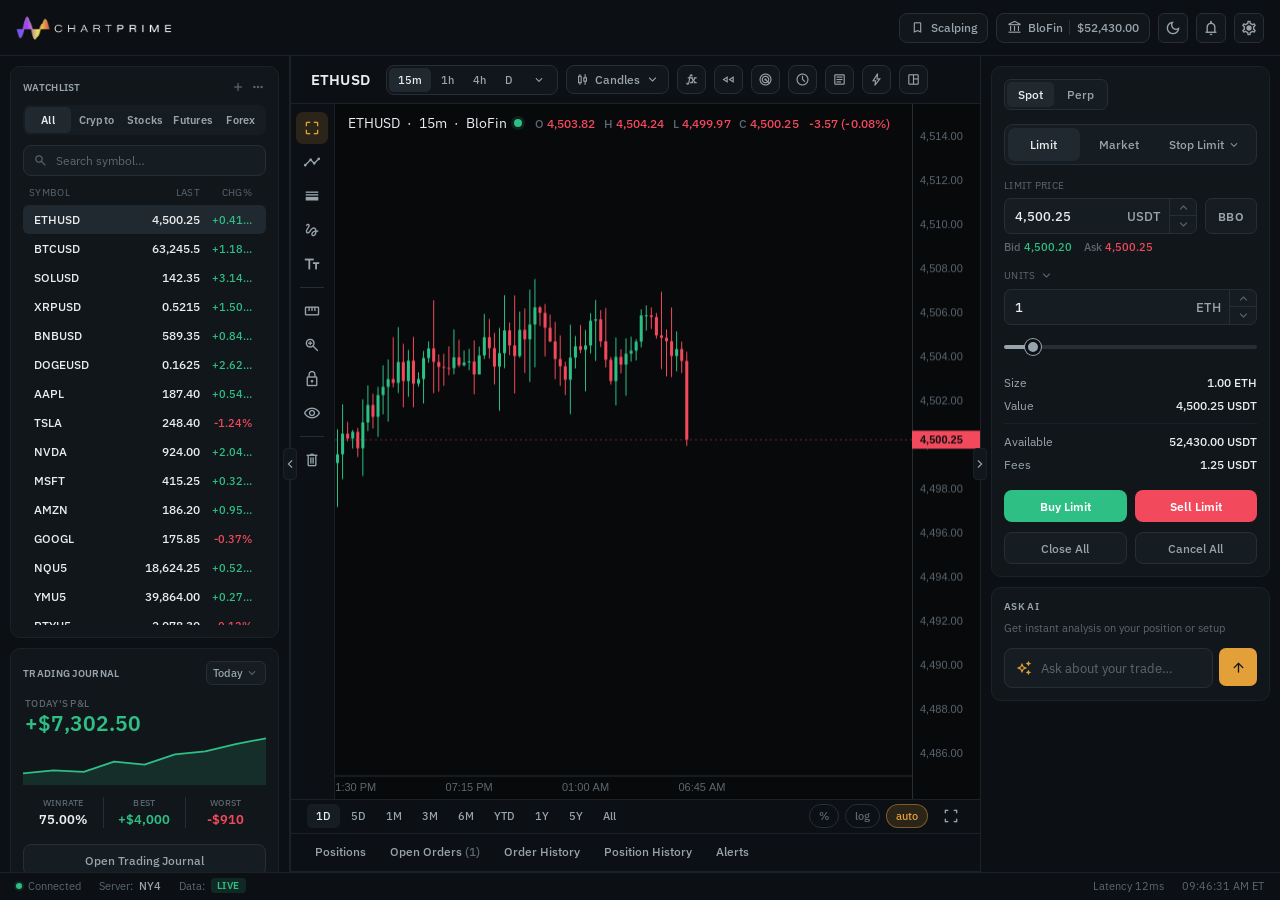
==== commit a3a731d5: "removed market health card" ====
--- a/index.html
+++ b/index.html
@@ -20,9 +20,9 @@
   <link rel="stylesheet" href="css/center-panel.css?v=29">
   <link rel="stylesheet" href="css/workspace.css?v=44">
   <link rel="stylesheet" href="css/right-panel.css?v=6">
-  <link rel="stylesheet" href="css/quick-trade.css?v=31">
+  <link rel="stylesheet" href="css/quick-trade.css?v=32">
   <link rel="stylesheet" href="css/status-bar.css?v=3">
-  <link rel="stylesheet" href="css/order-lines.css?v=76">
+  <link rel="stylesheet" href="css/order-lines.css?v=78">
   <link rel="stylesheet" href="css/market-scanner.css?v=32">
   <link rel="stylesheet" href="css/indicators.css?v=31">
   <link rel="stylesheet" href="css/chart-settings.css?v=51">
@@ -1275,6 +1275,60 @@
                     </div>
                   </div>
 
+                  <div class="cs-card">
+                    <div class="cs-card-head">
+                      <span class="cs-card-title">Cross-Venue Pricing</span>
+                    </div>
+                    <div class="cs-field">
+                      <label>Price Translation</label>
+                      <div class="cs-radio-group" id="csCrossVenueModeGroup">
+                        <div class="cs-radio-row active" data-crossvenue="relative">
+                          <span class="cs-radio-dot"></span>
+                          <span class="cs-radio-text">
+                            <span class="cs-radio-title">Preserve relative distance from chart price</span>
+                            <span class="cs-radio-desc">Recommended. Your entry, stop and target distances are carried
+                              across to the execution venue unchanged, so your risk-to-reward stays exactly as you
+                              planned it.</span>
+                          </span>
+                        </div>
+                        <div class="cs-radio-row" data-crossvenue="exact">
+                          <span class="cs-radio-dot"></span>
+                          <span class="cs-radio-text">
+                            <span class="cs-radio-title">Use exact chart price</span>
+                            <span class="cs-radio-desc">Send the price exactly as clicked on the chart. The order may
+                              rest further from the market than intended if the venues trade apart.</span>
+                          </span>
+                        </div>
+                      </div>
+                    </div>
+                    <div class="cs-switch-row cs-switch-row--divided active" id="csVenueWarnEnabled">
+                      <span class="cs-switch-text">
+                        <span class="cs-switch-title">Warn on Wide Venue Spread</span>
+                        <span class="cs-switch-desc">Confirm before placing when the chart venue and the execution
+                          venue have drifted further apart than the threshold below.</span>
+                      </span>
+                      <button type="button" class="ui-toggle" aria-label="Toggle Warn on Wide Venue Spread"><span
+                          class="ui-toggle-track"><span class="ui-toggle-thumb"></span></span></button>
+                    </div>
+                    <div class="cs-fields-row cs-fields-row--single">
+                      <div class="cs-field">
+                        <label>Warning Threshold</label>
+                        <div class="price-stepper cs-price-stepper">
+                          <input type="text" id="csVenueWarnBps" value="25" data-step="1" data-decimals="0">
+                          <span class="cs-stepper-unit">bps</span>
+                          <div class="price-stepper-arrows">
+                            <button type="button" class="ps-up" data-target="csVenueWarnBps"><span
+                                class="material-symbols-outlined">keyboard_arrow_up</span></button>
+                            <button type="button" class="ps-down" data-target="csVenueWarnBps"><span
+                                class="material-symbols-outlined">keyboard_arrow_down</span></button>
+                          </div>
+                        </div>
+                        <span class="cs-field-hint">1 bps = 0.01% — at a $100,000 price, that's $10 of spread per
+                          basis point.</span>
+                      </div>
+                    </div>
+                  </div>
+
                 </div>
                 <div class="cs-col">
 
@@ -1367,6 +1421,60 @@
                     <label class="cs-checkbox-row"><span class="chk-box" id="csGbLockRR"><span
                           class="material-symbols-outlined">check</span></span>Lock TP/SL risk:reward
                       when entry moves</label>
+                  </div>
+
+                  <div class="cs-card cs-card--single-col">
+                    <div class="cs-card-head">
+                      <span class="cs-card-title">Linked TP/SL</span>
+                    </div>
+                    <div class="cs-switch-row" id="csLinkEnabledByDefault">
+                      <span class="cs-switch-text">
+                        <span class="cs-switch-title">Link Stop Loss To Take Profit</span>
+                        <span class="cs-switch-desc">Placing or dragging one level automatically positions the other
+                          at a fixed risk:reward.</span>
+                      </span>
+                      <button type="button" class="ui-toggle" aria-label="Toggle Linked TP/SL"><span
+                          class="ui-toggle-track"><span class="ui-toggle-thumb"></span></span></button>
+                    </div>
+                    <div class="cs-fields-row">
+                      <div class="cs-field">
+                        <label>Risk : Reward</label>
+                        <div class="cs-radio-group" id="csLinkRatioToggle">
+                          <div class="cs-radio-row active" data-unit="1">
+                            <span class="cs-radio-dot"></span>
+                            <span class="cs-radio-text"><span class="cs-radio-title">1:1</span></span>
+                          </div>
+                          <div class="cs-radio-row" data-unit="2">
+                            <span class="cs-radio-dot"></span>
+                            <span class="cs-radio-text"><span class="cs-radio-title">1:2</span></span>
+                          </div>
+                          <div class="cs-radio-row" data-unit="3">
+                            <span class="cs-radio-dot"></span>
+                            <span class="cs-radio-text"><span class="cs-radio-title">1:3</span></span>
+                          </div>
+                          <div class="cs-radio-row" data-unit="custom">
+                            <span class="cs-radio-dot"></span>
+                            <span class="cs-radio-text"><span class="cs-radio-title">Custom</span></span>
+                          </div>
+                        </div>
+                      </div>
+                      <div class="cs-field" id="csLinkCustomWrap" style="display:none;">
+                        <label>Custom Reward Multiple</label>
+                        <div class="price-stepper cs-price-stepper">
+                          <input type="text" id="csLinkCustomRatio" value="1.5" data-step="0.1">
+                          <span class="cs-stepper-unit">R</span>
+                          <div class="price-stepper-arrows">
+                            <button type="button" class="ps-up" data-target="csLinkCustomRatio"><span
+                                class="material-symbols-outlined">keyboard_arrow_up</span></button>
+                            <button type="button" class="ps-down" data-target="csLinkCustomRatio"><span
+                                class="material-symbols-outlined">keyboard_arrow_down</span></button>
+                          </div>
+                        </div>
+                      </div>
+                    </div>
+                    <div class="cs-helper">The stop loss mirrors the nearest take profit. Additional targets keep
+                      their own distance. Hold Alt while dragging to move one level on its own — the ratio you leave it
+                      at becomes this trade's ratio.</div>
                   </div>
 
                   <div class="cs-card cs-card--single-col">
@@ -1430,59 +1538,6 @@
                     </div>
                   </div>
 
-                  <div class="cs-card">
-                    <div class="cs-card-head">
-                      <span class="cs-card-title">Cross-Venue Pricing</span>
-                    </div>
-                    <div class="cs-field">
-                      <label>Price Translation</label>
-                      <div class="cs-radio-group" id="csCrossVenueModeGroup">
-                        <div class="cs-radio-row active" data-crossvenue="relative">
-                          <span class="cs-radio-dot"></span>
-                          <span class="cs-radio-text">
-                            <span class="cs-radio-title">Preserve relative distance from chart price</span>
-                            <span class="cs-radio-desc">Recommended. Your entry, stop and target distances are carried
-                              across to the execution venue unchanged, so your risk-to-reward stays exactly as you
-                              planned it.</span>
-                          </span>
-                        </div>
-                        <div class="cs-radio-row" data-crossvenue="exact">
-                          <span class="cs-radio-dot"></span>
-                          <span class="cs-radio-text">
-                            <span class="cs-radio-title">Use exact chart price</span>
-                            <span class="cs-radio-desc">Send the price exactly as clicked on the chart. The order may
-                              rest further from the market than intended if the venues trade apart.</span>
-                          </span>
-                        </div>
-                      </div>
-                    </div>
-                    <div class="cs-switch-row cs-switch-row--divided active" id="csVenueWarnEnabled">
-                      <span class="cs-switch-text">
-                        <span class="cs-switch-title">Warn on Wide Venue Spread</span>
-                        <span class="cs-switch-desc">Confirm before placing when the chart venue and the execution
-                          venue have drifted further apart than the threshold below.</span>
-                      </span>
-                      <button type="button" class="ui-toggle" aria-label="Toggle Warn on Wide Venue Spread"><span
-                          class="ui-toggle-track"><span class="ui-toggle-thumb"></span></span></button>
-                    </div>
-                    <div class="cs-fields-row cs-fields-row--single">
-                      <div class="cs-field">
-                        <label>Warning Threshold</label>
-                        <div class="price-stepper cs-price-stepper">
-                          <input type="text" id="csVenueWarnBps" value="25" data-step="1" data-decimals="0">
-                          <span class="cs-stepper-unit">bps</span>
-                          <div class="price-stepper-arrows">
-                            <button type="button" class="ps-up" data-target="csVenueWarnBps"><span
-                                class="material-symbols-outlined">keyboard_arrow_up</span></button>
-                            <button type="button" class="ps-down" data-target="csVenueWarnBps"><span
-                                class="material-symbols-outlined">keyboard_arrow_down</span></button>
-                          </div>
-                        </div>
-                        <span class="cs-field-hint">1 bps = 0.01% — at a $100,000 price, that's $10 of spread per
-                          basis point.</span>
-                      </div>
-                    </div>
-                  </div>
 
 
                 </div>
@@ -4296,60 +4351,6 @@
                 class="material-symbols-outlined">arrow_upward</span></button>
           </div>
           <div class="ai-ask-output" id="askAiOutput"></div>
-        </div>
-
-        <div class="card">
-          <div class="card-head">
-            <span class="card-title">Market Health</span>
-          </div>
-          <div class="gauge-wrap">
-            <svg width="220" height="132" viewBox="0 0 240 144">
-              <defs>
-                <linearGradient id="gaugeGrad" x1="0%" y1="0%" x2="100%" y2="0%">
-                  <stop offset="0%" style="stop-color:var(--short);" />
-                  <stop offset="50%" style="stop-color:var(--accent);" />
-                  <stop offset="100%" style="stop-color:var(--long);" />
-                </linearGradient>
-              </defs>
-              <path d="M 24 120 A 96 96 0 0 1 216 120" fill="none" style="stroke:var(--bg-hover);" stroke-width="20"
-                stroke-linecap="round" />
-              <path d="M 24 120 A 96 96 0 0 1 216 120" fill="none" stroke="url(#gaugeGrad)" stroke-width="14"
-                stroke-linecap="round" opacity="0.95" />
-              <line x1="120" y1="120" x2="189" y2="71" style="stroke:var(--text-primary);" stroke-width="3"
-                stroke-linecap="round" />
-              <circle cx="120" cy="120" r="7" style="fill:var(--bg-surface);stroke:var(--border-strong);"
-                stroke-width="1.5" />
-              <text x="24" y="140" font-size="8.5" text-anchor="start" style="fill:var(--text-muted);"
-                font-family="IBM Plex Sans" letter-spacing="0.5">BEARISH</text>
-              <text x="120" y="9" font-size="8.5" text-anchor="middle" style="fill:var(--text-muted);"
-                font-family="IBM Plex Sans" letter-spacing="0.5">NEUTRAL</text>
-              <text x="216" y="140" font-size="8.5" text-anchor="end" style="fill:var(--text-muted);"
-                font-family="IBM Plex Sans" letter-spacing="0.5">BULLISH</text>
-            </svg>
-            <div class="gauge-caption">
-              <span class="eyebrow">Overall Sentiment</span>
-              <span class="verdict up">BULLISH</span>
-            </div>
-          </div>
-          <div class="mh-rows">
-            <div class="l2-row">
-              <span class="l2-lbl"><span class="l2-dot" style="background:var(--long);"></span>Bias</span>
-              <span class="l2-val up">Bullish <span class="material-symbols-outlined">arrow_upward</span></span>
-            </div>
-            <div class="l2-row">
-              <span class="l2-lbl"><span class="l2-dot" style="background:var(--long);"></span>Trend Strength</span>
-              <span class="l2-val up">Strong <span class="material-symbols-outlined">trending_up</span></span>
-            </div>
-            <div class="l2-row">
-              <span class="l2-lbl"><span class="l2-dot" style="background:var(--accent);"></span>Volatility</span>
-              <span class="l2-val" style="color:var(--accent);">Elevated <span
-                  class="material-symbols-outlined">bolt</span></span>
-            </div>
-            <div class="l2-row">
-              <span class="l2-lbl"><span class="l2-dot" style="background:var(--long);"></span>Risk Level</span>
-              <span class="l2-val up">Low <span class="material-symbols-outlined">shield</span></span>
-            </div>
-          </div>
         </div>
 
       </aside>
@@ -5953,7 +5954,7 @@
   <script src="js/workspace.js?v=17"></script>
   <script src="js/overlays.js?v=8"></script>
   <script src="js/resize.js?v=18"></script>
-  <script src="js/app.js?v=398"></script>
+  <script src="js/app.js?v=405"></script>
   <script src="js/theme.js?v=3"></script>
   <script src="js/right-panel.js?v=38"></script>
   <script src="js/market-scanner.js?v=16"></script>
--- a/css/quick-trade.css
+++ b/css/quick-trade.css
@@ -899,75 +899,3 @@
     transform: translateY(0);
   }
 }
-
-.l2-row {
-  display: flex;
-  align-items: center;
-  justify-content: space-between;
-  padding: 7px 0;
-  border-top: 1px solid var(--border-subtle);
-}
-
-.l2-row:first-of-type {
-  border-top: none;
-}
-
-.l2-lbl {
-  display: flex;
-  align-items: center;
-  gap: 7px;
-  font-size: 12px;
-  color: var(--text-secondary);
-}
-
-.l2-dot {
-  width: 6px;
-  height: 6px;
-  border-radius: 50%;
-  flex-shrink: 0;
-}
-
-.l2-val {
-  display: flex;
-  align-items: center;
-  gap: 4px;
-  font-size: 12px;
-  font-weight: 500;
-  font-family: var(--sans);
-}
-
-.l2-val .material-symbols-outlined {
-  font-size: 14px;
-}
-
-.gauge-wrap {
-  display: flex;
-  flex-direction: column;
-  align-items: center;
-  padding-top: 4px;
-}
-
-.gauge-caption {
-  display: flex;
-  flex-direction: column;
-  align-items: center;
-  margin-top: 4px;
-}
-
-.gauge-caption .eyebrow {
-  font-size: 9.5px;
-  letter-spacing: .12em;
-  color: var(--text-muted);
-  text-transform: uppercase;
-}
-
-.gauge-caption .verdict {
-  font-size: 18px;
-  font-weight: 800;
-  letter-spacing: .02em;
-  margin-top: 1px;
-}
-
-.mh-rows {
-  margin-top: 8px;
-}
--- a/css/order-lines.css
+++ b/css/order-lines.css
@@ -787,6 +787,31 @@
   border: solid 1px var(--accent);
 }
 
+/* Linked TP/SL toggle. Off it reads as a neutral gear like its neighbours; on, it fills with the
+   info color so the linked state is legible without hovering for the tooltip. */
+.ol-gear.ol-link:hover {
+  color: var(--info);
+  border: solid 1px var(--info);
+}
+
+.ol-gear.ol-link.linked {
+  color: var(--info);
+  background: var(--bg-sunken);
+  border: solid 1px var(--info-border);
+}
+
+.ol-gear.ol-link.linked:hover {
+  border: solid 1px var(--info);
+}
+
+/* Trailing / ATR / breakeven drive the stop price themselves, so the link can't apply — the gear
+   stays visible (the tooltip explains why) but reads and behaves as inert. */
+.ol-gear.ol-link.disabled {
+  opacity: .4;
+  cursor: default;
+  pointer-events: none;
+}
+
 .ol-gear .material-symbols-outlined {
   font-size: 11px;
 }
@@ -883,6 +908,7 @@
   color: var(--long);
 }
 
+
 /* The SL/TP chip badge is clickable (opens settings) and sits at the far right of the chip */
 .ol-chip.sl .sl-badge,
 .ol-chip.tp .tp-badge {
@@ -900,6 +926,35 @@
   align-items: stretch;
   padding: 0;
   overflow: hidden;
+}
+
+/* Ratio badge on the anchor take profit — the target the linked stop loss mirrors. It shares the
+   badge shell above but is read-only, so it keeps its own padding and drops the click affordance. */
+.ol-badge.tp-badge.link {
+  background: var(--info-dim);
+  color: var(--info);
+  align-items: center;
+  gap: 2px;
+  padding: 2px 5px;
+  cursor: default;
+}
+
+/* Sits beside an existing trailing badge rather than competing for the same auto margin */
+.ol-badge+.ol-badge.tp-badge.link {
+  margin-left: 4px;
+}
+
+.ol-badge.tp-badge.link .material-symbols-outlined {
+  font-size: 10px;
+}
+
+.ol-badge.tp-badge.link .ol-badge-label {
+  padding: 0;
+  cursor: default;
+}
+
+.ol-badge.tp-badge.link .ol-badge-label:hover {
+  filter: none;
 }
 
 .ol-badge-label {
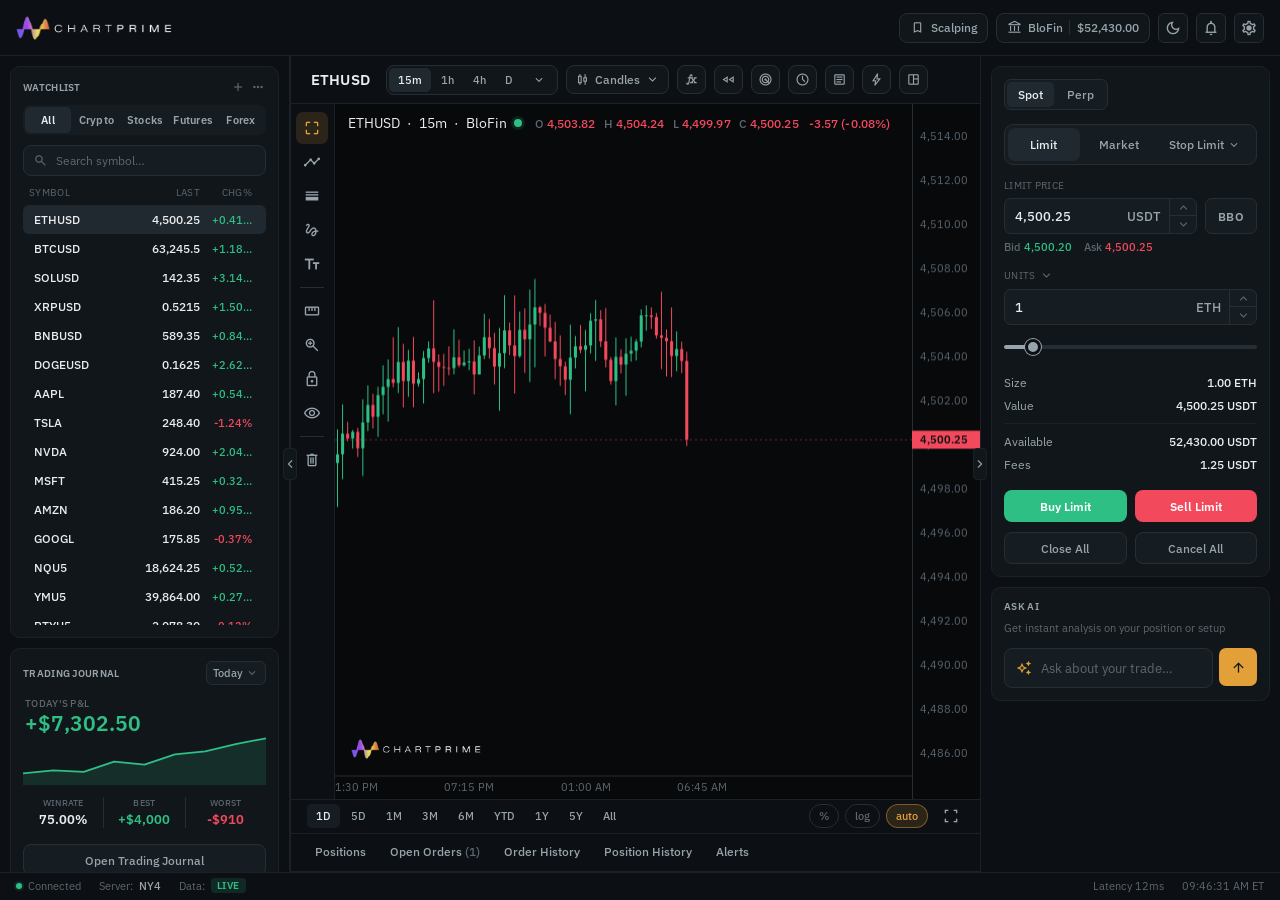
==== commit 05a246ec: "added chart logo" ====
--- a/index.html
+++ b/index.html
@@ -17,7 +17,7 @@
   <link rel="stylesheet" href="css/tokens.css?v=22">
   <link rel="stylesheet" href="css/topbar.css?v=14">
   <link rel="stylesheet" href="css/left-panel.css?v=19">
-  <link rel="stylesheet" href="css/center-panel.css?v=29">
+  <link rel="stylesheet" href="css/center-panel.css?v=30">
   <link rel="stylesheet" href="css/workspace.css?v=44">
   <link rel="stylesheet" href="css/right-panel.css?v=6">
   <link rel="stylesheet" href="css/quick-trade.css?v=32">
@@ -3308,6 +3308,12 @@
                 <div id="newsMarkerLayer"></div>
                 <div id="eventLineLayer"></div>
               </div>
+              <!-- Brand watermark pinned to the pane area's bottom-left corner. Absolute, so it
+                   never takes part in the pane layouts and stays put across layout changes. -->
+              <div class="chart-logo" aria-hidden="true">
+                <img class="chart-logo-dark" src="assets/logo-dark.png" alt="">
+                <img class="chart-logo-light" src="assets/logo-light.png" alt="">
+              </div>
             </div><!-- /.chart-pane-area -->
           </div>
 
--- a/css/center-panel.css
+++ b/css/center-panel.css
@@ -530,6 +530,8 @@
   display: flex;
   /* Shows through as the 1px seam between panes in the multi-chart grid layouts below. */
   background: var(--border-subtle);
+  /* Anchors the .chart-logo watermark; panes position their own overlays themselves. */
+  position: relative;
 }
 
 .chart-pane {
@@ -560,6 +562,38 @@
   pointer-events: none;
   z-index: 2;
   letter-spacing: .02em;
+}
+
+/* ===== CHART LOGO (bottom-left watermark, pinned to the pane area corner) =====
+   Mirrors the topbar logo: one asset per theme, swapped by [data-theme="light"].
+   Sits in the 24px time-axis strip (14px tall, bottom: 5px centers it) and is
+   pointer-transparent, so it never interferes with panning or axis hover labels. */
+.chart-logo {
+  position: absolute;
+  left: 16px;
+  bottom: 40px;
+  z-index: 2;
+  display: flex;
+  align-items: center;
+  pointer-events: none;
+}
+
+.chart-logo img {
+  height: 20px;
+  width: auto;
+  display: block;
+}
+
+.chart-logo img.chart-logo-light {
+  display: none;
+}
+
+[data-theme="light"] .chart-logo img.chart-logo-dark {
+  display: none;
+}
+
+[data-theme="light"] .chart-logo img.chart-logo-light {
+  display: block;
 }
 
 /* ===== CHART LEGEND (top-left overlay: symbol/timeframe/exchange, OHLC, indicators) =====
